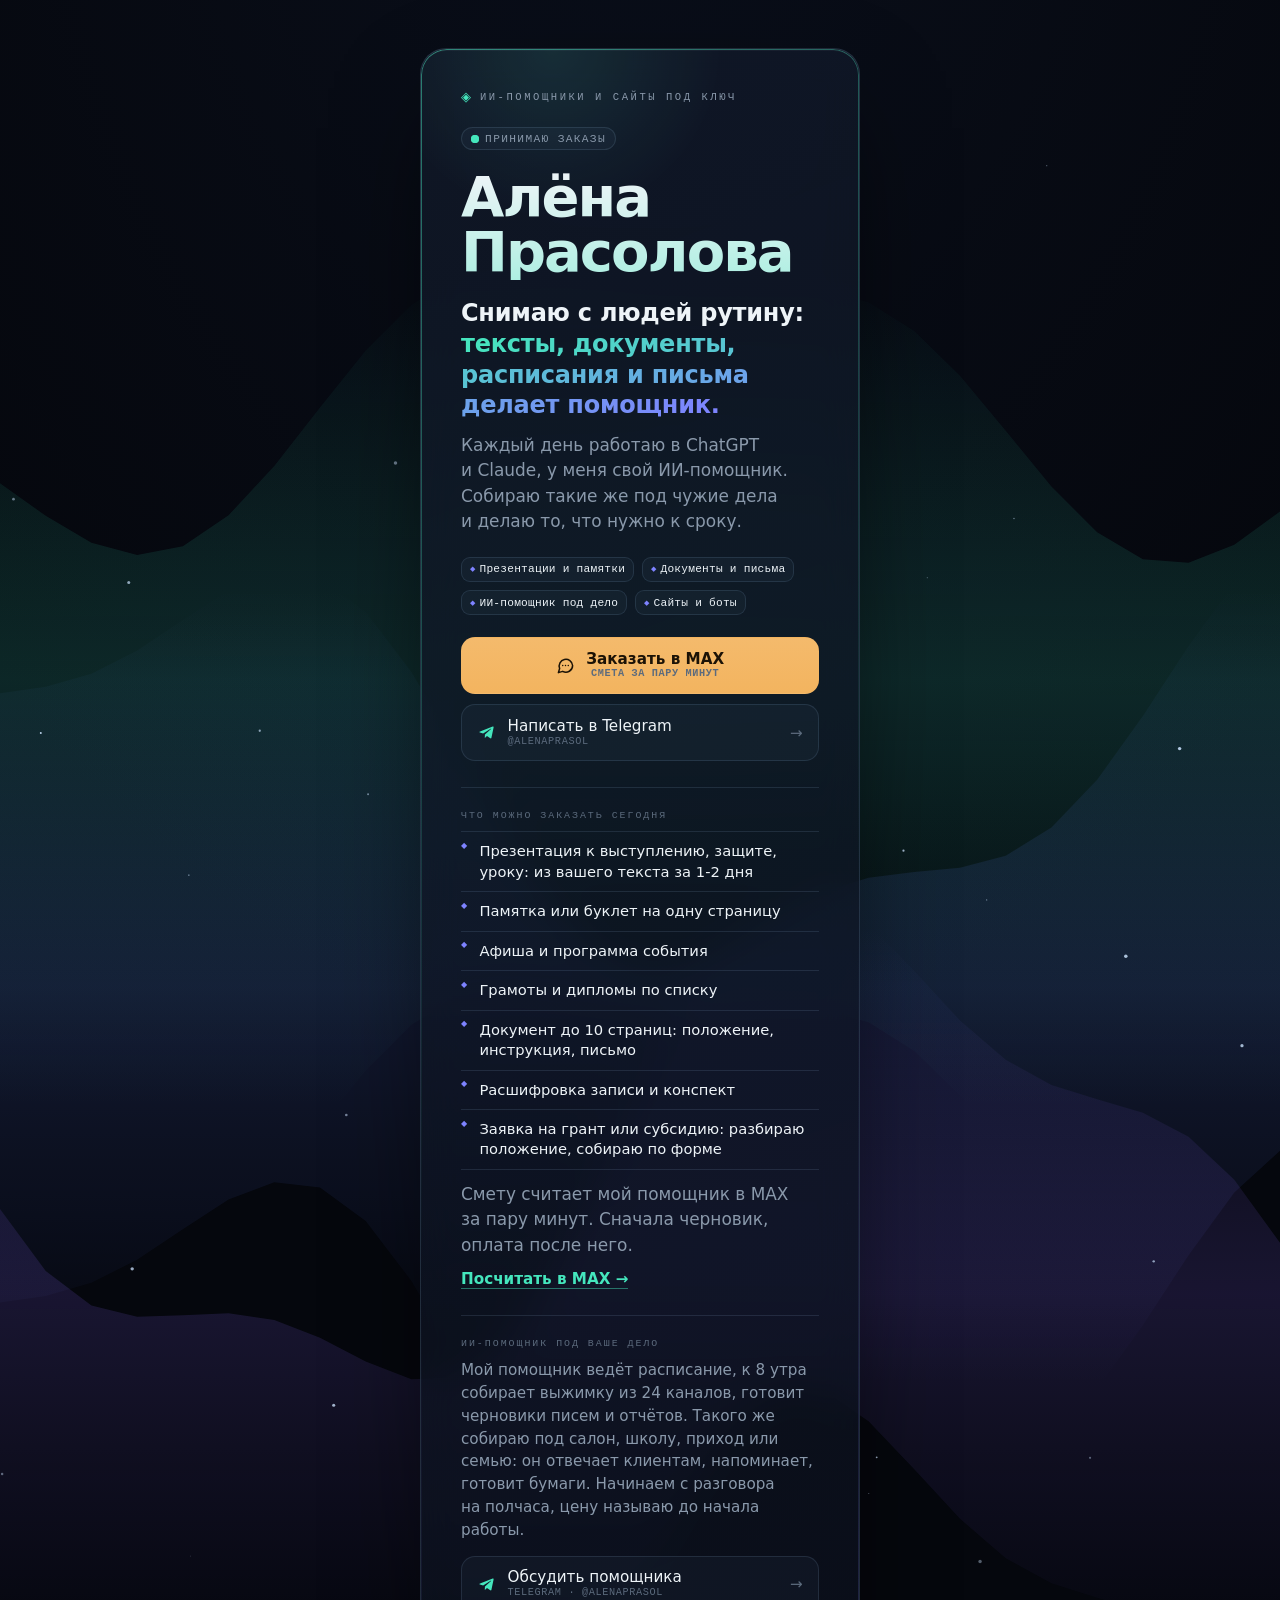
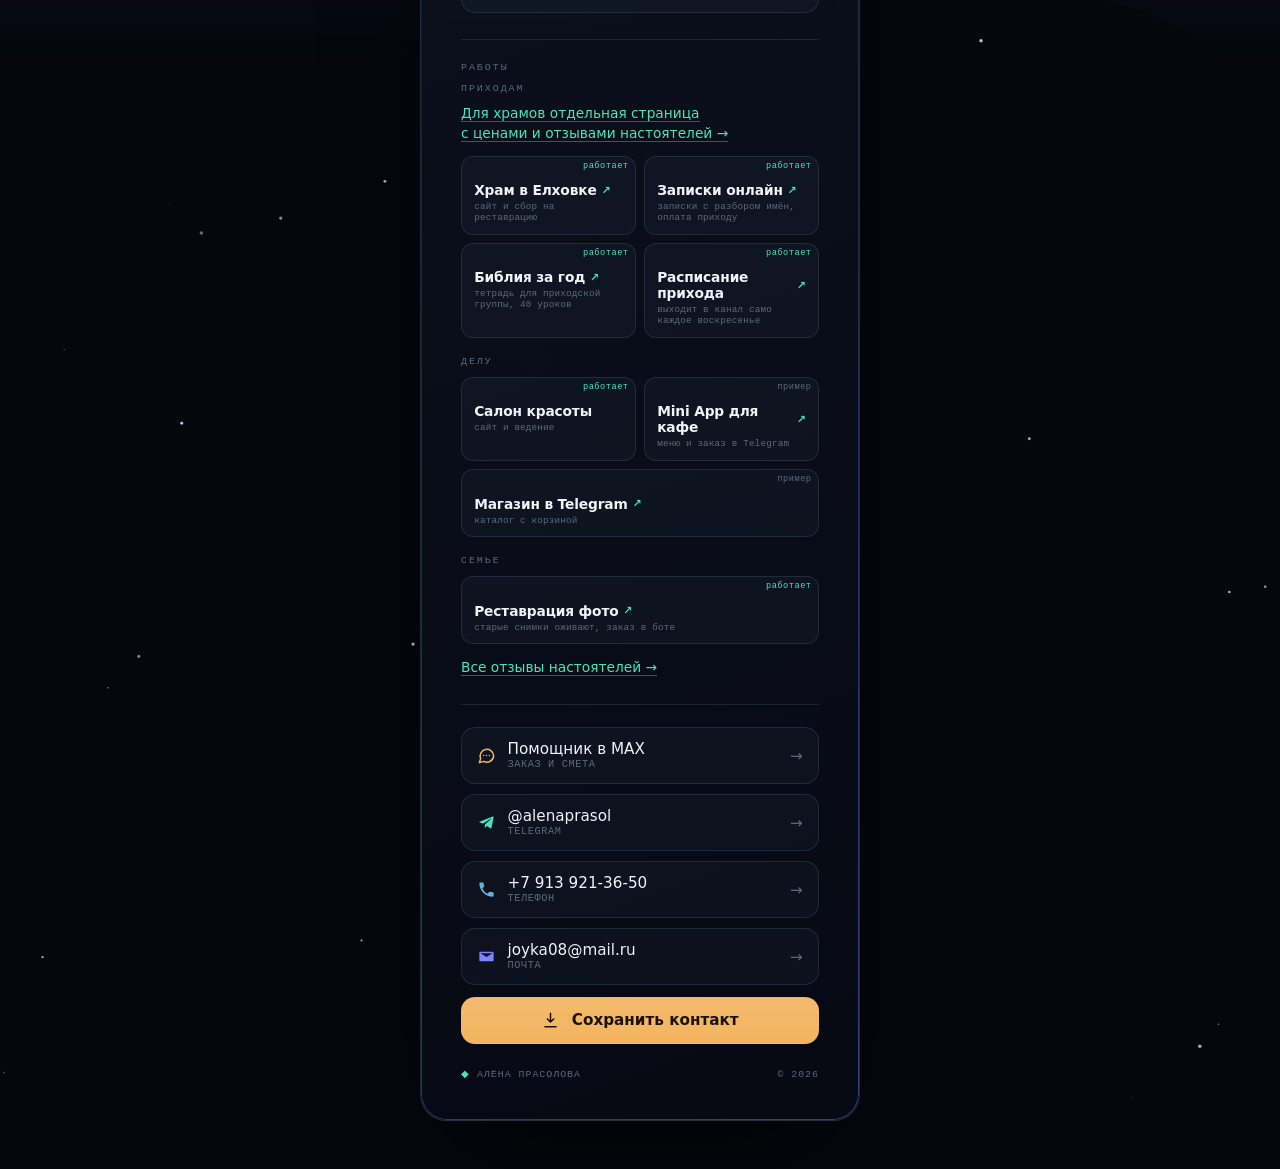
==== index.html @ 05ecd4a1 "Визитка: без «Китая», салон без имени, цитата настоятеля снята до его согласия" ====
<!doctype html>
<html lang="ru">
<head>
<meta charset="utf-8">
<meta name="viewport" content="width=device-width, initial-scale=1, viewport-fit=cover">
<title>Алёна Прасолова · ИИ-помощники и сайты под ключ</title>
<meta name="description" content="Презентации, памятки, документы и ИИ-помощники под ваше дело. Смета в MAX за пару минут, платите после черновика.">
<meta name="theme-color" content="#05070d">
<meta property="og:type" content="website">
<meta property="og:title" content="Алёна Прасолова">
<meta property="og:description" content="Презентации, памятки, документы и ИИ-помощники под ваше дело. Смета в MAX за пару минут, платите после черновика.">
<meta property="og:url" content="https://alena.svetopis.art">
<meta name="twitter:card" content="summary_large_image">
<link rel="icon" href="data:image/svg+xml,%3Csvg xmlns='http://www.w3.org/2000/svg' viewBox='0 0 32 32'%3E%3Crect width='32' height='32' rx='7' fill='%2305070d'/%3E%3Ccircle cx='16' cy='16' r='7' fill='%2345e6bd'/%3E%3C/svg%3E">
<style>
  *{margin:0;padding:0;box-sizing:border-box}
  html,body{min-height:100%}
  body{-webkit-font-smoothing:antialiased;text-rendering:optimizeLegibility;background:#05070d}
  img{max-width:100%}
</style>
</head>
<body>

<style>
  :root{
    --sans: system-ui, -apple-system, "Segoe UI", Roboto, "Helvetica Neue", Arial, sans-serif;
    --mono: ui-monospace, "SF Mono", "SFMono-Regular", Menlo, Consolas, "Liberation Mono", monospace;

    /* Polar night (dark) — the committed default world */
    --bg:      #05070d;
    --bg-2:    #0a0f1b;
    --text:    #eef4f8;
    --muted:   #8a99ab;
    --faint:   #5c6b7d;
    --line:    rgba(150,185,220,0.14);
    --panel:   rgba(146,180,220,0.045);
    --panel-2: rgba(146,180,220,0.08);
    --a1:      #45e6bd;   /* aurora mint-teal */
    --a2:      #7e83ff;   /* aurora violet */
    --ember:   #f3b45f;   /* single warm signal */
    --ember-ink:#1b1206;
    --card-bg: linear-gradient(160deg, rgba(18,26,42,0.78), rgba(8,12,22,0.72));
    --card-brd: rgba(150,190,225,0.16);
    --shadow:  0 40px 120px -40px rgba(0,0,0,0.85), 0 2px 0 rgba(255,255,255,0.04) inset;
    --dot:     var(--a1);
  }

  /* Светлая тема убрана — «полярная ночь» теперь единственный, зафиксированный вид. */

  /* Explicit toggle wins in both directions */
  :root[data-theme="dark"]{
    --bg:#05070d; --bg-2:#0a0f1b; --text:#eef4f8; --muted:#8a99ab; --faint:#5c6b7d;
    --line:rgba(150,185,220,0.14); --panel:rgba(146,180,220,0.045); --panel-2:rgba(146,180,220,0.08);
    --a1:#45e6bd; --a2:#7e83ff; --ember:#f3b45f; --ember-ink:#1b1206;
    --card-bg:linear-gradient(160deg, rgba(18,26,42,0.78), rgba(8,12,22,0.72));
    --card-brd:rgba(150,190,225,0.16);
    --shadow:0 40px 120px -40px rgba(0,0,0,0.85), 0 2px 0 rgba(255,255,255,0.04) inset;
  }
  /* data-theme="light" намеренно не задан — карточка остаётся тёмной, даже если у зрителя светлая тема. */

  *{ box-sizing:border-box; }

  .stage{
    position:relative;
    min-height:100dvh;
    display:grid;
    place-items:center;
    padding:clamp(18px,4vw,48px);
    background:
      radial-gradient(120% 80% at 50% -10%, var(--bg-2), var(--bg) 60%);
    color:var(--text);
    font-family:var(--sans);
    overflow:hidden;
    perspective:1200px;
  }
  /* vignette for depth */
  .stage::after{
    content:"";
    position:fixed; inset:0; pointer-events:none;
    background:radial-gradient(130% 100% at 50% 40%, transparent 55%, rgba(0,0,0,0.35));
    mix-blend-mode:multiply;
    z-index:2;
  }
  /* .stage::after — единственная тёмная виньетка (без светлого варианта). */

  #aurora{
    position:fixed; inset:0;
    width:100%; height:100%;
    z-index:0;
    display:block;
  }

  .card{
    position:relative;
    z-index:3;
    width:min(440px, 100%);
    padding:clamp(26px,4.4vw,40px);
    border-radius:26px;
    background:var(--card-bg);
    border:1px solid var(--card-brd);
    box-shadow:var(--shadow);
    backdrop-filter:blur(18px) saturate(1.15);
    -webkit-backdrop-filter:blur(18px) saturate(1.15);
    transform-style:preserve-3d;
    will-change:transform;
    overflow:hidden;
  }
  /* gradient hairline on top edge */
  .card::before{
    content:"";
    position:absolute; inset:0;
    border-radius:inherit;
    padding:1px;
    background:linear-gradient(140deg, color-mix(in srgb, var(--a1) 55%, transparent), transparent 40%, color-mix(in srgb, var(--a2) 50%, transparent));
    -webkit-mask:linear-gradient(#000 0 0) content-box, linear-gradient(#000 0 0);
    -webkit-mask-composite:xor; mask-composite:exclude;
    pointer-events:none;
    opacity:.9;
  }
  /* moving sheen tied to pointer */
  .sheen{
    position:absolute; inset:0; border-radius:inherit; pointer-events:none;
    background:radial-gradient(280px 280px at var(--mx,30%) var(--my,0%), color-mix(in srgb, var(--a1) 22%, transparent), transparent 60%);
    opacity:.5; mix-blend-mode:screen; transition:opacity .4s ease;
  }
  /* sheen всегда screen-blend (тёмная тема). */

  .content{ position:relative; z-index:1; transform:translateZ(40px); }

  .eyebrow{
    font-family:var(--mono);
    font-size:.66rem;
    letter-spacing:.24em;
    text-transform:uppercase;
    color:var(--muted);
    display:flex; align-items:center; gap:.6em;
    white-space:nowrap;
  }
  .eyebrow .glyph{ color:var(--a1); font-size:.8rem; }

  .status{
    margin-top:22px;
    display:inline-flex; align-items:center; gap:.55em;
    font-family:var(--mono); font-size:.7rem; letter-spacing:.12em; text-transform:uppercase;
    color:var(--muted);
    padding:.42em .8em;
    border:1px solid var(--line); border-radius:999px;
    background:var(--panel);
  }
  .pulse{ position:relative; width:8px; height:8px; border-radius:50%; background:var(--dot); }
  .pulse::after{
    content:""; position:absolute; inset:0; border-radius:50%; background:var(--dot);
    animation:ping 2.4s ease-out infinite;
  }
  @keyframes ping{ 0%{ transform:scale(1); opacity:.7 } 70%,100%{ transform:scale(3.4); opacity:0 } }

  .name{
    margin:20px 0 0;
    font-size:clamp(2.5rem, 9vw, 3.5rem);
    line-height:.98;
    font-weight:680;
    letter-spacing:-.035em;
    text-wrap:balance;
    background:linear-gradient(180deg, var(--text), color-mix(in srgb, var(--text) 62%, var(--a1)));
    -webkit-background-clip:text; background-clip:text; color:transparent;
  }
  .statement{
    margin:18px 0 0;
    max-width:30ch;
    font-size:clamp(1.18rem, 4.6vw, 1.5rem);
    line-height:1.28;
    font-weight:600;
    letter-spacing:-.01em;
    color:var(--text);
    text-wrap:balance;
  }
  .statement .hl{
    background:linear-gradient(115deg, var(--a1), var(--a2));
    -webkit-background-clip:text; background-clip:text; color:transparent;
  }

  .tagline{
    margin:12px 0 0;
    max-width:34ch;
    font-size:clamp(.96rem,3.2vw,1.06rem);
    line-height:1.5;
    color:var(--muted);
  }
  .tagline b{ color:var(--text); font-weight:600; }

  .works{ margin-top:24px; }
  .works-h{
    font-family:var(--mono); font-size:.62rem; letter-spacing:.2em; text-transform:uppercase;
    color:var(--faint); margin-bottom:10px;
  }
  .works-h2{ margin-top:18px; }
  .works-grid{ display:grid; grid-template-columns:minmax(0,1fr) minmax(0,1fr); gap:8px; }
  .wbtn{
    display:block; text-decoration:none; color:var(--text);
    padding:.66em .76em; border:1px solid var(--line); border-radius:12px;
    background:var(--panel);
    transition:transform .18s ease, background .2s ease, border-color .2s ease, box-shadow .25s ease;
  }
  .wbtn .wn{ display:flex; align-items:center; gap:.35em; font-weight:600; font-size:.86rem; letter-spacing:-.01em; }
  .wbtn .ext{ color:var(--a1); font-size:.8em; }
  .wbtn .wd{ display:block; margin-top:3px; font-family:var(--mono); font-size:.58rem; letter-spacing:.02em; color:var(--faint); }
  .wbtn.wide{ grid-column:1 / -1; }
  .wbtn:hover{ transform:translateY(-2px); background:var(--panel-2); border-color:color-mix(in srgb, var(--a2) 45%, transparent); box-shadow:0 12px 28px -18px color-mix(in srgb, var(--a2) 60%, transparent); }
  .wbtn:focus-visible{ outline:2px solid var(--a1); outline-offset:3px; }
  @media (max-width:360px){ .works-grid{ grid-template-columns:1fr; } }

  .chips{
    list-style:none; margin:22px 0 0; padding:0;
    display:flex; flex-wrap:wrap; gap:8px;
  }
  .chips li{
    font-family:var(--mono);
    font-size:.7rem; letter-spacing:.02em;
    color:var(--text);
    padding:.5em .7em;
    border:1px solid var(--line); border-radius:9px;
    background:var(--panel);
  }
  .chips li::before{ content:"◆ "; color:var(--a2); font-size:.62em; vertical-align:middle; }

  .rule{ height:1px; background:var(--line); margin:26px 0 22px; border:0; }

  .contacts{ display:grid; gap:10px; }
  .btn{
    display:flex; align-items:center; gap:.75em;
    text-decoration:none; color:var(--text);
    font-size:.95rem; font-weight:500;
    padding:.85em 1em;
    border-radius:14px;
    border:1px solid var(--line);
    background:var(--panel);
    transition:transform .18s ease, background .2s ease, border-color .2s ease, box-shadow .25s ease;
  }
  .btn svg{ width:19px; height:19px; flex:0 0 auto; }
  .btn .lab{ display:flex; flex-direction:column; line-height:1.15; }
  .btn .lab small{ font-family:var(--mono); font-size:.64rem; letter-spacing:.06em; color:var(--faint); text-transform:uppercase; }
  .btn .arw{ margin-left:auto; color:var(--faint); transition:transform .2s ease, color .2s ease; }
  .btn:hover{ transform:translateY(-2px); background:var(--panel-2); }
  .btn:hover .arw{ transform:translateX(3px); color:var(--text); }
  .btn:focus-visible{ outline:2px solid var(--a1); outline-offset:3px; }

  .btn-tg:hover{ border-color:color-mix(in srgb, var(--a1) 60%, transparent); box-shadow:0 12px 30px -16px color-mix(in srgb, var(--a1) 70%, transparent); }
  .btn-tg svg{ color:var(--a1); }
  .btn-mail:hover{ border-color:color-mix(in srgb, var(--a2) 60%, transparent); box-shadow:0 12px 30px -16px color-mix(in srgb, var(--a2) 70%, transparent); }
  .btn-mail svg{ color:var(--a2); }
  .btn-tel:hover{ border-color:color-mix(in srgb, var(--a2) 55%, transparent); box-shadow:0 12px 30px -16px color-mix(in srgb, var(--a2) 65%, transparent); }
  .btn-tel svg{ color:color-mix(in srgb, var(--a1) 45%, var(--a2)); }
  .btn-save{
    background:linear-gradient(180deg, color-mix(in srgb, var(--ember) 92%, white), var(--ember));
    color:var(--ember-ink);
    border-color:transparent;
    font-weight:650;
    justify-content:center;
    margin-top:2px;
  }
  .btn-save small{ color:color-mix(in srgb, var(--ember-ink) 70%, transparent); }
  .btn-save svg{ color:var(--ember-ink); }
  .btn-save:hover{ transform:translateY(-2px); box-shadow:0 16px 34px -14px color-mix(in srgb, var(--ember) 80%, transparent); }


  /* first-screen actions */
  .hero-cta{ display:grid; gap:10px; margin-top:22px; }
  .hero-cta .btn-save{ margin-top:0; }

  /* order list */
  .order{ list-style:none; margin:0; padding:0; display:grid; }
  .order li{
    position:relative; padding:.62em 0 .62em 1.25em;
    font-size:.92rem; line-height:1.38; color:var(--text);
    border-bottom:1px solid var(--line);
  }
  .order li:first-child{ border-top:1px solid var(--line); }
  .order li::before{ content:"◆"; position:absolute; left:0; top:.95em; color:var(--a2); font-size:.55em; }
  .more{
    display:inline-block; margin-top:12px;
    color:var(--a1); text-decoration:none; font-weight:600; font-size:.95rem;
    border-bottom:1px solid color-mix(in srgb, var(--a1) 45%, transparent);
  }
  .more:hover{ border-bottom-color:var(--a1); }
  .more:focus-visible{ outline:2px solid var(--a1); outline-offset:3px; }
  .block-text{ margin:0; font-size:.95rem; line-height:1.5; color:var(--muted); }
  .block-cta{ margin-top:14px; }

  /* work tile marks */
  .wbtn{ position:relative; }
  .works .wbtn{ padding-top:1.6em; }
  .wbtn .tag{
    position:absolute; top:.6em; right:.75em; line-height:1;
    font-family:var(--mono); font-size:.54rem; letter-spacing:.06em; font-weight:400;
  }
  .tag-live{ color:var(--a1); }
  .tag-demo{ color:var(--faint); }
  .works-note{ margin:0 0 12px; font-size:.86rem; line-height:1.45; }
  .works-note a{ color:var(--a1); text-decoration:none; border-bottom:1px solid color-mix(in srgb, var(--a1) 40%, transparent); }

  /* quote */
  .quote{ margin:0; padding:2px 0 2px 14px; border-left:2px solid color-mix(in srgb, var(--a1) 60%, transparent); }
  .quote p{ margin:0; font-size:1rem; line-height:1.45; color:var(--text); }
  .quote cite{ display:block; margin-top:8px; font-style:normal; font-family:var(--mono); font-size:.62rem; letter-spacing:.04em; line-height:1.5; color:var(--faint); }

  .btn-max:hover{ border-color:color-mix(in srgb, var(--ember) 60%, transparent); box-shadow:0 12px 30px -16px color-mix(in srgb, var(--ember) 70%, transparent); }
  .btn-max svg{ color:var(--ember); }

  .tg-tag{ font-family:var(--mono); font-size:.64rem; letter-spacing:.06em; color:var(--faint); text-transform:uppercase; }

  .foot{
    margin-top:24px;
    display:flex; align-items:center; justify-content:space-between; gap:12px;
    font-family:var(--mono); font-size:.62rem; letter-spacing:.1em; text-transform:uppercase;
    color:var(--faint);
  }
  .foot .dia{ color:var(--a1); }

  /* entrance */
  .rise{ opacity:0; transform:translateY(14px); animation:rise .8s cubic-bezier(.2,.7,.2,1) forwards; }
  .rise.d1{ animation-delay:.05s } .rise.d2{ animation-delay:.14s } .rise.d3{ animation-delay:.23s }
  .rise.d4{ animation-delay:.32s } .rise.d5{ animation-delay:.41s } .rise.d6{ animation-delay:.5s }
  @keyframes rise{ to{ opacity:1; transform:none } }

  @media (prefers-reduced-motion: reduce){
    .rise{ animation:none; opacity:1; transform:none; }
    .pulse::after{ animation:none; }
    .card{ transform:none !important; }
  }
</style>

<div class="stage" id="stage">
  <canvas id="aurora" aria-hidden="true"></canvas>

  <main class="card" id="card" aria-label="Визитка Алёны Прасоловой">
    <div class="sheen" id="sheen"></div>
    <div class="content">

      <div class="eyebrow rise d1">
        <span class="glyph">◈</span>
        <span>ИИ-помощники и сайты под ключ</span>
      </div>

      <span class="status rise d1"><span class="pulse"></span>Принимаю заказы</span>

      <h1 class="name rise d2">Алёна<br>Прасолова</h1>

      <p class="statement rise d3">Снимаю с&nbsp;людей рутину: <span class="hl">тексты, документы, расписания и&nbsp;письма делает помощник.</span></p>

      <p class="tagline rise d3">Каждый день работаю в&nbsp;ChatGPT и&nbsp;Claude, у&nbsp;меня свой ИИ-помощник. Собираю такие же под чужие дела и&nbsp;делаю то, что нужно к&nbsp;сроку.</p>

      <ul class="chips rise d4">
        <li>Презентации и&nbsp;памятки</li>
        <li>Документы и&nbsp;письма</li>
        <li>ИИ-помощник под дело</li>
        <li>Сайты и&nbsp;боты</li>
      </ul>

      <div class="hero-cta rise d4">
        <a class="btn btn-save" id="order" href="https://max.ru/se14170446_1_bot?start=vizitka" target="_blank" rel="noopener">
          <svg viewBox="0 0 24 24" fill="none" stroke="currentColor" stroke-width="1.9" stroke-linecap="round" stroke-linejoin="round" aria-hidden="true"><path d="M21 12a8.5 8.5 0 0 1-12.6 7.4L3 21l1.6-5.2A8.5 8.5 0 1 1 21 12z"/><path d="M8.5 12h.01M12 12h.01M15.5 12h.01"/></svg>
          <span class="lab" style="align-items:center"><span>Заказать в&nbsp;MAX</span><small>смета за пару минут</small></span>
        </a>
        <a class="btn btn-tg" href="https://t.me/alenaprasol" target="_blank" rel="noopener">
          <svg viewBox="0 0 24 24" fill="currentColor" aria-hidden="true"><path d="M9.78 18.65l.28-4.23 7.68-6.92c.34-.31-.07-.46-.52-.19L7.74 13.3 3.64 12c-.88-.25-.9-.86.2-1.3l15.97-6.16c.73-.33 1.43.18 1.15 1.3l-2.72 12.81c-.19.91-.74 1.13-1.5.71L12.6 16.3l-1.99 1.93c-.23.23-.42.42-.83.42z"/></svg>
          <span class="lab"><span>Написать в&nbsp;Telegram</span><small>@alenaprasol</small></span>
          <span class="arw">→</span>
        </a>
      </div>

      <hr class="rule rise d5">

      <section class="rise d5" aria-label="Что можно заказать сегодня">
        <div class="works-h">Что можно заказать сегодня</div>
        <ul class="order">
          <li>Презентация к&nbsp;выступлению, защите, уроку: из вашего текста за&nbsp;1-2 дня</li>
          <li>Памятка или буклет на&nbsp;одну страницу</li>
          <li>Афиша и&nbsp;программа события</li>
          <li>Грамоты и&nbsp;дипломы по&nbsp;списку</li>
          <li>Документ до&nbsp;10 страниц: положение, инструкция, письмо</li>
          <li>Расшифровка записи и&nbsp;конспект</li>
          <li>Заявка на&nbsp;грант или субсидию: разбираю положение, собираю по&nbsp;форме</li>
        </ul>
        <p class="tagline">Смету считает мой помощник в&nbsp;MAX за&nbsp;пару минут. Сначала черновик, оплата после него.</p>
        <a class="more" href="https://max.ru/se14170446_1_bot?start=vizitka" target="_blank" rel="noopener">Посчитать в&nbsp;MAX →</a>
      </section>

      <hr class="rule rise d5">

      <section class="rise d5" aria-label="ИИ-помощник под ваше дело">
        <div class="works-h">ИИ-помощник под ваше дело</div>
        <p class="block-text">Мой помощник ведёт расписание, к&nbsp;8 утра собирает выжимку из&nbsp;24 каналов, готовит черновики писем и&nbsp;отчётов. Такого же собираю под салон, школу, приход или семью: он отвечает клиентам, напоминает, готовит бумаги. Начинаем с&nbsp;разговора на&nbsp;полчаса, цену называю до&nbsp;начала работы.</p>
        <a class="btn btn-tg block-cta" href="https://t.me/alenaprasol" target="_blank" rel="noopener">
          <svg viewBox="0 0 24 24" fill="currentColor" aria-hidden="true"><path d="M9.78 18.65l.28-4.23 7.68-6.92c.34-.31-.07-.46-.52-.19L7.74 13.3 3.64 12c-.88-.25-.9-.86.2-1.3l15.97-6.16c.73-.33 1.43.18 1.15 1.3l-2.72 12.81c-.19.91-.74 1.13-1.5.71L12.6 16.3l-1.99 1.93c-.23.23-.42.42-.83.42z"/></svg>
          <span class="lab"><span>Обсудить помощника</span><small>telegram · @alenaprasol</small></span>
          <span class="arw">→</span>
        </a>
      </section>

      <hr class="rule rise d5">

      <section class="works rise d5" aria-label="Работы" style="margin-top:0">
        <div class="works-h">Работы</div>

        <div class="works-h works-h2" style="margin-top:6px">Приходам</div>
        <p class="tagline works-note"><a href="https://svod.svetopis.art/vizitka/" target="_blank" rel="noopener">Для храмов отдельная страница с&nbsp;ценами и&nbsp;отзывами настоятелей →</a></p>
        <div class="works-grid">
          <a class="wbtn" href="https://hram-elhovka.ru" target="_blank" rel="noopener">
            <span class="tag tag-live">работает</span>
            <span class="wn">Храм в Елховке <span class="ext">↗</span></span>
            <span class="wd">сайт и сбор на реставрацию</span>
          </a>
          <a class="wbtn" id="digital-parish" href="https://khram-aikhal.github.io" target="_blank" rel="noopener">
            <span class="tag tag-live">работает</span>
            <span class="wn">Записки онлайн <span class="ext">↗</span></span>
            <span class="wd">записки с разбором имён, оплата приходу</span>
          </a>
          <a class="wbtn" href="https://hram-elhovka.ru/tetrad/" target="_blank" rel="noopener">
            <span class="tag tag-live">работает</span>
            <span class="wn">Библия за год <span class="ext">↗</span></span>
            <span class="wd">тетрадь для приходской группы, 40 уроков</span>
          </a>
          <a class="wbtn" href="https://alenaprasol.github.io/degunino-raspisanie/nedelya/" target="_blank" rel="noopener">
            <span class="tag tag-live">работает</span>
            <span class="wn">Расписание прихода <span class="ext">↗</span></span>
            <span class="wd">выходит в канал само каждое воскресенье</span>
          </a>
        </div>

        <div class="works-h works-h2">Делу</div>
        <div class="works-grid">
          <div class="wbtn">
            <span class="tag tag-live">работает</span>
            <span class="wn">Салон красоты</span>
            <span class="wd">сайт и ведение</span>
          </div>
          <a class="wbtn" href="https://svetopis.art/demo/miniapp-zavedenie/" target="_blank" rel="noopener">
            <span class="tag tag-demo">пример</span>
            <span class="wn">Mini App для кафе <span class="ext">↗</span></span>
            <span class="wd">меню и заказ в Telegram</span>
          </a>
          <a class="wbtn wide" href="https://svetopis.art/demo/telegram-magazin/" target="_blank" rel="noopener">
            <span class="tag tag-demo">пример</span>
            <span class="wn">Магазин в Telegram <span class="ext">↗</span></span>
            <span class="wd">каталог с корзиной</span>
          </a>
        </div>

        <div class="works-h works-h2">Семье</div>
        <div class="works-grid">
          <a class="wbtn wide" href="https://svetopis.art/demo/foto-restavraciya/" target="_blank" rel="noopener">
            <span class="tag tag-live">работает</span>
            <span class="wn">Реставрация фото <span class="ext">↗</span></span>
            <span class="wd">старые снимки оживают, заказ в боте</span>
          </a>
        </div>
        <p class="tagline works-note" style="margin-top:14px"><a href="https://svod.svetopis.art/#otzyvy" target="_blank" rel="noopener">Все отзывы настоятелей →</a></p>
      </section>

      <hr class="rule rise d6">

      <div class="contacts rise d6">
        <a class="btn btn-max" href="https://max.ru/se14170446_1_bot?start=vizitka" target="_blank" rel="noopener">
          <svg viewBox="0 0 24 24" fill="none" stroke="currentColor" stroke-width="1.9" stroke-linecap="round" stroke-linejoin="round" aria-hidden="true"><path d="M21 12a8.5 8.5 0 0 1-12.6 7.4L3 21l1.6-5.2A8.5 8.5 0 1 1 21 12z"/><path d="M8.5 12h.01M12 12h.01M15.5 12h.01"/></svg>
          <span class="lab"><span>Помощник в&nbsp;MAX</span><small>заказ и смета</small></span>
          <span class="arw">→</span>
        </a>

        <a class="btn btn-tg" id="tg" href="https://t.me/alenaprasol" target="_blank" rel="noopener">
          <svg viewBox="0 0 24 24" fill="currentColor" aria-hidden="true"><path d="M9.78 18.65l.28-4.23 7.68-6.92c.34-.31-.07-.46-.52-.19L7.74 13.3 3.64 12c-.88-.25-.9-.86.2-1.3l15.97-6.16c.73-.33 1.43.18 1.15 1.3l-2.72 12.81c-.19.91-.74 1.13-1.5.71L12.6 16.3l-1.99 1.93c-.23.23-.42.42-.83.42z"/></svg>
          <span class="lab"><span>@alenaprasol</span><small>telegram</small></span>
          <span class="arw">→</span>
        </a>

        <a class="btn btn-tel" href="tel:+79139213650">
          <svg viewBox="0 0 24 24" fill="currentColor" aria-hidden="true"><path d="M6.6 10.8a15 15 0 0 0 6.6 6.6l2.2-2.2a1 1 0 0 1 1-.24 11.4 11.4 0 0 0 3.6.58 1 1 0 0 1 1 1V20a1 1 0 0 1-1 1A17 17 0 0 1 3 4a1 1 0 0 1 1-1h3.5a1 1 0 0 1 1 1 11.4 11.4 0 0 0 .58 3.6 1 1 0 0 1-.24 1z"/></svg>
          <span class="lab"><span>+7 913 921-36-50</span><small>телефон</small></span>
          <span class="arw">→</span>
        </a>

        <a class="btn btn-mail" href="mailto:joyka08@mail.ru">
          <svg viewBox="0 0 24 24" fill="currentColor" aria-hidden="true"><path d="M4 6h16a1 1 0 0 1 1 1v10a1 1 0 0 1-1 1H4a1 1 0 0 1-1-1V7a1 1 0 0 1 1-1zm.4 2 7.6 4.75L19.6 8H4.4z"/></svg>
          <span class="lab"><span>joyka08@mail.ru</span><small>почта</small></span>
          <span class="arw">→</span>
        </a>

        <a class="btn btn-save" id="save" download="Alena_Prasolova.vcf" href="#">
          <svg viewBox="0 0 24 24" fill="none" stroke="currentColor" stroke-width="1.9" stroke-linecap="round" stroke-linejoin="round" aria-hidden="true"><path d="M12 3v11m0 0-4-4m4 4 4-4M5 20h14"/></svg>
          <span class="lab" style="align-items:center"><span>Сохранить контакт</span></span>
        </a>
      </div>

      <div class="foot rise d6">
        <span><span class="dia">◆</span>&nbsp;Алёна Прасолова</span>
        <span>© 2026</span>
      </div>

    </div>
  </main>
</div>

<script>
(function(){
  "use strict";
  var reduce = window.matchMedia("(prefers-reduced-motion: reduce)").matches;

  /* ---------- vCard ---------- */
  var vcf = [
    "BEGIN:VCARD","VERSION:3.0",
    "N:Прасолова;Алёна;;;","FN:Алёна Прасолова",
    "TEL;TYPE=CELL:+79139213650",
    "EMAIL;TYPE=INTERNET:joyka08@mail.ru",
    "NOTE:ИИ-помощники и сайты под ключ. Заказ: max.ru/se14170446_1_bot",
    "URL:https://alena.svetopis.art",
    "END:VCARD"
  ].join("\n");
  var save = document.getElementById("save");
  save.setAttribute("href","data:text/vcard;charset=utf-8," + encodeURIComponent(vcf));

  /* ---------- theme ---------- */
  function theme(){ return "dark"; }  /* single-theme: всегда полярная ночь */
  function palette(){
    return theme() === "light"
      ? { blend:"multiply", alpha:0.22, bands:["#2fc6a4","#6a82ef","#9a84f2"], star:"rgba(35,70,105,0.55)" }
      : { blend:"lighter",  alpha:0.15, bands:["#39e3bc","#5f7dff","#8a67ff"], star:"rgba(205,228,255,0.9)" };
  }
  var PAL = palette();

  /* ---------- canvas aurora ---------- */
  var cv = document.getElementById("aurora");
  var ctx = cv.getContext("2d");
  var W = 0, H = 0, DPR = 1;
  function resize(){
    DPR = Math.min(window.devicePixelRatio || 1, 2);
    W = cv.clientWidth; H = cv.clientHeight;
    cv.width = Math.max(1, W * DPR); cv.height = Math.max(1, H * DPR);
    ctx.setTransform(DPR, 0, 0, DPR, 0, 0);
  }
  resize();
  window.addEventListener("resize", resize);

  /* drifting stardust */
  var stars = [];
  var N = 60;
  for(var i=0;i<N;i++){
    stars.push({
      x: Math.random(), y: Math.random(),
      r: Math.random()*1.5 + 0.3,
      s: Math.random()*0.02 + 0.004,
      tw: Math.random()*Math.PI*2,
      dp: Math.random()*0.6 + 0.2
    });
  }

  var px = 0, py = 0, tx = 0, ty = 0;   // pointer parallax (smoothed)

  function ribbon(idx, t){
    var baseY = H * (0.14 + idx*0.14);
    var amp   = H * 0.05 * (1 + idx*0.35);
    var thick = H * (0.26 - idx*0.04);
    var col   = PAL.bands[idx % PAL.bands.length];
    var pts = [];
    var steps = 28;
    for(var s=0;s<=steps;s++){
      var x = W * s/steps;
      var y = baseY
            + Math.sin(x*0.0055 + t*0.00028*(1+idx*0.35) + idx*2.1) * amp
            + Math.sin(x*0.013  - t*0.00019 + idx) * amp*0.32
            + py * H * 0.05 * (idx+1)*0.4;
      pts.push([x,y]);
    }
    ctx.beginPath();
    ctx.moveTo(pts[0][0], pts[0][1]);
    for(var a=1;a<pts.length;a++) ctx.lineTo(pts[a][0], pts[a][1]);
    for(var b=pts.length-1;b>=0;b--) ctx.lineTo(pts[b][0], pts[b][1] + thick);
    ctx.closePath();
    var g = ctx.createLinearGradient(0, baseY - amp, 0, baseY + thick);
    g.addColorStop(0, hexA(col, 0));
    g.addColorStop(0.5, hexA(col, PAL.alpha));
    g.addColorStop(1, hexA(col, 0));
    ctx.fillStyle = g;
    ctx.fill();
  }
  function hexA(hex, a){
    var n = parseInt(hex.slice(1),16);
    return "rgba(" + (n>>16&255) + "," + (n>>8&255) + "," + (n&255) + "," + a + ")";
  }

  function drawStars(t){
    ctx.globalCompositeOperation = "source-over";
    for(var i=0;i<stars.length;i++){
      var st = stars[i];
      st.y -= st.s/100;
      if(st.y < -0.02) st.y = 1.02;
      var tw = 0.4 + 0.6*Math.abs(Math.sin(st.tw + t*0.0012));
      var x = st.x*W + px*40*st.dp;
      var y = st.y*H + py*40*st.dp;
      ctx.beginPath();
      ctx.arc(x, y, st.r, 0, Math.PI*2);
      ctx.fillStyle = PAL.star.replace(/[\d.]+\)$/g, (tw*0.9).toFixed(2)+")");
      ctx.fill();
    }
  }

  function frame(t){
    // smooth pointer
    px += (tx - px) * 0.06;
    py += (ty - py) * 0.06;
    ctx.clearRect(0,0,W,H);
    ctx.globalCompositeOperation = PAL.blend;
    ribbon(0, t); ribbon(1, t); ribbon(2, t);
    drawStars(t);
    raf = requestAnimationFrame(frame);
  }
  var raf = null;
  if(reduce){
    // one static, gentle frame
    ctx.globalCompositeOperation = PAL.blend;
    ribbon(0, 1200); ribbon(1, 4200); ribbon(2, 8200);
    drawStars(0);
  } else {
    raf = requestAnimationFrame(frame);
  }

  /* react to theme changes */
  function onTheme(){
    PAL = palette();
    if(reduce){
      ctx.clearRect(0,0,W,H);
      ctx.globalCompositeOperation = PAL.blend;
      ribbon(0,1200); ribbon(1,4200); ribbon(2,8200); drawStars(0);
    }
  }
  new MutationObserver(onTheme).observe(document.documentElement, {attributes:true, attributeFilter:["data-theme"]});
  window.matchMedia("(prefers-color-scheme: dark)").addEventListener("change", onTheme);

  /* ---------- card tilt + sheen ---------- */
  var card = document.getElementById("card");
  var sheen = document.getElementById("sheen");
  var stage = document.getElementById("stage");
  var ctilt = {x:0,y:0}, ttilt = {x:0,y:0};
  var isFine = window.matchMedia("(pointer:fine)").matches;

  function pointer(e){
    var r = stage.getBoundingClientRect();
    var nx = (e.clientX - r.left) / r.width  - 0.5;   // -0.5..0.5
    var ny = (e.clientY - r.top)  / r.height - 0.5;
    tx = nx*2; ty = ny*2;                              // parallax for canvas
    if(isFine && !reduce){
      ttilt.y = nx * 12;    // rotateY
      ttilt.x = -ny * 12;   // rotateX
      var cr = card.getBoundingClientRect();
      sheen.style.setProperty("--mx", ((e.clientX - cr.left)/cr.width*100) + "%");
      sheen.style.setProperty("--my", ((e.clientY - cr.top)/cr.height*100) + "%");
    }
  }
  window.addEventListener("pointermove", pointer, {passive:true});
  window.addEventListener("pointerleave", function(){ ttilt.x=0; ttilt.y=0; tx=0; ty=0; });

  if(isFine && !reduce){
    (function tiltLoop(){
      ctilt.x += (ttilt.x - ctilt.x) * 0.08;
      ctilt.y += (ttilt.y - ctilt.y) * 0.08;
      card.style.transform = "rotateX(" + ctilt.x.toFixed(2) + "deg) rotateY(" + ctilt.y.toFixed(2) + "deg)";
      requestAnimationFrame(tiltLoop);
    })();
  }
})();
</script>

</body>
</html>
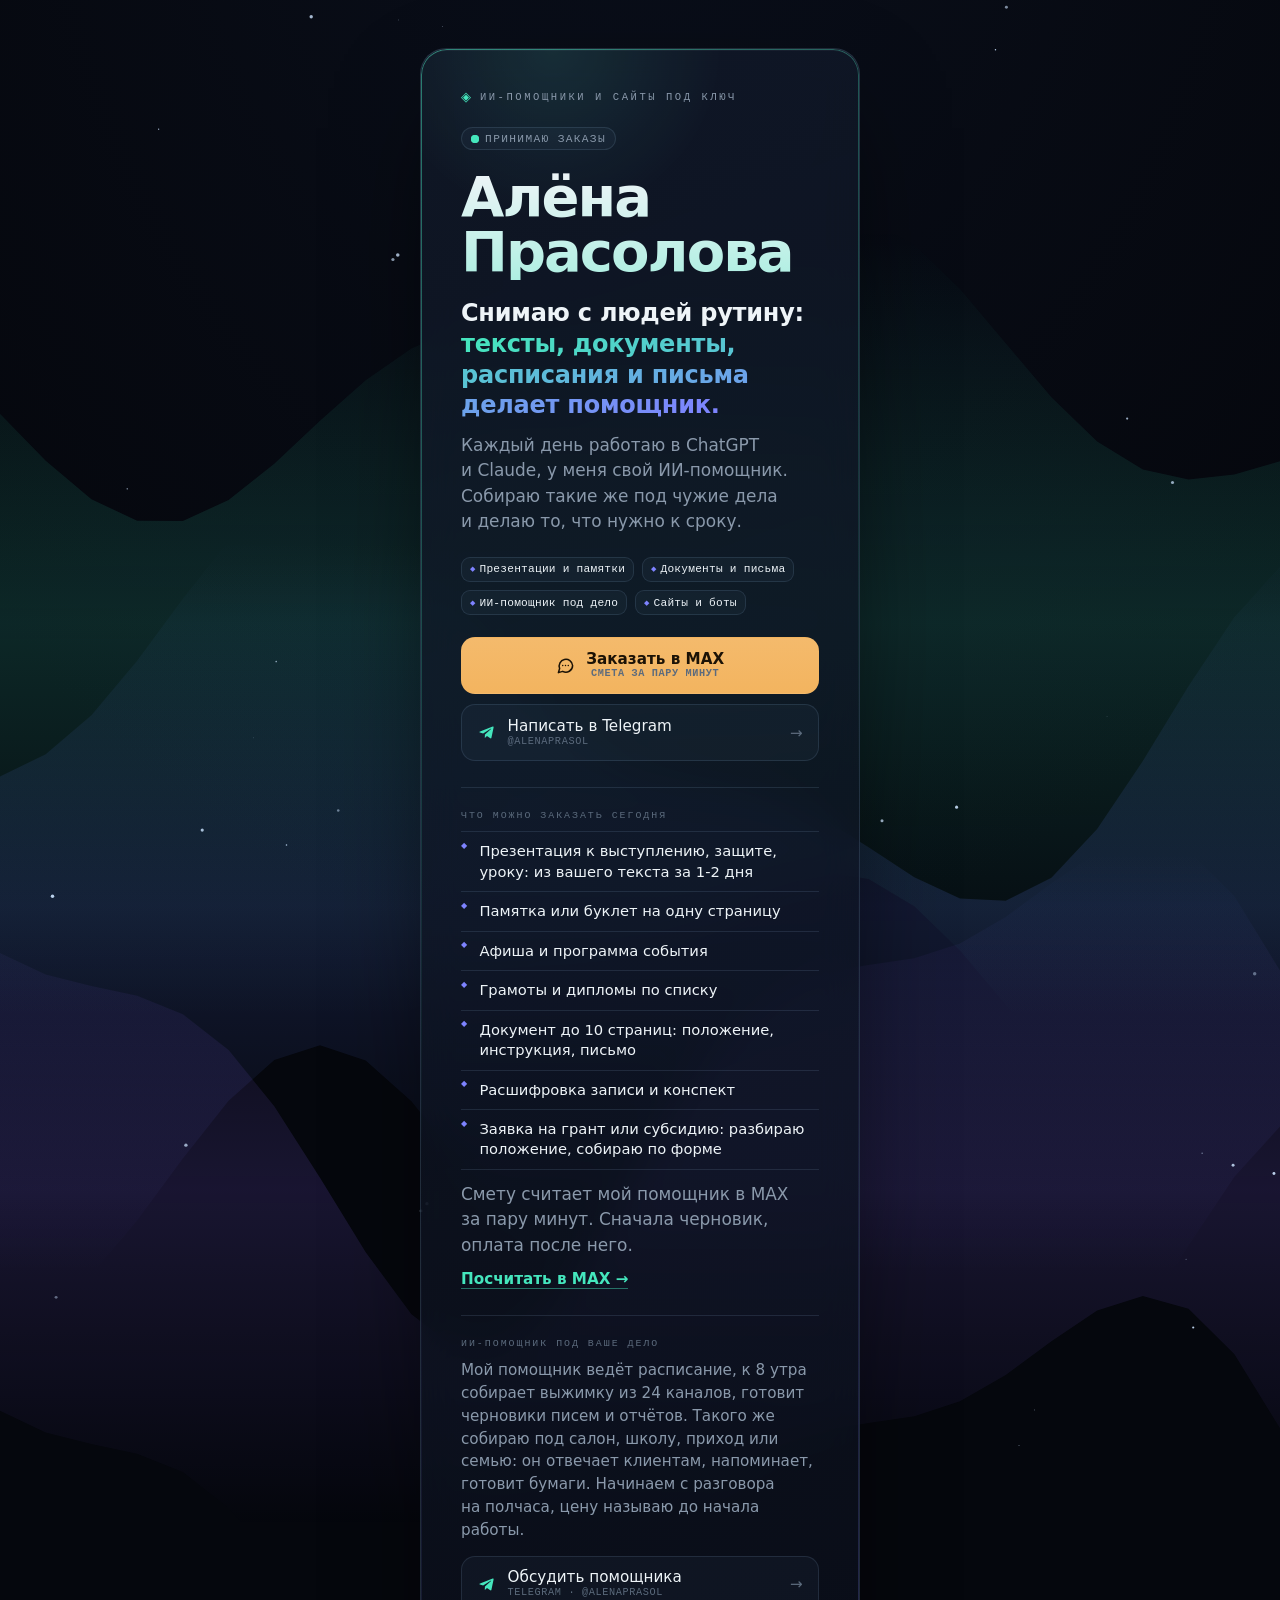
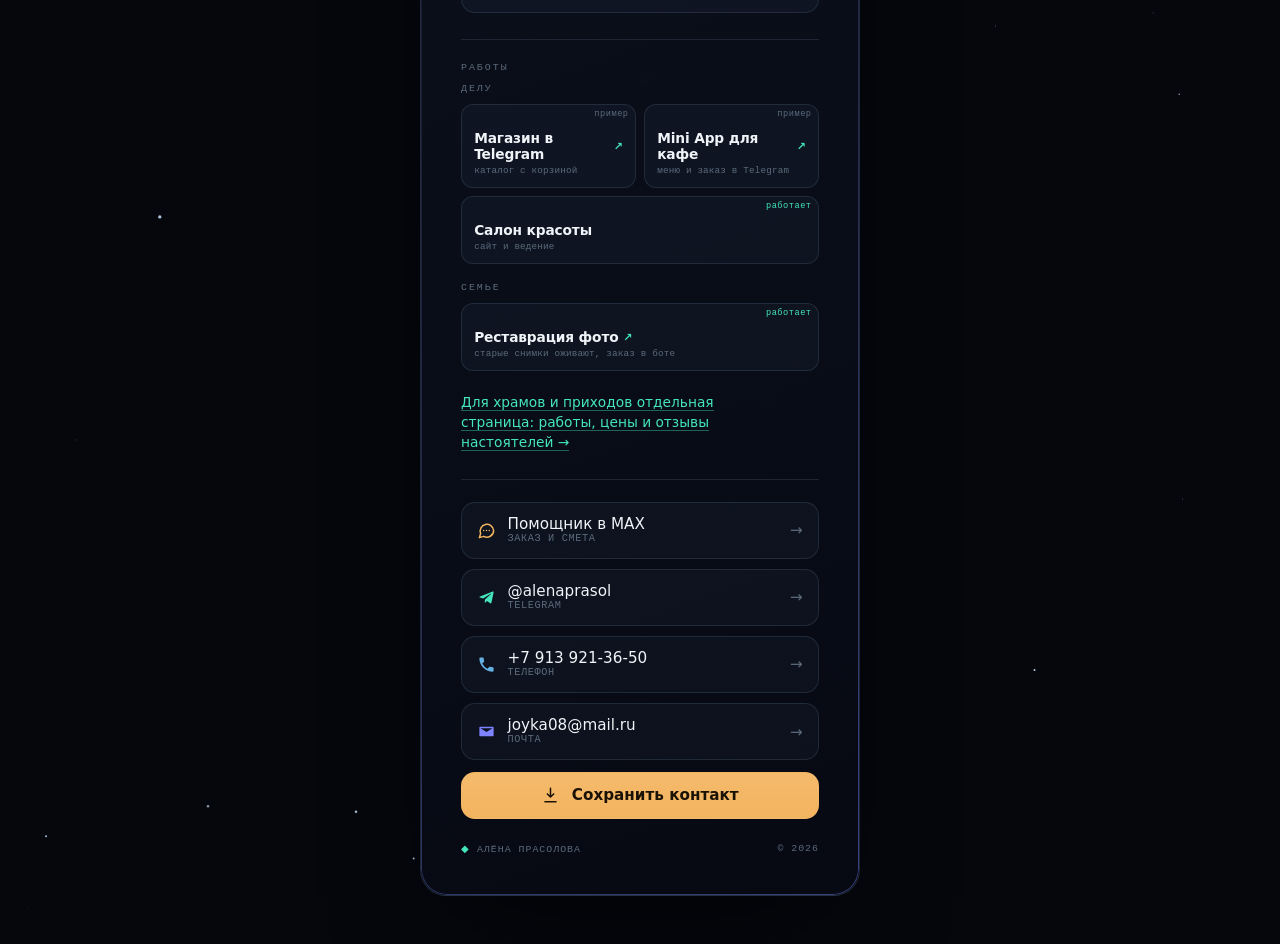
==== commit b056aaad: "Визитка: сначала мирские работы, приходские на странице «Свода», одна ссылка внизу" ====
--- a/index.html
+++ b/index.html
@@ -402,48 +402,23 @@
       <section class="works rise d5" aria-label="Работы" style="margin-top:0">
         <div class="works-h">Работы</div>
 
-        <div class="works-h works-h2" style="margin-top:6px">Приходам</div>
-        <p class="tagline works-note"><a href="https://svod.svetopis.art/vizitka/" target="_blank" rel="noopener">Для храмов отдельная страница с&nbsp;ценами и&nbsp;отзывами настоятелей →</a></p>
+        <div class="works-h works-h2" style="margin-top:6px">Делу</div>
         <div class="works-grid">
-          <a class="wbtn" href="https://hram-elhovka.ru" target="_blank" rel="noopener">
-            <span class="tag tag-live">работает</span>
-            <span class="wn">Храм в Елховке <span class="ext">↗</span></span>
-            <span class="wd">сайт и сбор на реставрацию</span>
+          <a class="wbtn" href="https://svetopis.art/demo/telegram-magazin/" target="_blank" rel="noopener">
+            <span class="tag tag-demo">пример</span>
+            <span class="wn">Магазин в Telegram <span class="ext">↗</span></span>
+            <span class="wd">каталог с корзиной</span>
           </a>
-          <a class="wbtn" id="digital-parish" href="https://khram-aikhal.github.io" target="_blank" rel="noopener">
-            <span class="tag tag-live">работает</span>
-            <span class="wn">Записки онлайн <span class="ext">↗</span></span>
-            <span class="wd">записки с разбором имён, оплата приходу</span>
-          </a>
-          <a class="wbtn" href="https://hram-elhovka.ru/tetrad/" target="_blank" rel="noopener">
-            <span class="tag tag-live">работает</span>
-            <span class="wn">Библия за год <span class="ext">↗</span></span>
-            <span class="wd">тетрадь для приходской группы, 40 уроков</span>
-          </a>
-          <a class="wbtn" href="https://alenaprasol.github.io/degunino-raspisanie/nedelya/" target="_blank" rel="noopener">
-            <span class="tag tag-live">работает</span>
-            <span class="wn">Расписание прихода <span class="ext">↗</span></span>
-            <span class="wd">выходит в канал само каждое воскресенье</span>
-          </a>
-        </div>
-
-        <div class="works-h works-h2">Делу</div>
-        <div class="works-grid">
-          <div class="wbtn">
-            <span class="tag tag-live">работает</span>
-            <span class="wn">Салон красоты</span>
-            <span class="wd">сайт и ведение</span>
-          </div>
           <a class="wbtn" href="https://svetopis.art/demo/miniapp-zavedenie/" target="_blank" rel="noopener">
             <span class="tag tag-demo">пример</span>
             <span class="wn">Mini App для кафе <span class="ext">↗</span></span>
             <span class="wd">меню и заказ в Telegram</span>
           </a>
-          <a class="wbtn wide" href="https://svetopis.art/demo/telegram-magazin/" target="_blank" rel="noopener">
-            <span class="tag tag-demo">пример</span>
-            <span class="wn">Магазин в Telegram <span class="ext">↗</span></span>
-            <span class="wd">каталог с корзиной</span>
-          </a>
+          <div class="wbtn wide">
+            <span class="tag tag-live">работает</span>
+            <span class="wn">Салон красоты</span>
+            <span class="wd">сайт и ведение</span>
+          </div>
         </div>
 
         <div class="works-h works-h2">Семье</div>
@@ -454,7 +429,8 @@
             <span class="wd">старые снимки оживают, заказ в боте</span>
           </a>
         </div>
-        <p class="tagline works-note" style="margin-top:14px"><a href="https://svod.svetopis.art/#otzyvy" target="_blank" rel="noopener">Все отзывы настоятелей →</a></p>
+
+        <p class="tagline works-note" style="margin-top:22px"><a href="https://svod.svetopis.art/vizitka/" target="_blank" rel="noopener">Для храмов и&nbsp;приходов отдельная страница: работы, цены и&nbsp;отзывы настоятелей →</a></p>
       </section>
 
       <hr class="rule rise d6">
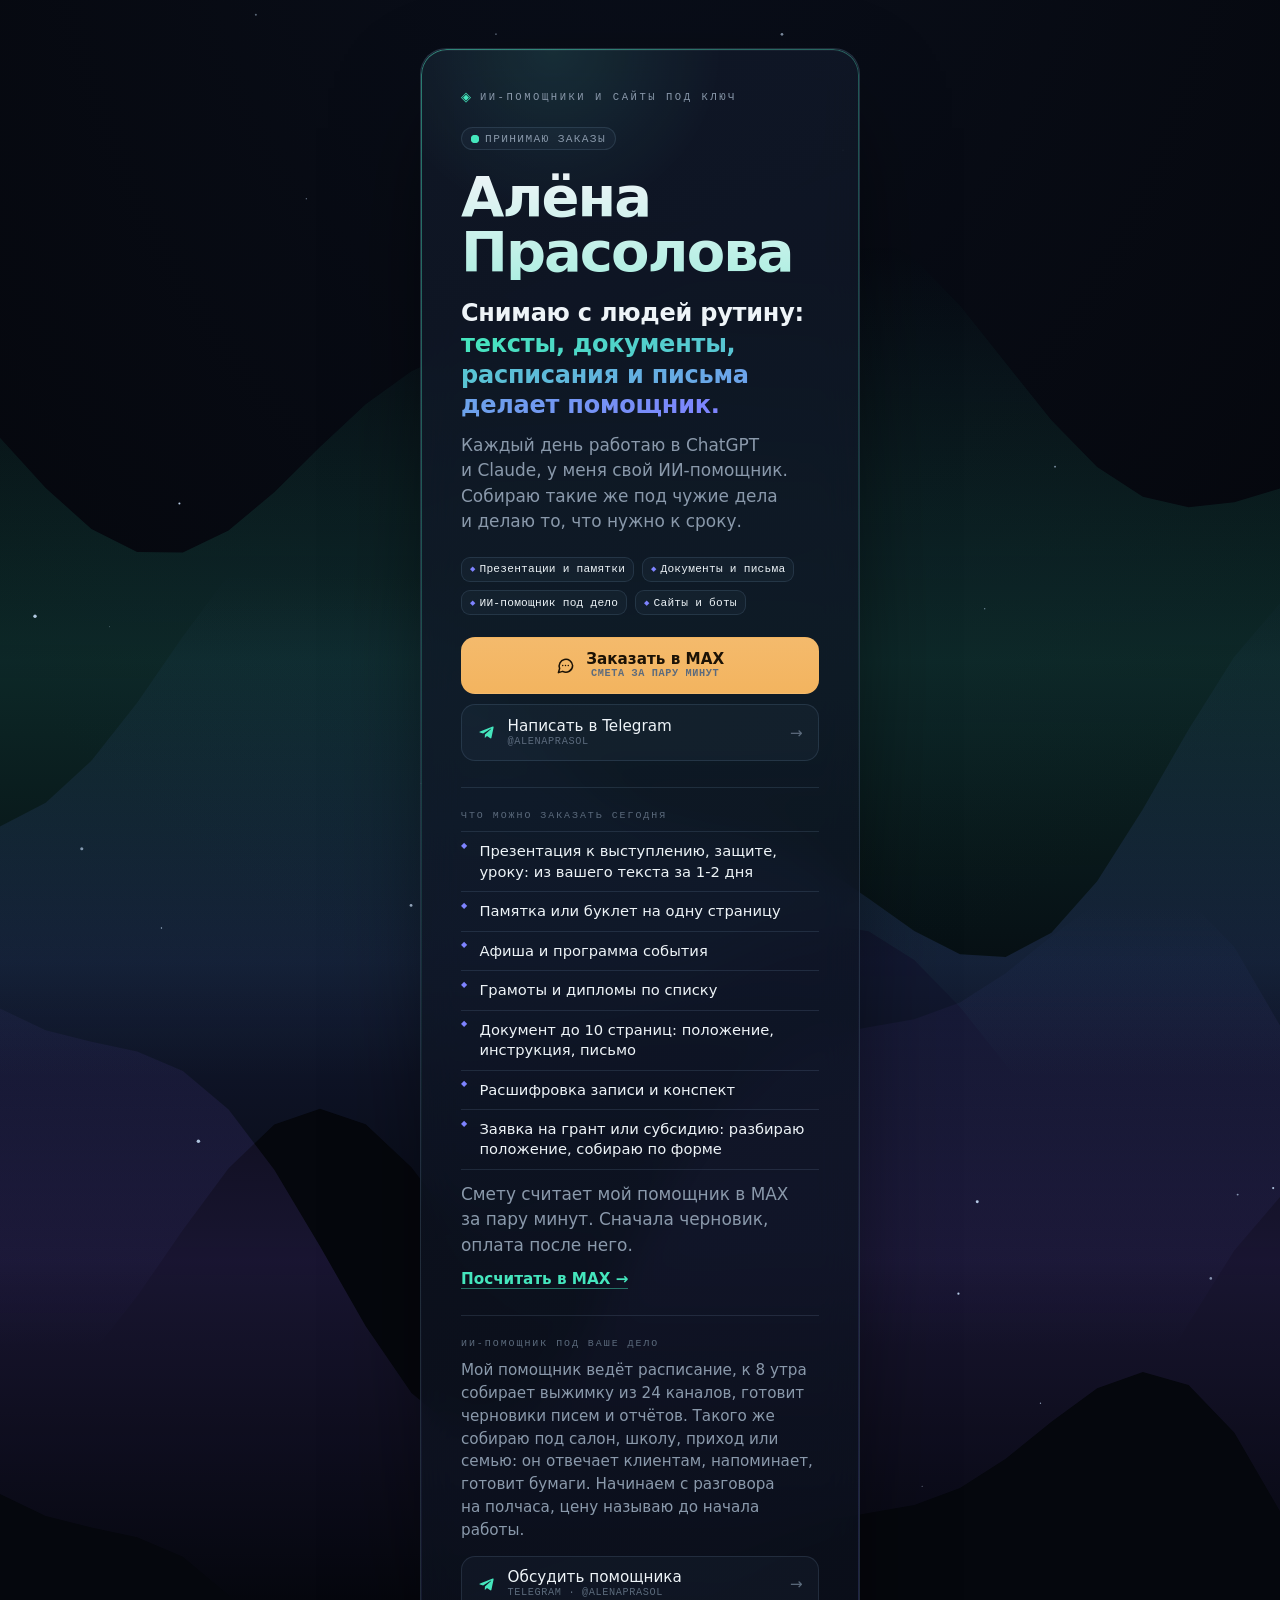
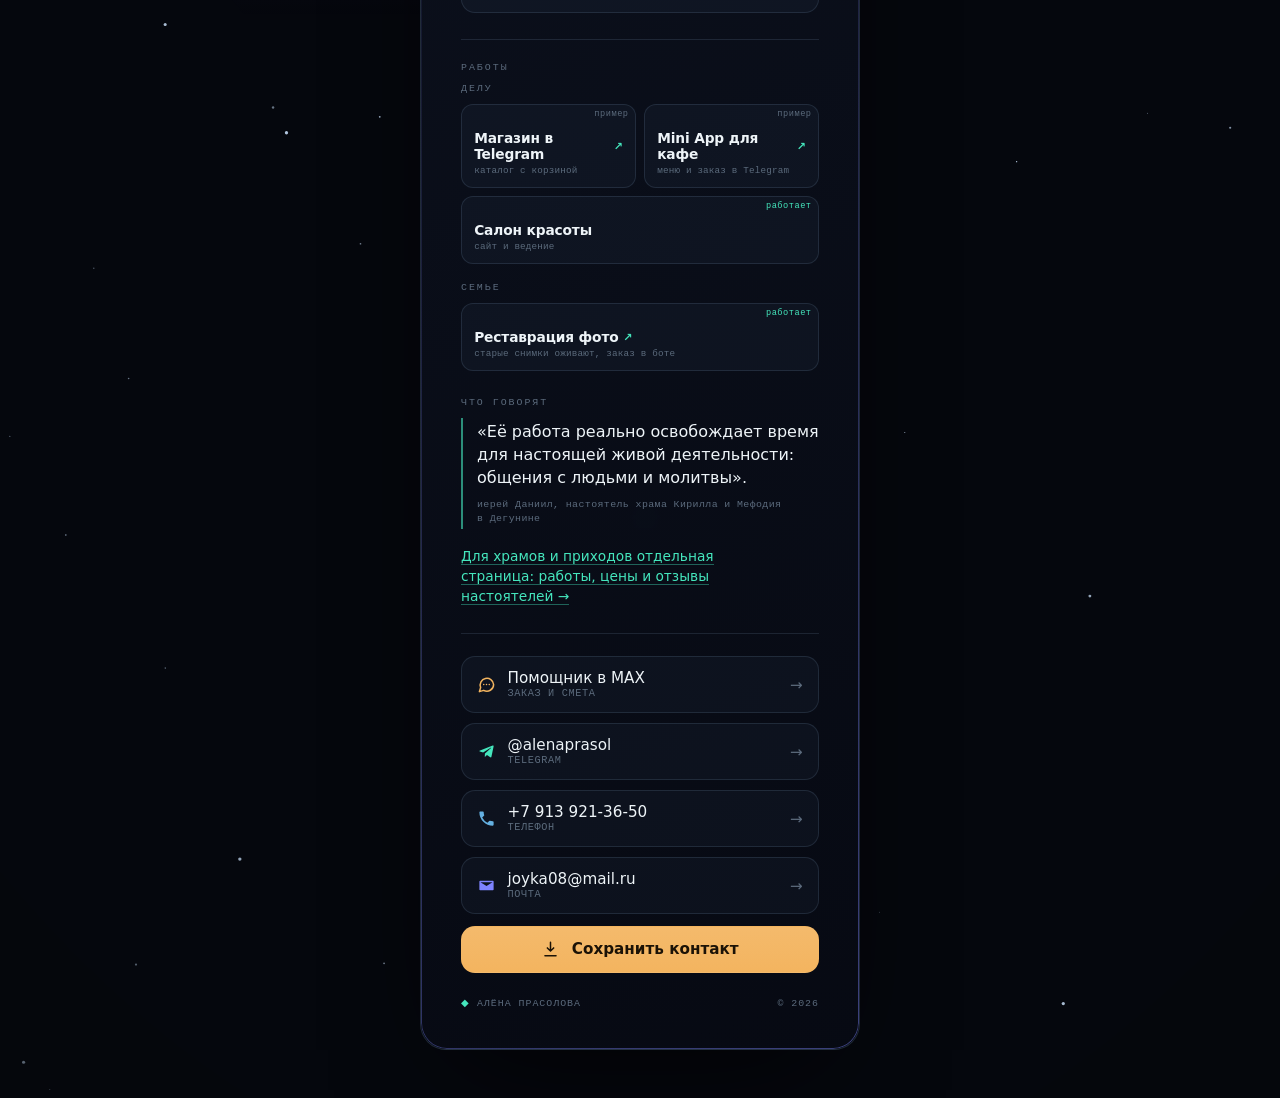
==== commit fc759997: "Визитка: цитата о. Даниила возвращена (его согласие 17.10) Co-Authored-By: Claude Fable 5.1 <noreply" ====
--- a/index.html
+++ b/index.html
@@ -430,7 +430,13 @@
           </a>
         </div>
 
-        <p class="tagline works-note" style="margin-top:22px"><a href="https://svod.svetopis.art/vizitka/" target="_blank" rel="noopener">Для храмов и&nbsp;приходов отдельная страница: работы, цены и&nbsp;отзывы настоятелей →</a></p>
+        <div class="works-h works-h2" style="margin-top:26px">Что говорят</div>
+        <blockquote class="quote">
+          <p>«Её работа реально освобождает время для настоящей живой деятельности: общения с&nbsp;людьми и&nbsp;молитвы».</p>
+          <cite>иерей Даниил, настоятель храма Кирилла и&nbsp;Мефодия в&nbsp;Дегунине</cite>
+        </blockquote>
+
+        <p class="tagline works-note" style="margin-top:18px"><a href="https://svod.svetopis.art/vizitka/" target="_blank" rel="noopener">Для храмов и&nbsp;приходов отдельная страница: работы, цены и&nbsp;отзывы настоятелей →</a></p>
       </section>
 
       <hr class="rule rise d6">
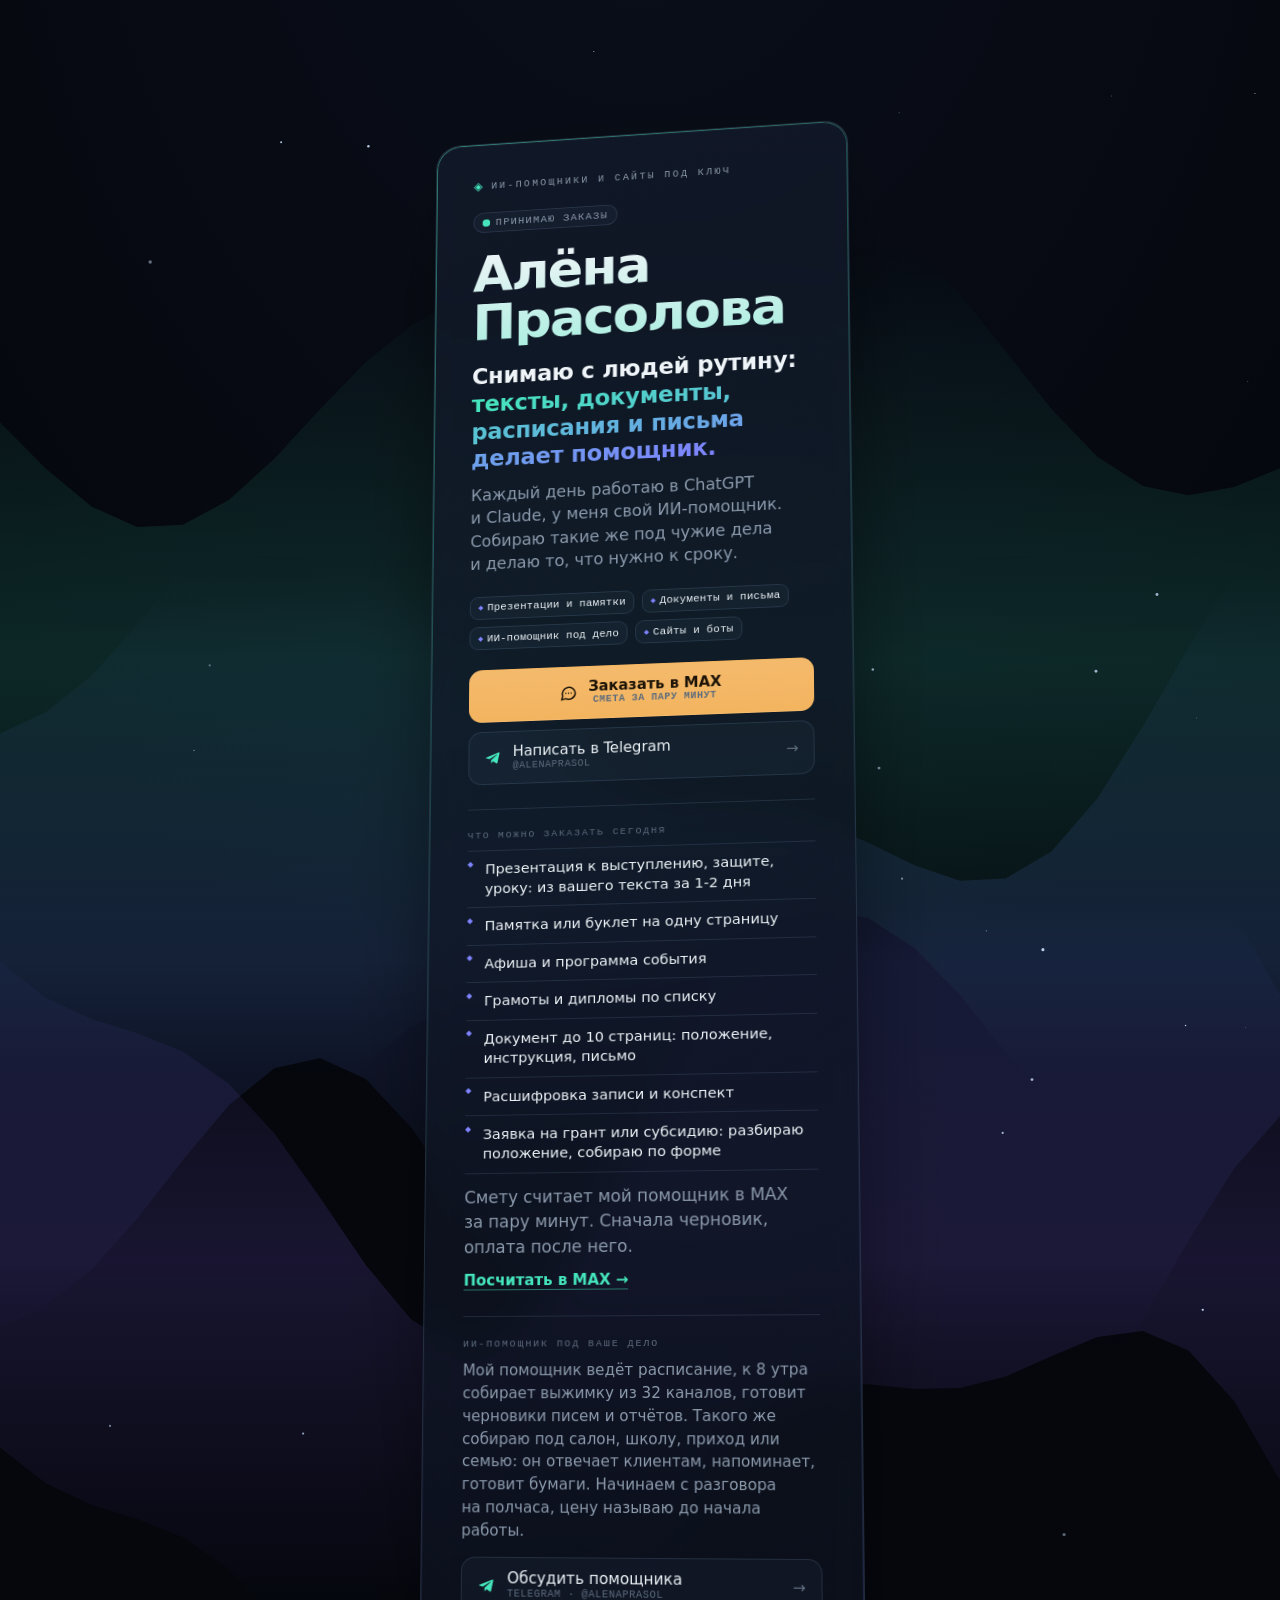
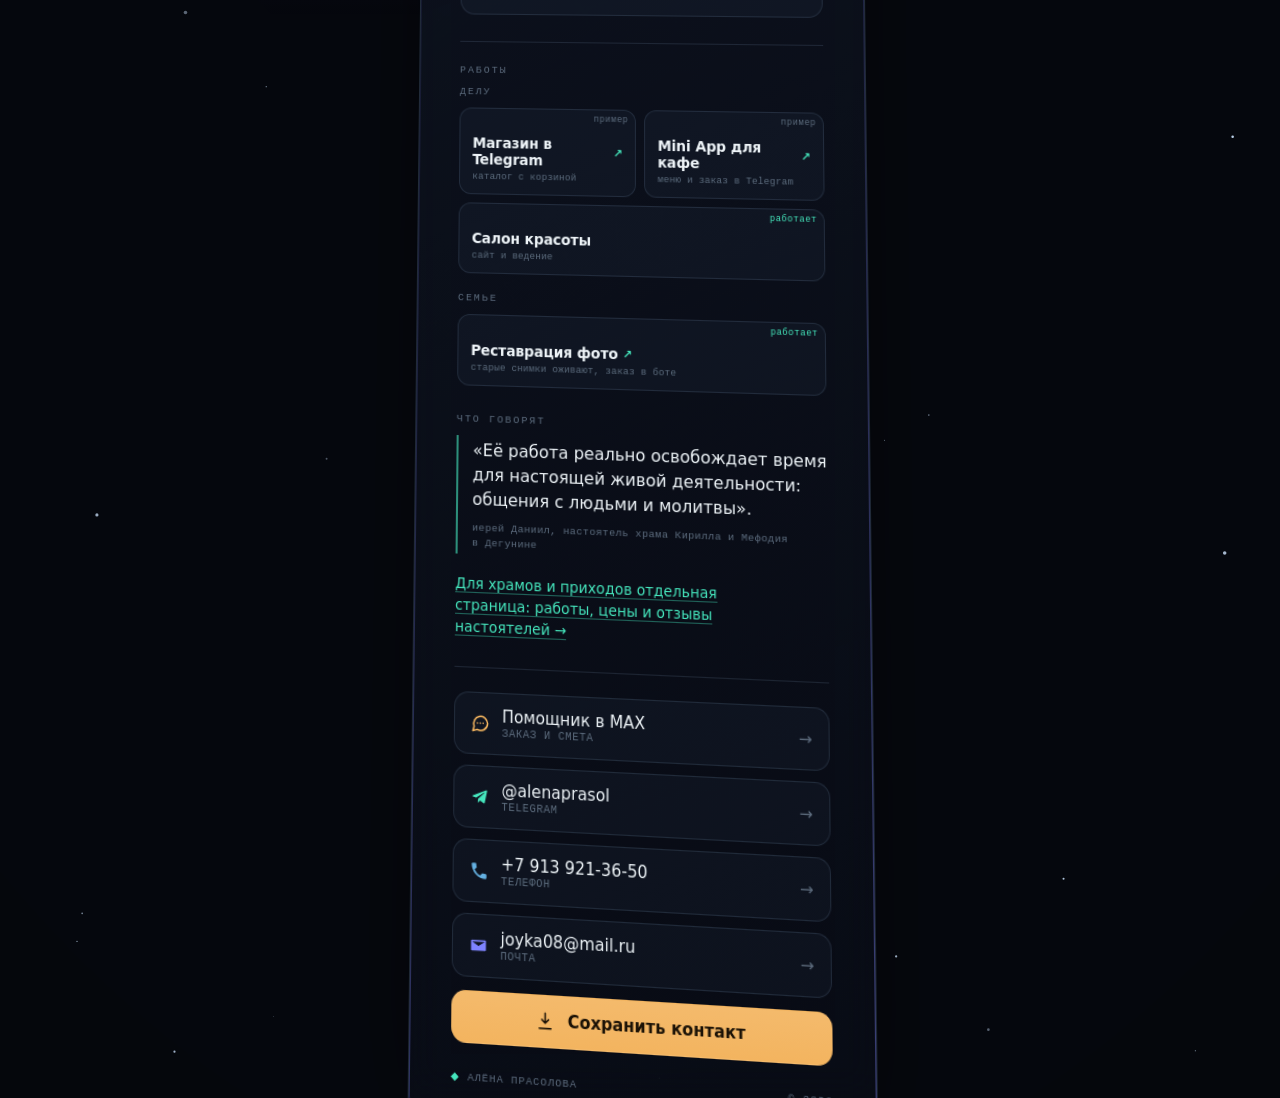
==== commit ae2e0300: "Визитка: правка из projects/vizitka" ====
--- a/index.html
+++ b/index.html
@@ -389,7 +389,7 @@
 
       <section class="rise d5" aria-label="ИИ-помощник под ваше дело">
         <div class="works-h">ИИ-помощник под ваше дело</div>
-        <p class="block-text">Мой помощник ведёт расписание, к&nbsp;8 утра собирает выжимку из&nbsp;24 каналов, готовит черновики писем и&nbsp;отчётов. Такого же собираю под салон, школу, приход или семью: он отвечает клиентам, напоминает, готовит бумаги. Начинаем с&nbsp;разговора на&nbsp;полчаса, цену называю до&nbsp;начала работы.</p>
+        <p class="block-text">Мой помощник ведёт расписание, к&nbsp;8 утра собирает выжимку из&nbsp;32 каналов, готовит черновики писем и&nbsp;отчётов. Такого же собираю под салон, школу, приход или семью: он отвечает клиентам, напоминает, готовит бумаги. Начинаем с&nbsp;разговора на&nbsp;полчаса, цену называю до&nbsp;начала работы.</p>
         <a class="btn btn-tg block-cta" href="https://t.me/alenaprasol" target="_blank" rel="noopener">
           <svg viewBox="0 0 24 24" fill="currentColor" aria-hidden="true"><path d="M9.78 18.65l.28-4.23 7.68-6.92c.34-.31-.07-.46-.52-.19L7.74 13.3 3.64 12c-.88-.25-.9-.86.2-1.3l15.97-6.16c.73-.33 1.43.18 1.15 1.3l-2.72 12.81c-.19.91-.74 1.13-1.5.71L12.6 16.3l-1.99 1.93c-.23.23-.42.42-.83.42z"/></svg>
           <span class="lab"><span>Обсудить помощника</span><small>telegram · @alenaprasol</small></span>
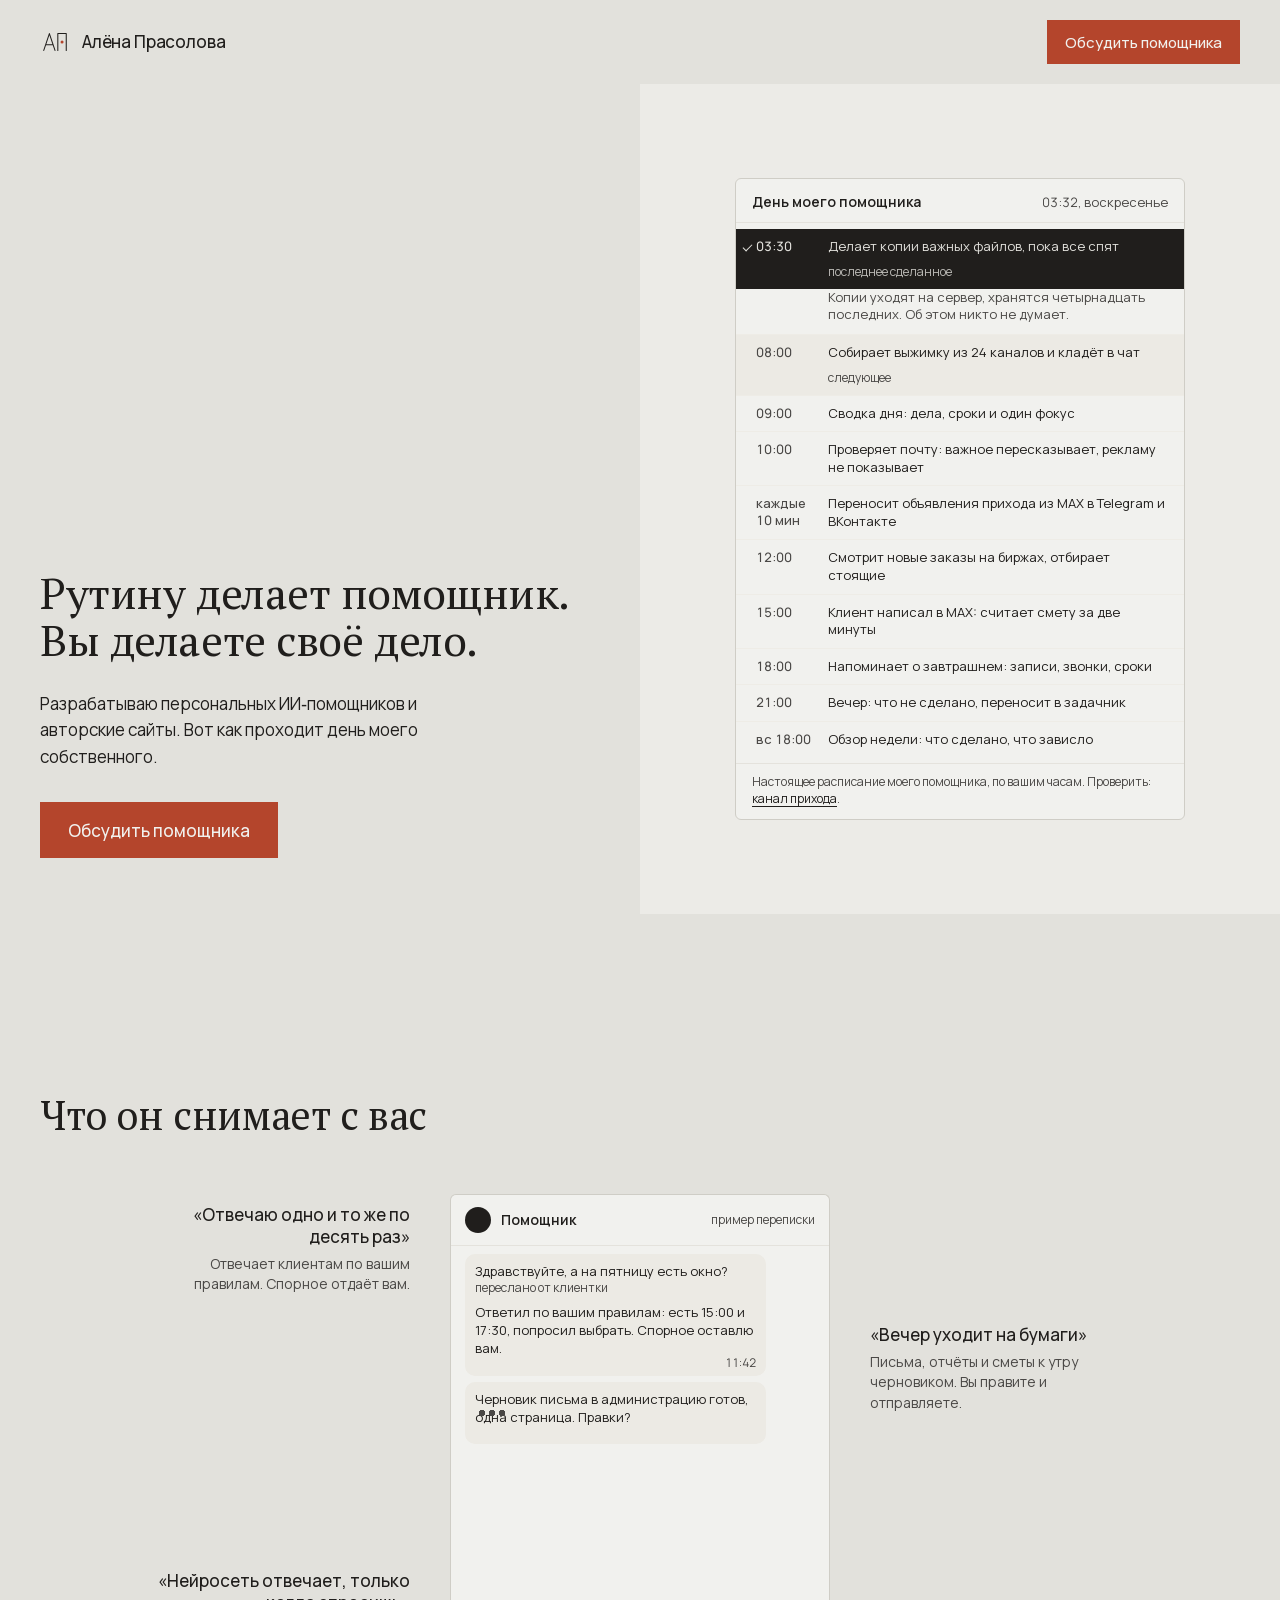
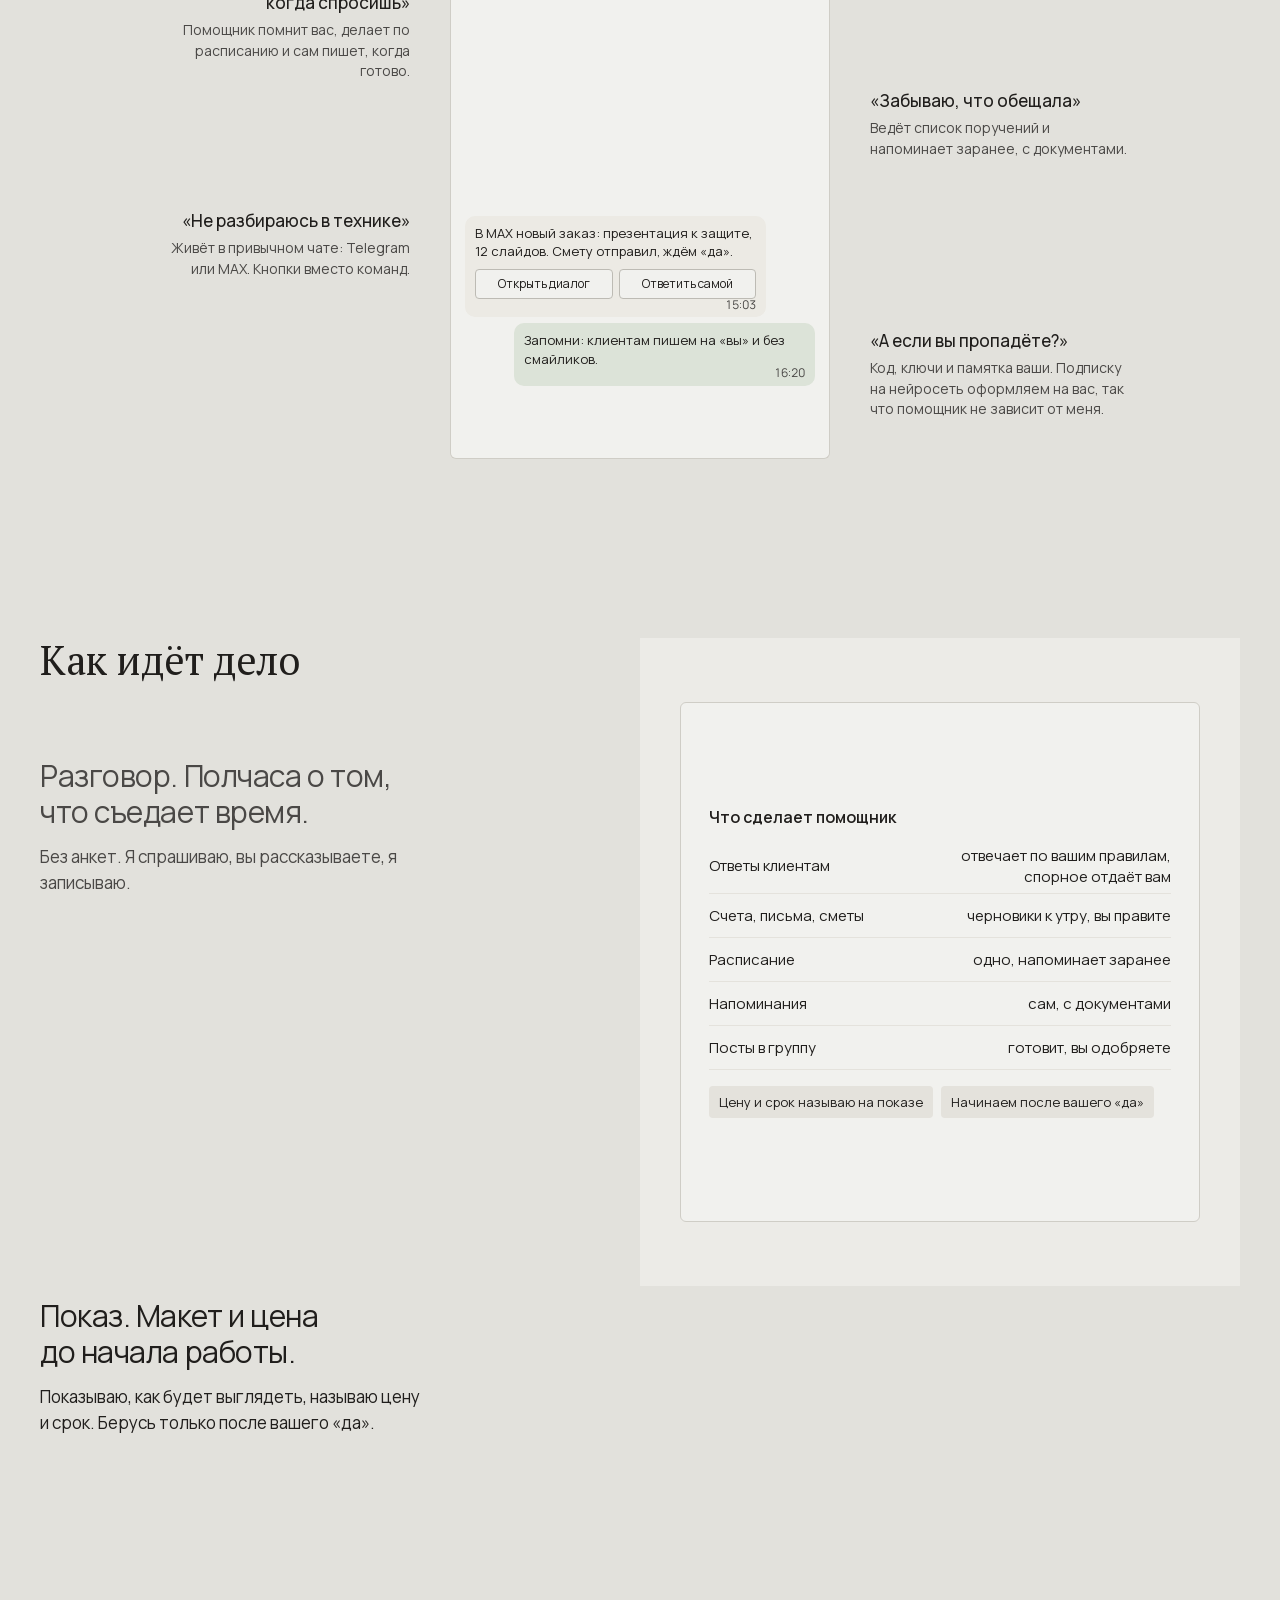
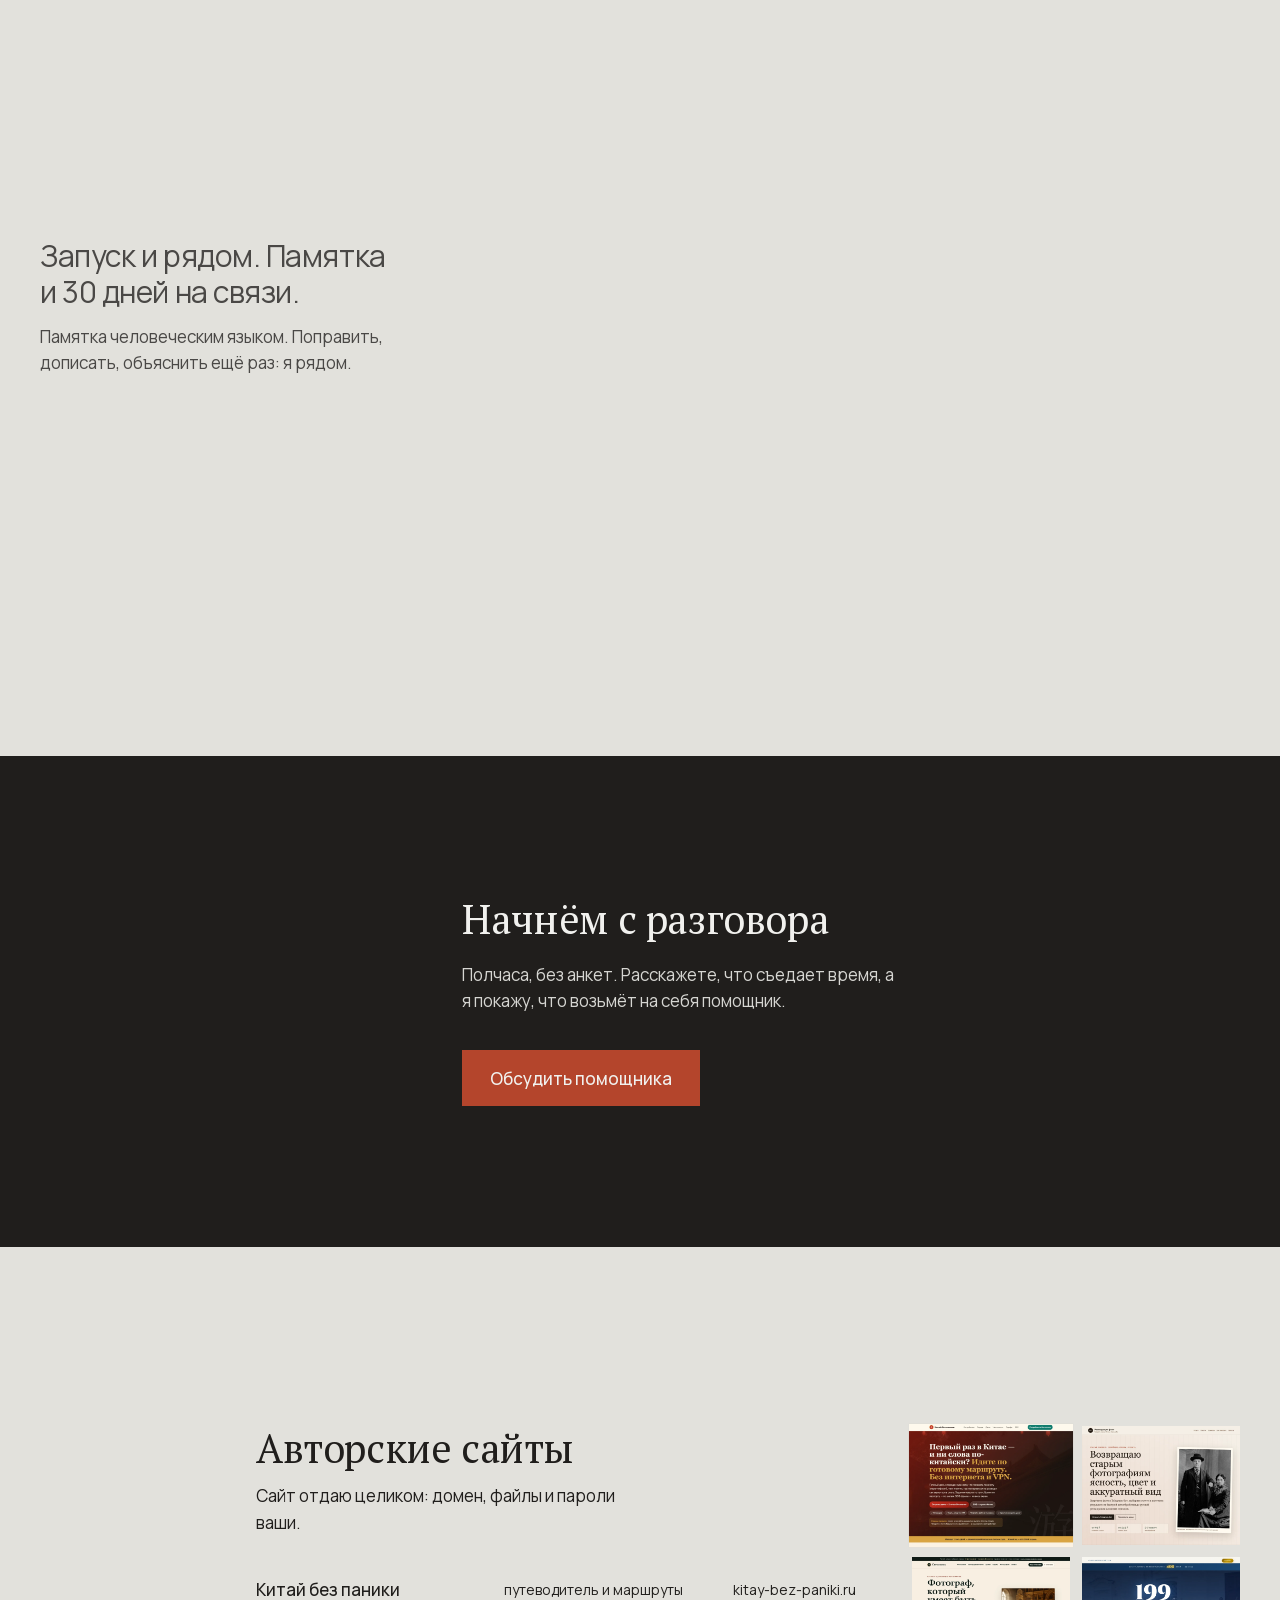
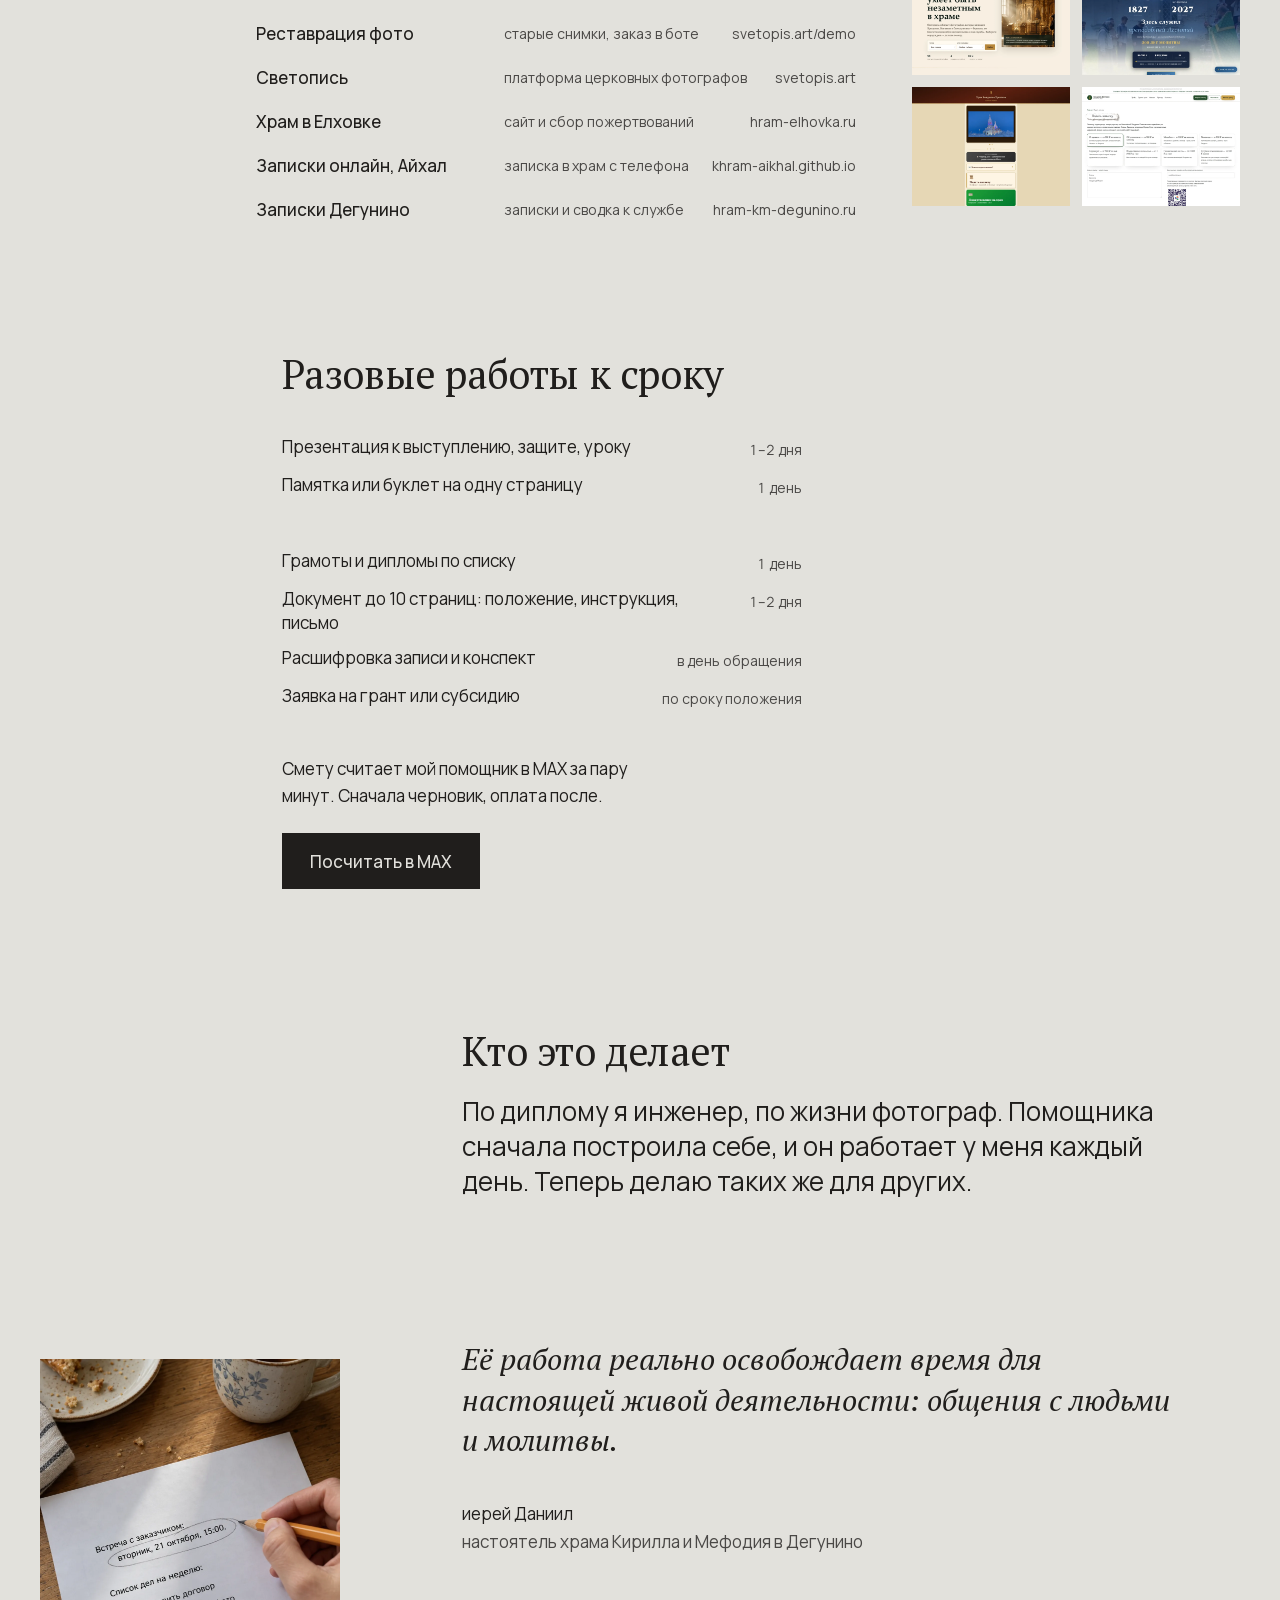
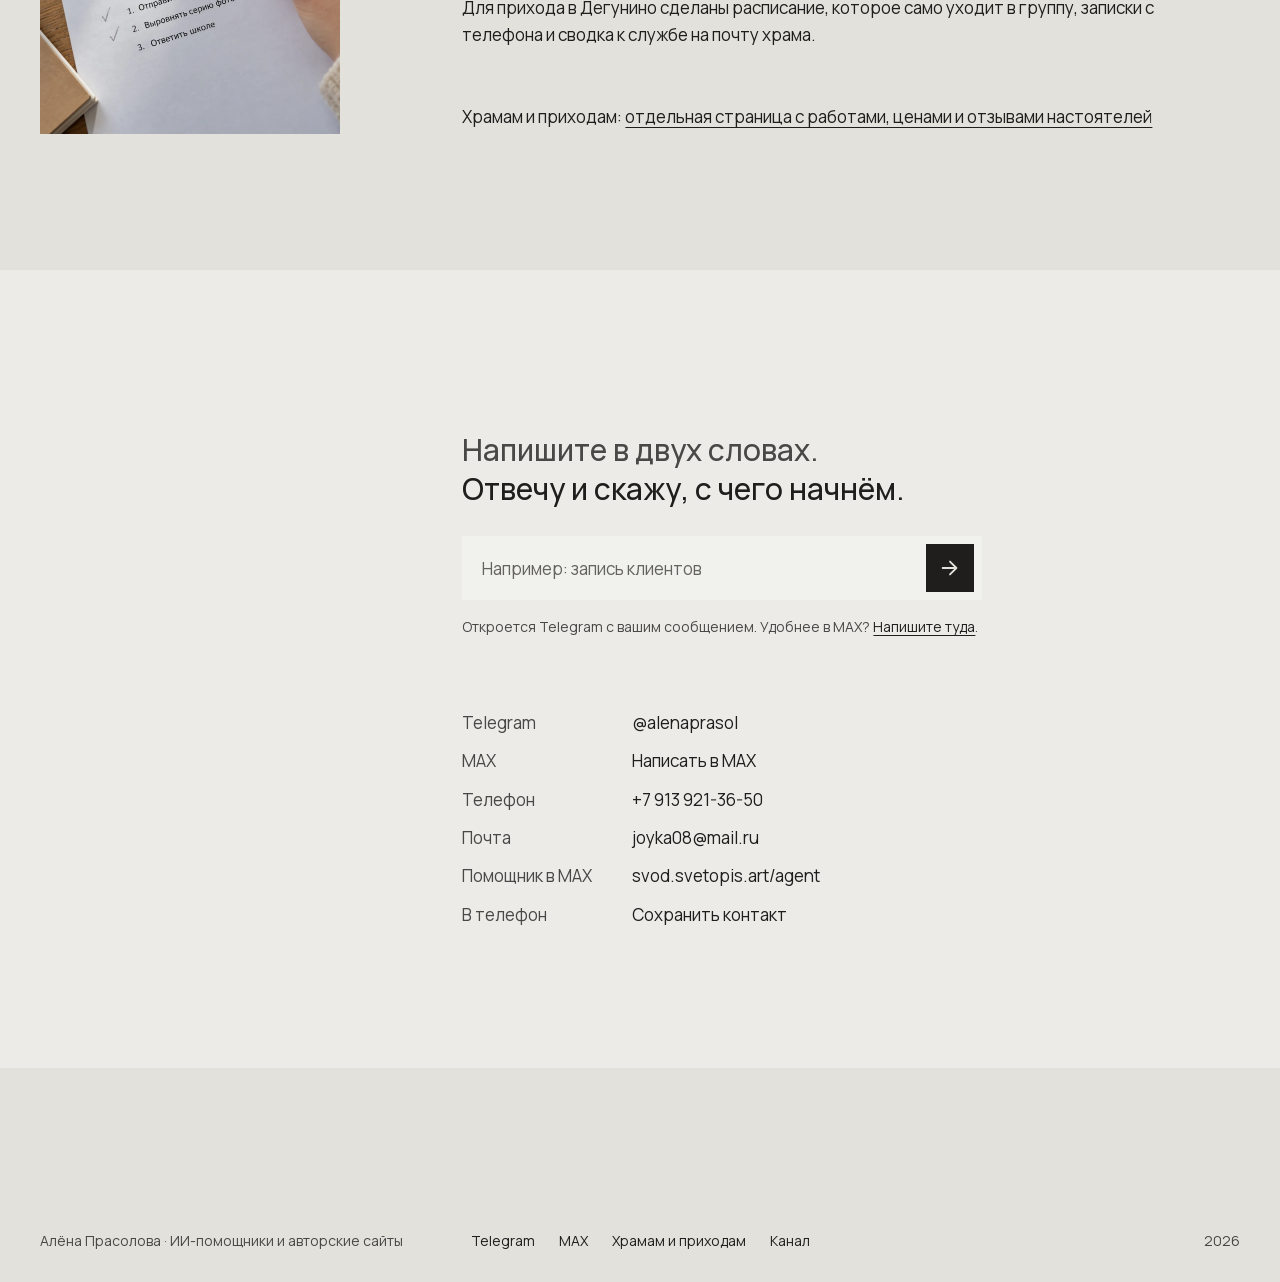
==== commit f81079b1: "Новая визитка: помощник работает на глазах (29.10.2026) Co-Authored-By: Claude Fable 5.1 <noreply@an" ====
--- a/index.html
+++ b/index.html
@@ -1,654 +1,281 @@
 <!doctype html>
-<html lang="ru">
+<html lang="ru" class="no-js">
 <head>
 <meta charset="utf-8">
-<meta name="viewport" content="width=device-width, initial-scale=1, viewport-fit=cover">
-<title>Алёна Прасолова · ИИ-помощники и сайты под ключ</title>
-<meta name="description" content="Презентации, памятки, документы и ИИ-помощники под ваше дело. Смета в MAX за пару минут, платите после черновика.">
-<meta name="theme-color" content="#05070d">
-<meta property="og:type" content="website">
-<meta property="og:title" content="Алёна Прасолова">
-<meta property="og:description" content="Презентации, памятки, документы и ИИ-помощники под ваше дело. Смета в MAX за пару минут, платите после черновика.">
-<meta property="og:url" content="https://alena.svetopis.art">
-<meta name="twitter:card" content="summary_large_image">
-<link rel="icon" href="data:image/svg+xml,%3Csvg xmlns='http://www.w3.org/2000/svg' viewBox='0 0 32 32'%3E%3Crect width='32' height='32' rx='7' fill='%2305070d'/%3E%3Ccircle cx='16' cy='16' r='7' fill='%2345e6bd'/%3E%3C/svg%3E">
-<style>
-  *{margin:0;padding:0;box-sizing:border-box}
-  html,body{min-height:100%}
-  body{-webkit-font-smoothing:antialiased;text-rendering:optimizeLegibility;background:#05070d}
-  img{max-width:100%}
-</style>
+<meta name="viewport" content="width=device-width, initial-scale=1">
+<title>Алёна Прасолова · ИИ-помощники и авторские сайты</title>
+<meta name="description" content="Разрабатываю персональных ИИ-помощников и авторские сайты под задачи человека или дела. Цену называю до начала работы.">
+<meta property="og:title" content="Алёна Прасолова · ИИ-помощники и авторские сайты">
+<meta property="og:description" content="Рутину делает помощник. Вы делаете своё дело. Персональные ИИ-помощники и авторские сайты, цена до начала работы.">
+<meta property="og:image" content="https://alena.svetopis.art/assets/og.png">
+<meta property="og:url" content="https://alena.svetopis.art/">
+<meta name="theme-color" content="#E2E1DC">
+<link rel="icon" href="assets/znak.svg" type="image/svg+xml">
+<link rel="preload" href="fonts/manrope-cyrillic.woff2" as="font" type="font/woff2" crossorigin>
+<link rel="preload" href="fonts/PTSerif-400-cyr.woff2" as="font" type="font/woff2" crossorigin>
+<link rel="stylesheet" href="style.css">
+<script>document.documentElement.classList.replace('no-js','js');window.__jsTimer=setTimeout(function(){document.documentElement.classList.replace('js','no-js')},3000)</script>
 </head>
 <body>
 
-<style>
-  :root{
-    --sans: system-ui, -apple-system, "Segoe UI", Roboto, "Helvetica Neue", Arial, sans-serif;
-    --mono: ui-monospace, "SF Mono", "SFMono-Regular", Menlo, Consolas, "Liberation Mono", monospace;
-
-    /* Polar night (dark) — the committed default world */
-    --bg:      #05070d;
-    --bg-2:    #0a0f1b;
-    --text:    #eef4f8;
-    --muted:   #8a99ab;
-    --faint:   #5c6b7d;
-    --line:    rgba(150,185,220,0.14);
-    --panel:   rgba(146,180,220,0.045);
-    --panel-2: rgba(146,180,220,0.08);
-    --a1:      #45e6bd;   /* aurora mint-teal */
-    --a2:      #7e83ff;   /* aurora violet */
-    --ember:   #f3b45f;   /* single warm signal */
-    --ember-ink:#1b1206;
-    --card-bg: linear-gradient(160deg, rgba(18,26,42,0.78), rgba(8,12,22,0.72));
-    --card-brd: rgba(150,190,225,0.16);
-    --shadow:  0 40px 120px -40px rgba(0,0,0,0.85), 0 2px 0 rgba(255,255,255,0.04) inset;
-    --dot:     var(--a1);
-  }
-
-  /* Светлая тема убрана — «полярная ночь» теперь единственный, зафиксированный вид. */
-
-  /* Explicit toggle wins in both directions */
-  :root[data-theme="dark"]{
-    --bg:#05070d; --bg-2:#0a0f1b; --text:#eef4f8; --muted:#8a99ab; --faint:#5c6b7d;
-    --line:rgba(150,185,220,0.14); --panel:rgba(146,180,220,0.045); --panel-2:rgba(146,180,220,0.08);
-    --a1:#45e6bd; --a2:#7e83ff; --ember:#f3b45f; --ember-ink:#1b1206;
-    --card-bg:linear-gradient(160deg, rgba(18,26,42,0.78), rgba(8,12,22,0.72));
-    --card-brd:rgba(150,190,225,0.16);
-    --shadow:0 40px 120px -40px rgba(0,0,0,0.85), 0 2px 0 rgba(255,255,255,0.04) inset;
-  }
-  /* data-theme="light" намеренно не задан — карточка остаётся тёмной, даже если у зрителя светлая тема. */
-
-  *{ box-sizing:border-box; }
-
-  .stage{
-    position:relative;
-    min-height:100dvh;
-    display:grid;
-    place-items:center;
-    padding:clamp(18px,4vw,48px);
-    background:
-      radial-gradient(120% 80% at 50% -10%, var(--bg-2), var(--bg) 60%);
-    color:var(--text);
-    font-family:var(--sans);
-    overflow:hidden;
-    perspective:1200px;
-  }
-  /* vignette for depth */
-  .stage::after{
-    content:"";
-    position:fixed; inset:0; pointer-events:none;
-    background:radial-gradient(130% 100% at 50% 40%, transparent 55%, rgba(0,0,0,0.35));
-    mix-blend-mode:multiply;
-    z-index:2;
-  }
-  /* .stage::after — единственная тёмная виньетка (без светлого варианта). */
-
-  #aurora{
-    position:fixed; inset:0;
-    width:100%; height:100%;
-    z-index:0;
-    display:block;
-  }
-
-  .card{
-    position:relative;
-    z-index:3;
-    width:min(440px, 100%);
-    padding:clamp(26px,4.4vw,40px);
-    border-radius:26px;
-    background:var(--card-bg);
-    border:1px solid var(--card-brd);
-    box-shadow:var(--shadow);
-    backdrop-filter:blur(18px) saturate(1.15);
-    -webkit-backdrop-filter:blur(18px) saturate(1.15);
-    transform-style:preserve-3d;
-    will-change:transform;
-    overflow:hidden;
-  }
-  /* gradient hairline on top edge */
-  .card::before{
-    content:"";
-    position:absolute; inset:0;
-    border-radius:inherit;
-    padding:1px;
-    background:linear-gradient(140deg, color-mix(in srgb, var(--a1) 55%, transparent), transparent 40%, color-mix(in srgb, var(--a2) 50%, transparent));
-    -webkit-mask:linear-gradient(#000 0 0) content-box, linear-gradient(#000 0 0);
-    -webkit-mask-composite:xor; mask-composite:exclude;
-    pointer-events:none;
-    opacity:.9;
-  }
-  /* moving sheen tied to pointer */
-  .sheen{
-    position:absolute; inset:0; border-radius:inherit; pointer-events:none;
-    background:radial-gradient(280px 280px at var(--mx,30%) var(--my,0%), color-mix(in srgb, var(--a1) 22%, transparent), transparent 60%);
-    opacity:.5; mix-blend-mode:screen; transition:opacity .4s ease;
-  }
-  /* sheen всегда screen-blend (тёмная тема). */
-
-  .content{ position:relative; z-index:1; transform:translateZ(40px); }
-
-  .eyebrow{
-    font-family:var(--mono);
-    font-size:.66rem;
-    letter-spacing:.24em;
-    text-transform:uppercase;
-    color:var(--muted);
-    display:flex; align-items:center; gap:.6em;
-    white-space:nowrap;
-  }
-  .eyebrow .glyph{ color:var(--a1); font-size:.8rem; }
-
-  .status{
-    margin-top:22px;
-    display:inline-flex; align-items:center; gap:.55em;
-    font-family:var(--mono); font-size:.7rem; letter-spacing:.12em; text-transform:uppercase;
-    color:var(--muted);
-    padding:.42em .8em;
-    border:1px solid var(--line); border-radius:999px;
-    background:var(--panel);
-  }
-  .pulse{ position:relative; width:8px; height:8px; border-radius:50%; background:var(--dot); }
-  .pulse::after{
-    content:""; position:absolute; inset:0; border-radius:50%; background:var(--dot);
-    animation:ping 2.4s ease-out infinite;
-  }
-  @keyframes ping{ 0%{ transform:scale(1); opacity:.7 } 70%,100%{ transform:scale(3.4); opacity:0 } }
-
-  .name{
-    margin:20px 0 0;
-    font-size:clamp(2.5rem, 9vw, 3.5rem);
-    line-height:.98;
-    font-weight:680;
-    letter-spacing:-.035em;
-    text-wrap:balance;
-    background:linear-gradient(180deg, var(--text), color-mix(in srgb, var(--text) 62%, var(--a1)));
-    -webkit-background-clip:text; background-clip:text; color:transparent;
-  }
-  .statement{
-    margin:18px 0 0;
-    max-width:30ch;
-    font-size:clamp(1.18rem, 4.6vw, 1.5rem);
-    line-height:1.28;
-    font-weight:600;
-    letter-spacing:-.01em;
-    color:var(--text);
-    text-wrap:balance;
-  }
-  .statement .hl{
-    background:linear-gradient(115deg, var(--a1), var(--a2));
-    -webkit-background-clip:text; background-clip:text; color:transparent;
-  }
-
-  .tagline{
-    margin:12px 0 0;
-    max-width:34ch;
-    font-size:clamp(.96rem,3.2vw,1.06rem);
-    line-height:1.5;
-    color:var(--muted);
-  }
-  .tagline b{ color:var(--text); font-weight:600; }
-
-  .works{ margin-top:24px; }
-  .works-h{
-    font-family:var(--mono); font-size:.62rem; letter-spacing:.2em; text-transform:uppercase;
-    color:var(--faint); margin-bottom:10px;
-  }
-  .works-h2{ margin-top:18px; }
-  .works-grid{ display:grid; grid-template-columns:minmax(0,1fr) minmax(0,1fr); gap:8px; }
-  .wbtn{
-    display:block; text-decoration:none; color:var(--text);
-    padding:.66em .76em; border:1px solid var(--line); border-radius:12px;
-    background:var(--panel);
-    transition:transform .18s ease, background .2s ease, border-color .2s ease, box-shadow .25s ease;
-  }
-  .wbtn .wn{ display:flex; align-items:center; gap:.35em; font-weight:600; font-size:.86rem; letter-spacing:-.01em; }
-  .wbtn .ext{ color:var(--a1); font-size:.8em; }
-  .wbtn .wd{ display:block; margin-top:3px; font-family:var(--mono); font-size:.58rem; letter-spacing:.02em; color:var(--faint); }
-  .wbtn.wide{ grid-column:1 / -1; }
-  .wbtn:hover{ transform:translateY(-2px); background:var(--panel-2); border-color:color-mix(in srgb, var(--a2) 45%, transparent); box-shadow:0 12px 28px -18px color-mix(in srgb, var(--a2) 60%, transparent); }
-  .wbtn:focus-visible{ outline:2px solid var(--a1); outline-offset:3px; }
-  @media (max-width:360px){ .works-grid{ grid-template-columns:1fr; } }
-
-  .chips{
-    list-style:none; margin:22px 0 0; padding:0;
-    display:flex; flex-wrap:wrap; gap:8px;
-  }
-  .chips li{
-    font-family:var(--mono);
-    font-size:.7rem; letter-spacing:.02em;
-    color:var(--text);
-    padding:.5em .7em;
-    border:1px solid var(--line); border-radius:9px;
-    background:var(--panel);
-  }
-  .chips li::before{ content:"◆ "; color:var(--a2); font-size:.62em; vertical-align:middle; }
-
-  .rule{ height:1px; background:var(--line); margin:26px 0 22px; border:0; }
-
-  .contacts{ display:grid; gap:10px; }
-  .btn{
-    display:flex; align-items:center; gap:.75em;
-    text-decoration:none; color:var(--text);
-    font-size:.95rem; font-weight:500;
-    padding:.85em 1em;
-    border-radius:14px;
-    border:1px solid var(--line);
-    background:var(--panel);
-    transition:transform .18s ease, background .2s ease, border-color .2s ease, box-shadow .25s ease;
-  }
-  .btn svg{ width:19px; height:19px; flex:0 0 auto; }
-  .btn .lab{ display:flex; flex-direction:column; line-height:1.15; }
-  .btn .lab small{ font-family:var(--mono); font-size:.64rem; letter-spacing:.06em; color:var(--faint); text-transform:uppercase; }
-  .btn .arw{ margin-left:auto; color:var(--faint); transition:transform .2s ease, color .2s ease; }
-  .btn:hover{ transform:translateY(-2px); background:var(--panel-2); }
-  .btn:hover .arw{ transform:translateX(3px); color:var(--text); }
-  .btn:focus-visible{ outline:2px solid var(--a1); outline-offset:3px; }
-
-  .btn-tg:hover{ border-color:color-mix(in srgb, var(--a1) 60%, transparent); box-shadow:0 12px 30px -16px color-mix(in srgb, var(--a1) 70%, transparent); }
-  .btn-tg svg{ color:var(--a1); }
-  .btn-mail:hover{ border-color:color-mix(in srgb, var(--a2) 60%, transparent); box-shadow:0 12px 30px -16px color-mix(in srgb, var(--a2) 70%, transparent); }
-  .btn-mail svg{ color:var(--a2); }
-  .btn-tel:hover{ border-color:color-mix(in srgb, var(--a2) 55%, transparent); box-shadow:0 12px 30px -16px color-mix(in srgb, var(--a2) 65%, transparent); }
-  .btn-tel svg{ color:color-mix(in srgb, var(--a1) 45%, var(--a2)); }
-  .btn-save{
-    background:linear-gradient(180deg, color-mix(in srgb, var(--ember) 92%, white), var(--ember));
-    color:var(--ember-ink);
-    border-color:transparent;
-    font-weight:650;
-    justify-content:center;
-    margin-top:2px;
-  }
-  .btn-save small{ color:color-mix(in srgb, var(--ember-ink) 70%, transparent); }
-  .btn-save svg{ color:var(--ember-ink); }
-  .btn-save:hover{ transform:translateY(-2px); box-shadow:0 16px 34px -14px color-mix(in srgb, var(--ember) 80%, transparent); }
-
-
-  /* first-screen actions */
-  .hero-cta{ display:grid; gap:10px; margin-top:22px; }
-  .hero-cta .btn-save{ margin-top:0; }
-
-  /* order list */
-  .order{ list-style:none; margin:0; padding:0; display:grid; }
-  .order li{
-    position:relative; padding:.62em 0 .62em 1.25em;
-    font-size:.92rem; line-height:1.38; color:var(--text);
-    border-bottom:1px solid var(--line);
-  }
-  .order li:first-child{ border-top:1px solid var(--line); }
-  .order li::before{ content:"◆"; position:absolute; left:0; top:.95em; color:var(--a2); font-size:.55em; }
-  .more{
-    display:inline-block; margin-top:12px;
-    color:var(--a1); text-decoration:none; font-weight:600; font-size:.95rem;
-    border-bottom:1px solid color-mix(in srgb, var(--a1) 45%, transparent);
-  }
-  .more:hover{ border-bottom-color:var(--a1); }
-  .more:focus-visible{ outline:2px solid var(--a1); outline-offset:3px; }
-  .block-text{ margin:0; font-size:.95rem; line-height:1.5; color:var(--muted); }
-  .block-cta{ margin-top:14px; }
-
-  /* work tile marks */
-  .wbtn{ position:relative; }
-  .works .wbtn{ padding-top:1.6em; }
-  .wbtn .tag{
-    position:absolute; top:.6em; right:.75em; line-height:1;
-    font-family:var(--mono); font-size:.54rem; letter-spacing:.06em; font-weight:400;
-  }
-  .tag-live{ color:var(--a1); }
-  .tag-demo{ color:var(--faint); }
-  .works-note{ margin:0 0 12px; font-size:.86rem; line-height:1.45; }
-  .works-note a{ color:var(--a1); text-decoration:none; border-bottom:1px solid color-mix(in srgb, var(--a1) 40%, transparent); }
-
-  /* quote */
-  .quote{ margin:0; padding:2px 0 2px 14px; border-left:2px solid color-mix(in srgb, var(--a1) 60%, transparent); }
-  .quote p{ margin:0; font-size:1rem; line-height:1.45; color:var(--text); }
-  .quote cite{ display:block; margin-top:8px; font-style:normal; font-family:var(--mono); font-size:.62rem; letter-spacing:.04em; line-height:1.5; color:var(--faint); }
-
-  .btn-max:hover{ border-color:color-mix(in srgb, var(--ember) 60%, transparent); box-shadow:0 12px 30px -16px color-mix(in srgb, var(--ember) 70%, transparent); }
-  .btn-max svg{ color:var(--ember); }
-
-  .tg-tag{ font-family:var(--mono); font-size:.64rem; letter-spacing:.06em; color:var(--faint); text-transform:uppercase; }
-
-  .foot{
-    margin-top:24px;
-    display:flex; align-items:center; justify-content:space-between; gap:12px;
-    font-family:var(--mono); font-size:.62rem; letter-spacing:.1em; text-transform:uppercase;
-    color:var(--faint);
-  }
-  .foot .dia{ color:var(--a1); }
-
-  /* entrance */
-  .rise{ opacity:0; transform:translateY(14px); animation:rise .8s cubic-bezier(.2,.7,.2,1) forwards; }
-  .rise.d1{ animation-delay:.05s } .rise.d2{ animation-delay:.14s } .rise.d3{ animation-delay:.23s }
-  .rise.d4{ animation-delay:.32s } .rise.d5{ animation-delay:.41s } .rise.d6{ animation-delay:.5s }
-  @keyframes rise{ to{ opacity:1; transform:none } }
-
-  @media (prefers-reduced-motion: reduce){
-    .rise{ animation:none; opacity:1; transform:none; }
-    .pulse::after{ animation:none; }
-    .card{ transform:none !important; }
-  }
-</style>
-
-<div class="stage" id="stage">
-  <canvas id="aurora" aria-hidden="true"></canvas>
-
-  <main class="card" id="card" aria-label="Визитка Алёны Прасоловой">
-    <div class="sheen" id="sheen"></div>
-    <div class="content">
-
-      <div class="eyebrow rise d1">
-        <span class="glyph">◈</span>
-        <span>ИИ-помощники и сайты под ключ</span>
-      </div>
-
-      <span class="status rise d1"><span class="pulse"></span>Принимаю заказы</span>
-
-      <h1 class="name rise d2">Алёна<br>Прасолова</h1>
-
-      <p class="statement rise d3">Снимаю с&nbsp;людей рутину: <span class="hl">тексты, документы, расписания и&nbsp;письма делает помощник.</span></p>
-
-      <p class="tagline rise d3">Каждый день работаю в&nbsp;ChatGPT и&nbsp;Claude, у&nbsp;меня свой ИИ-помощник. Собираю такие же под чужие дела и&nbsp;делаю то, что нужно к&nbsp;сроку.</p>
-
-      <ul class="chips rise d4">
-        <li>Презентации и&nbsp;памятки</li>
-        <li>Документы и&nbsp;письма</li>
-        <li>ИИ-помощник под дело</li>
-        <li>Сайты и&nbsp;боты</li>
-      </ul>
-
-      <div class="hero-cta rise d4">
-        <a class="btn btn-save" id="order" href="https://max.ru/se14170446_1_bot?start=vizitka" target="_blank" rel="noopener">
-          <svg viewBox="0 0 24 24" fill="none" stroke="currentColor" stroke-width="1.9" stroke-linecap="round" stroke-linejoin="round" aria-hidden="true"><path d="M21 12a8.5 8.5 0 0 1-12.6 7.4L3 21l1.6-5.2A8.5 8.5 0 1 1 21 12z"/><path d="M8.5 12h.01M12 12h.01M15.5 12h.01"/></svg>
-          <span class="lab" style="align-items:center"><span>Заказать в&nbsp;MAX</span><small>смета за пару минут</small></span>
-        </a>
-        <a class="btn btn-tg" href="https://t.me/alenaprasol" target="_blank" rel="noopener">
-          <svg viewBox="0 0 24 24" fill="currentColor" aria-hidden="true"><path d="M9.78 18.65l.28-4.23 7.68-6.92c.34-.31-.07-.46-.52-.19L7.74 13.3 3.64 12c-.88-.25-.9-.86.2-1.3l15.97-6.16c.73-.33 1.43.18 1.15 1.3l-2.72 12.81c-.19.91-.74 1.13-1.5.71L12.6 16.3l-1.99 1.93c-.23.23-.42.42-.83.42z"/></svg>
-          <span class="lab"><span>Написать в&nbsp;Telegram</span><small>@alenaprasol</small></span>
-          <span class="arw">→</span>
-        </a>
-      </div>
-
-      <hr class="rule rise d5">
-
-      <section class="rise d5" aria-label="Что можно заказать сегодня">
-        <div class="works-h">Что можно заказать сегодня</div>
-        <ul class="order">
-          <li>Презентация к&nbsp;выступлению, защите, уроку: из вашего текста за&nbsp;1-2 дня</li>
-          <li>Памятка или буклет на&nbsp;одну страницу</li>
-          <li>Афиша и&nbsp;программа события</li>
-          <li>Грамоты и&nbsp;дипломы по&nbsp;списку</li>
-          <li>Документ до&nbsp;10 страниц: положение, инструкция, письмо</li>
-          <li>Расшифровка записи и&nbsp;конспект</li>
-          <li>Заявка на&nbsp;грант или субсидию: разбираю положение, собираю по&nbsp;форме</li>
-        </ul>
-        <p class="tagline">Смету считает мой помощник в&nbsp;MAX за&nbsp;пару минут. Сначала черновик, оплата после него.</p>
-        <a class="more" href="https://max.ru/se14170446_1_bot?start=vizitka" target="_blank" rel="noopener">Посчитать в&nbsp;MAX →</a>
-      </section>
-
-      <hr class="rule rise d5">
-
-      <section class="rise d5" aria-label="ИИ-помощник под ваше дело">
-        <div class="works-h">ИИ-помощник под ваше дело</div>
-        <p class="block-text">Мой помощник ведёт расписание, к&nbsp;8 утра собирает выжимку из&nbsp;32 каналов, готовит черновики писем и&nbsp;отчётов. Такого же собираю под салон, школу, приход или семью: он отвечает клиентам, напоминает, готовит бумаги. Начинаем с&nbsp;разговора на&nbsp;полчаса, цену называю до&nbsp;начала работы.</p>
-        <a class="btn btn-tg block-cta" href="https://t.me/alenaprasol" target="_blank" rel="noopener">
-          <svg viewBox="0 0 24 24" fill="currentColor" aria-hidden="true"><path d="M9.78 18.65l.28-4.23 7.68-6.92c.34-.31-.07-.46-.52-.19L7.74 13.3 3.64 12c-.88-.25-.9-.86.2-1.3l15.97-6.16c.73-.33 1.43.18 1.15 1.3l-2.72 12.81c-.19.91-.74 1.13-1.5.71L12.6 16.3l-1.99 1.93c-.23.23-.42.42-.83.42z"/></svg>
-          <span class="lab"><span>Обсудить помощника</span><small>telegram · @alenaprasol</small></span>
-          <span class="arw">→</span>
-        </a>
-      </section>
-
-      <hr class="rule rise d5">
-
-      <section class="works rise d5" aria-label="Работы" style="margin-top:0">
-        <div class="works-h">Работы</div>
-
-        <div class="works-h works-h2" style="margin-top:6px">Делу</div>
-        <div class="works-grid">
-          <a class="wbtn" href="https://svetopis.art/demo/telegram-magazin/" target="_blank" rel="noopener">
-            <span class="tag tag-demo">пример</span>
-            <span class="wn">Магазин в Telegram <span class="ext">↗</span></span>
-            <span class="wd">каталог с корзиной</span>
-          </a>
-          <a class="wbtn" href="https://svetopis.art/demo/miniapp-zavedenie/" target="_blank" rel="noopener">
-            <span class="tag tag-demo">пример</span>
-            <span class="wn">Mini App для кафе <span class="ext">↗</span></span>
-            <span class="wd">меню и заказ в Telegram</span>
-          </a>
-          <div class="wbtn wide">
-            <span class="tag tag-live">работает</span>
-            <span class="wn">Салон красоты</span>
-            <span class="wd">сайт и ведение</span>
-          </div>
-        </div>
-
-        <div class="works-h works-h2">Семье</div>
-        <div class="works-grid">
-          <a class="wbtn wide" href="https://svetopis.art/demo/foto-restavraciya/" target="_blank" rel="noopener">
-            <span class="tag tag-live">работает</span>
-            <span class="wn">Реставрация фото <span class="ext">↗</span></span>
-            <span class="wd">старые снимки оживают, заказ в боте</span>
-          </a>
-        </div>
-
-        <div class="works-h works-h2" style="margin-top:26px">Что говорят</div>
-        <blockquote class="quote">
-          <p>«Её работа реально освобождает время для настоящей живой деятельности: общения с&nbsp;людьми и&nbsp;молитвы».</p>
-          <cite>иерей Даниил, настоятель храма Кирилла и&nbsp;Мефодия в&nbsp;Дегунине</cite>
-        </blockquote>
-
-        <p class="tagline works-note" style="margin-top:18px"><a href="https://svod.svetopis.art/vizitka/" target="_blank" rel="noopener">Для храмов и&nbsp;приходов отдельная страница: работы, цены и&nbsp;отзывы настоятелей →</a></p>
-      </section>
-
-      <hr class="rule rise d6">
-
-      <div class="contacts rise d6">
-        <a class="btn btn-max" href="https://max.ru/se14170446_1_bot?start=vizitka" target="_blank" rel="noopener">
-          <svg viewBox="0 0 24 24" fill="none" stroke="currentColor" stroke-width="1.9" stroke-linecap="round" stroke-linejoin="round" aria-hidden="true"><path d="M21 12a8.5 8.5 0 0 1-12.6 7.4L3 21l1.6-5.2A8.5 8.5 0 1 1 21 12z"/><path d="M8.5 12h.01M12 12h.01M15.5 12h.01"/></svg>
-          <span class="lab"><span>Помощник в&nbsp;MAX</span><small>заказ и смета</small></span>
-          <span class="arw">→</span>
-        </a>
-
-        <a class="btn btn-tg" id="tg" href="https://t.me/alenaprasol" target="_blank" rel="noopener">
-          <svg viewBox="0 0 24 24" fill="currentColor" aria-hidden="true"><path d="M9.78 18.65l.28-4.23 7.68-6.92c.34-.31-.07-.46-.52-.19L7.74 13.3 3.64 12c-.88-.25-.9-.86.2-1.3l15.97-6.16c.73-.33 1.43.18 1.15 1.3l-2.72 12.81c-.19.91-.74 1.13-1.5.71L12.6 16.3l-1.99 1.93c-.23.23-.42.42-.83.42z"/></svg>
-          <span class="lab"><span>@alenaprasol</span><small>telegram</small></span>
-          <span class="arw">→</span>
-        </a>
-
-        <a class="btn btn-tel" href="tel:+79139213650">
-          <svg viewBox="0 0 24 24" fill="currentColor" aria-hidden="true"><path d="M6.6 10.8a15 15 0 0 0 6.6 6.6l2.2-2.2a1 1 0 0 1 1-.24 11.4 11.4 0 0 0 3.6.58 1 1 0 0 1 1 1V20a1 1 0 0 1-1 1A17 17 0 0 1 3 4a1 1 0 0 1 1-1h3.5a1 1 0 0 1 1 1 11.4 11.4 0 0 0 .58 3.6 1 1 0 0 1-.24 1z"/></svg>
-          <span class="lab"><span>+7 913 921-36-50</span><small>телефон</small></span>
-          <span class="arw">→</span>
-        </a>
-
-        <a class="btn btn-mail" href="mailto:joyka08@mail.ru">
-          <svg viewBox="0 0 24 24" fill="currentColor" aria-hidden="true"><path d="M4 6h16a1 1 0 0 1 1 1v10a1 1 0 0 1-1 1H4a1 1 0 0 1-1-1V7a1 1 0 0 1 1-1zm.4 2 7.6 4.75L19.6 8H4.4z"/></svg>
-          <span class="lab"><span>joyka08@mail.ru</span><small>почта</small></span>
-          <span class="arw">→</span>
-        </a>
-
-        <a class="btn btn-save" id="save" download="Alena_Prasolova.vcf" href="#">
-          <svg viewBox="0 0 24 24" fill="none" stroke="currentColor" stroke-width="1.9" stroke-linecap="round" stroke-linejoin="round" aria-hidden="true"><path d="M12 3v11m0 0-4-4m4 4 4-4M5 20h14"/></svg>
-          <span class="lab" style="align-items:center"><span>Сохранить контакт</span></span>
-        </a>
-      </div>
-
-      <div class="foot rise d6">
-        <span><span class="dia">◆</span>&nbsp;Алёна Прасолова</span>
-        <span>© 2026</span>
-      </div>
-
-    </div>
-  </main>
-</div>
-
-<script>
-(function(){
-  "use strict";
-  var reduce = window.matchMedia("(prefers-reduced-motion: reduce)").matches;
-
-  /* ---------- vCard ---------- */
-  var vcf = [
-    "BEGIN:VCARD","VERSION:3.0",
-    "N:Прасолова;Алёна;;;","FN:Алёна Прасолова",
-    "TEL;TYPE=CELL:+79139213650",
-    "EMAIL;TYPE=INTERNET:joyka08@mail.ru",
-    "NOTE:ИИ-помощники и сайты под ключ. Заказ: max.ru/se14170446_1_bot",
-    "URL:https://alena.svetopis.art",
-    "END:VCARD"
-  ].join("\n");
-  var save = document.getElementById("save");
-  save.setAttribute("href","data:text/vcard;charset=utf-8," + encodeURIComponent(vcf));
-
-  /* ---------- theme ---------- */
-  function theme(){ return "dark"; }  /* single-theme: всегда полярная ночь */
-  function palette(){
-    return theme() === "light"
-      ? { blend:"multiply", alpha:0.22, bands:["#2fc6a4","#6a82ef","#9a84f2"], star:"rgba(35,70,105,0.55)" }
-      : { blend:"lighter",  alpha:0.15, bands:["#39e3bc","#5f7dff","#8a67ff"], star:"rgba(205,228,255,0.9)" };
-  }
-  var PAL = palette();
-
-  /* ---------- canvas aurora ---------- */
-  var cv = document.getElementById("aurora");
-  var ctx = cv.getContext("2d");
-  var W = 0, H = 0, DPR = 1;
-  function resize(){
-    DPR = Math.min(window.devicePixelRatio || 1, 2);
-    W = cv.clientWidth; H = cv.clientHeight;
-    cv.width = Math.max(1, W * DPR); cv.height = Math.max(1, H * DPR);
-    ctx.setTransform(DPR, 0, 0, DPR, 0, 0);
-  }
-  resize();
-  window.addEventListener("resize", resize);
-
-  /* drifting stardust */
-  var stars = [];
-  var N = 60;
-  for(var i=0;i<N;i++){
-    stars.push({
-      x: Math.random(), y: Math.random(),
-      r: Math.random()*1.5 + 0.3,
-      s: Math.random()*0.02 + 0.004,
-      tw: Math.random()*Math.PI*2,
-      dp: Math.random()*0.6 + 0.2
-    });
-  }
-
-  var px = 0, py = 0, tx = 0, ty = 0;   // pointer parallax (smoothed)
-
-  function ribbon(idx, t){
-    var baseY = H * (0.14 + idx*0.14);
-    var amp   = H * 0.05 * (1 + idx*0.35);
-    var thick = H * (0.26 - idx*0.04);
-    var col   = PAL.bands[idx % PAL.bands.length];
-    var pts = [];
-    var steps = 28;
-    for(var s=0;s<=steps;s++){
-      var x = W * s/steps;
-      var y = baseY
-            + Math.sin(x*0.0055 + t*0.00028*(1+idx*0.35) + idx*2.1) * amp
-            + Math.sin(x*0.013  - t*0.00019 + idx) * amp*0.32
-            + py * H * 0.05 * (idx+1)*0.4;
-      pts.push([x,y]);
-    }
-    ctx.beginPath();
-    ctx.moveTo(pts[0][0], pts[0][1]);
-    for(var a=1;a<pts.length;a++) ctx.lineTo(pts[a][0], pts[a][1]);
-    for(var b=pts.length-1;b>=0;b--) ctx.lineTo(pts[b][0], pts[b][1] + thick);
-    ctx.closePath();
-    var g = ctx.createLinearGradient(0, baseY - amp, 0, baseY + thick);
-    g.addColorStop(0, hexA(col, 0));
-    g.addColorStop(0.5, hexA(col, PAL.alpha));
-    g.addColorStop(1, hexA(col, 0));
-    ctx.fillStyle = g;
-    ctx.fill();
-  }
-  function hexA(hex, a){
-    var n = parseInt(hex.slice(1),16);
-    return "rgba(" + (n>>16&255) + "," + (n>>8&255) + "," + (n&255) + "," + a + ")";
-  }
-
-  function drawStars(t){
-    ctx.globalCompositeOperation = "source-over";
-    for(var i=0;i<stars.length;i++){
-      var st = stars[i];
-      st.y -= st.s/100;
-      if(st.y < -0.02) st.y = 1.02;
-      var tw = 0.4 + 0.6*Math.abs(Math.sin(st.tw + t*0.0012));
-      var x = st.x*W + px*40*st.dp;
-      var y = st.y*H + py*40*st.dp;
-      ctx.beginPath();
-      ctx.arc(x, y, st.r, 0, Math.PI*2);
-      ctx.fillStyle = PAL.star.replace(/[\d.]+\)$/g, (tw*0.9).toFixed(2)+")");
-      ctx.fill();
-    }
-  }
-
-  function frame(t){
-    // smooth pointer
-    px += (tx - px) * 0.06;
-    py += (ty - py) * 0.06;
-    ctx.clearRect(0,0,W,H);
-    ctx.globalCompositeOperation = PAL.blend;
-    ribbon(0, t); ribbon(1, t); ribbon(2, t);
-    drawStars(t);
-    raf = requestAnimationFrame(frame);
-  }
-  var raf = null;
-  if(reduce){
-    // one static, gentle frame
-    ctx.globalCompositeOperation = PAL.blend;
-    ribbon(0, 1200); ribbon(1, 4200); ribbon(2, 8200);
-    drawStars(0);
-  } else {
-    raf = requestAnimationFrame(frame);
-  }
-
-  /* react to theme changes */
-  function onTheme(){
-    PAL = palette();
-    if(reduce){
-      ctx.clearRect(0,0,W,H);
-      ctx.globalCompositeOperation = PAL.blend;
-      ribbon(0,1200); ribbon(1,4200); ribbon(2,8200); drawStars(0);
-    }
-  }
-  new MutationObserver(onTheme).observe(document.documentElement, {attributes:true, attributeFilter:["data-theme"]});
-  window.matchMedia("(prefers-color-scheme: dark)").addEventListener("change", onTheme);
-
-  /* ---------- card tilt + sheen ---------- */
-  var card = document.getElementById("card");
-  var sheen = document.getElementById("sheen");
-  var stage = document.getElementById("stage");
-  var ctilt = {x:0,y:0}, ttilt = {x:0,y:0};
-  var isFine = window.matchMedia("(pointer:fine)").matches;
-
-  function pointer(e){
-    var r = stage.getBoundingClientRect();
-    var nx = (e.clientX - r.left) / r.width  - 0.5;   // -0.5..0.5
-    var ny = (e.clientY - r.top)  / r.height - 0.5;
-    tx = nx*2; ty = ny*2;                              // parallax for canvas
-    if(isFine && !reduce){
-      ttilt.y = nx * 12;    // rotateY
-      ttilt.x = -ny * 12;   // rotateX
-      var cr = card.getBoundingClientRect();
-      sheen.style.setProperty("--mx", ((e.clientX - cr.left)/cr.width*100) + "%");
-      sheen.style.setProperty("--my", ((e.clientY - cr.top)/cr.height*100) + "%");
-    }
-  }
-  window.addEventListener("pointermove", pointer, {passive:true});
-  window.addEventListener("pointerleave", function(){ ttilt.x=0; ttilt.y=0; tx=0; ty=0; });
-
-  if(isFine && !reduce){
-    (function tiltLoop(){
-      ctilt.x += (ttilt.x - ctilt.x) * 0.08;
-      ctilt.y += (ttilt.y - ctilt.y) * 0.08;
-      card.style.transform = "rotateX(" + ctilt.x.toFixed(2) + "deg) rotateY(" + ctilt.y.toFixed(2) + "deg)";
-      requestAnimationFrame(tiltLoop);
-    })();
-  }
-})();
-</script>
-
+<header class="top">
+  <a class="mark" href="#" aria-label="Алёна Прасолова, наверх">
+    <svg class="mark__znak" viewBox="0 0 64 64" fill="none" aria-hidden="true"><path d="M8 50 L20 14 L32 50 M13 38 H27" stroke="currentColor" stroke-width="2.2" stroke-linecap="round" stroke-linejoin="round"/><path d="M38 50 V14 H56 V50" stroke="currentColor" stroke-width="2.2" stroke-linecap="round" stroke-linejoin="round"/><circle cx="47" cy="32" r="3.2" fill="#B4452C"/></svg>
+    <span>Алёна Прасолова</span>
+  </a>
+  <a class="top__btn btn btn--accent" id="top-btn" href="https://t.me/alenaprasol?text=Здравствуйте,%20Алёна!%20Хочу%20обсудить%20помощника%20для%20"><span class="top__long">Обсудить помощника</span><span class="top__short">Написать</span></a>
+</header>
+
+<main>
+
+<section class="hero" id="verh">
+  <div class="hero__text">
+    <h1 class="hero__h" id="zagolovok">
+      <span class="line"><span>Рутину делает помощник.</span></span>
+      <span class="line"><span>Вы делаете своё дело.</span></span>
+    </h1>
+    <p class="hero__p" data-rise>Разрабатываю персональных ИИ‑помощников и авторские сайты. Вот как проходит день моего собственного.</p>
+    <a class="btn btn--accent" href="https://t.me/alenaprasol?text=Здравствуйте,%20Алёна!%20Хочу%20обсудить%20помощника%20для%20">Обсудить помощника</a>
+  </div>
+  <div class="hero__stage">
+    <div class="pom" data-ui id="pom">
+      <div class="pom__head">
+        <span class="pom__title">День моего помощника</span>
+        <span class="pom__clock" id="chasy">по вашим часам</span>
+      </div>
+      <ol class="pom__list" id="den">
+        <li data-h="3.5"><button type="button"><span class="t">03:30</span><span class="s">Делает копии важных файлов, пока все спят</span></button><p class="more">Копии уходят на сервер, хранятся четырнадцать последних. Об этом никто не думает.</p></li>
+        <li data-h="8"><button type="button"><span class="t">08:00</span><span class="s">Собирает выжимку из 24 каналов и кладёт в чат</span></button><p class="more">Читает каналы за ночь, оставляет три-пять новостей по делу, остальное отсеивает.</p></li>
+        <li data-h="9"><button type="button"><span class="t">09:00</span><span class="s">Сводка дня: дела, сроки и один фокус</span></button><p class="more">Из задачника и календаря. Читается за минуту, день начинается с фокуса.</p></li>
+        <li data-h="10"><button type="button"><span class="t">10:00</span><span class="s">Проверяет почту: важное пересказывает, рекламу не показывает</span></button><p class="more">Письма от людей пересказывает в двух строках. Рассылки молчит.</p></li>
+        <li data-h="11"><button type="button"><span class="t">каждые 10 мин</span><span class="s">Переносит объявления прихода из MAX в Telegram и ВКонтакте</span></button><p class="more">Настоятель пишет в своём канале MAX, через десять минут пост стоит в Telegram и ВК. <a href="https://t.me/Hram_Kirilla_i_Mefodiya" target="_blank" rel="noopener">Канал прихода, открыть</a>.</p></li>
+        <li data-h="12"><button type="button"><span class="t">12:00</span><span class="s">Смотрит новые заказы на биржах, отбирает стоящие</span></button><p class="more">И так каждые два часа. В чат попадает только то, за что стоит браться.</p></li>
+        <li data-h="15"><button type="button"><span class="t">15:00</span><span class="s">Клиент написал в MAX: считает смету за две минуты</span></button><p class="more">Спрашивает, что нужно, называет цену по прайсу, показывает черновик. Оплата после черновика.</p></li>
+        <li data-h="18"><button type="button"><span class="t">18:00</span><span class="s">Напоминает о завтрашнем: записи, звонки, сроки</span></button><p class="more">Вместе с документами, которые понадобятся, чтобы утром не искать.</p></li>
+        <li data-h="21"><button type="button"><span class="t">21:00</span><span class="s">Вечер: что не сделано, переносит в задачник</span></button><p class="more">Ничего не теряется. Утром хвосты видны первыми.</p></li>
+        <li data-h="18" data-wd="0"><button type="button"><span class="t">вс 18:00</span><span class="s">Обзор недели: что сделано, что зависло</span></button><p class="more">Раз в неделю, воскресным вечером. Короткий список вместо угрызений.</p></li>
+      </ol>
+      <p class="pom__note">Настоящее расписание моего помощника, по вашим часам. Проверить: <a href="https://t.me/Hram_Kirilla_i_Mefodiya" target="_blank" rel="noopener">канал прихода</a>. <button type="button" class="pom__all" id="ves-den" hidden>Весь день</button></p>
+    </div>
+  </div>
+</section>
+
+<section class="zachem" id="zachem">
+  <div class="wrap">
+    <h2 class="zachem__h" data-rise>Что он снимает с вас</h2>
+    <div class="bands">
+
+      <div class="band">
+        <div class="note note--l" data-rise data-msg="1"><h3>«Отвечаю одно и то же по десять раз»</h3><p>Отвечает клиентам по вашим правилам. Спорное отдаёт вам.</p></div>
+        <div class="slice slice--first" data-ui>
+          <div class="chat__head"><span class="chat__ava" aria-hidden="true"></span><span>Помощник</span><span class="chat__st">пример переписки</span></div>
+          <div class="msg msg--bot" data-i="1"><p>Здравствуйте, а на пятницу есть окно? <span class="msg__fwd">переслано от клиентки</span></p><p>Ответил по вашим правилам: есть 15:00 и 17:30, попросил выбрать. Спорное оставлю вам.</p><span class="msg__t">11:42</span></div>
+          <div class="msg msg--bot" data-i="2"><p>Черновик письма в администрацию готов, одна страница. Правки?</p><span class="msg__t">21:10</span></div>
+          <div class="msg msg--me" data-i="2"><p>Второй абзац короче.</p><span class="msg__t">21:14</span></div>
+          <div class="msg msg--bot" data-i="2"><p>Готово. Отправить?</p><span class="msg__t">21:14</span></div>
+        </div>
+        <div class="note note--r" data-rise data-msg="2"><h3>«Вечер уходит на бумаги»</h3><p>Письма, отчёты и сметы к утру черновиком. Вы правите и отправляете.</p></div>
+      </div>
+
+      <div class="band">
+        <div class="note note--l" data-rise data-msg="3"><h3>«Нейросеть отвечает, только когда спросишь»</h3><p>Помощник помнит вас, делает по расписанию и сам пишет, когда готово.</p></div>
+        <div class="slice" data-ui>
+          <div class="msg msg--bot" data-i="3"><p>Выжимка за ночь: 3 новости по вашей теме, 1 требует ответа. Открыть?</p><span class="msg__t">08:00</span></div>
+          <div class="msg msg--bot" data-i="4"><p>Напоминаю: завтра 10:00 звонок с поставщиком. Договор и счёт приложил.</p><span class="msg__file">договор-2026.pdf · счёт-14.pdf</span><span class="msg__t">18:00</span></div>
+        </div>
+        <div class="note note--r" data-rise data-msg="4"><h3>«Забываю, что обещала»</h3><p>Ведёт список поручений и напоминает заранее, с документами.</p></div>
+      </div>
+
+      <div class="band">
+        <div class="note note--l" data-rise data-msg="5"><h3>«Не разбираюсь в технике»</h3><p>Живёт в привычном чате: Telegram или MAX. Кнопки вместо команд.</p></div>
+        <div class="slice slice--last" data-ui>
+          <div class="msg msg--bot" data-i="5"><p>В MAX новый заказ: презентация к защите, 12 слайдов. Смету отправил, ждём «да».</p><span class="msg__btns"><span>Открыть диалог</span><span>Ответить самой</span></span><span class="msg__t">15:03</span></div>
+          <div class="msg msg--me" data-i="6"><p>Запомни: клиентам пишем на «вы» и без смайликов.</p><span class="msg__t">16:20</span></div>
+          <div class="msg msg--bot" data-i="6"><p>Записал в правила. Так и буду отвечать.</p><span class="msg__t">16:20</span></div>
+        </div>
+        <div class="note note--r" data-rise data-msg="6"><h3>«А если вы пропадёте?»</h3><p>Код, ключи и памятка ваши. Подписку на нейросеть оформляем на вас, так что помощник не зависит от меня.</p></div>
+      </div>
+
+    </div>
+  </div>
+</section>
+
+<section class="delo" id="delo">
+  <div class="wrap delo__grid">
+    <div class="delo__steps">
+      <h2 class="delo__h">Как идёт дело</h2>
+      <div class="step" data-state="1"><p class="step__t">Разговор. Полчаса о том,<br>что съедает время.</p><p class="step__s">Без анкет. Я спрашиваю, вы рассказываете, я записываю.</p><div class="step__stage" data-ui>
+          <div class="sheet">
+            <p class="sheet__h">Что съедает время</p>
+            <ul class="sheet__rows">
+              <li><span>Ответы клиентам в мессенджерах</span><span>1,5 часа в день</span></li>
+              <li><span>Счета, письма, сметы</span><span>час по вечерам</span></li>
+              <li><span>Расписание в трёх местах</span><span>путается</span></li>
+              <li><span>Напоминания себе</span><span>на бумажках</span></li>
+              <li><span>Посты в группу</span><span>раз в месяц, с чувством вины</span></li>
+            </ul>
+            <p class="sheet__foot"><b>Итого около трёх часов в день.</b> Пример листа с разговора.</p>
+          </div>
+        </div></div>
+      <div class="step" data-state="2"><p class="step__t">Показ. Макет и цена<br>до начала работы.</p><p class="step__s">Показываю, как будет выглядеть, называю цену и срок. Берусь только после вашего «да».</p><div class="step__stage" data-ui>
+          <div class="sheet">
+            <p class="sheet__h">Что сделает помощник</p>
+            <ul class="sheet__rows sheet__rows--plan">
+              <li><span>Ответы клиентам</span><span>отвечает по вашим правилам, спорное отдаёт вам</span></li>
+              <li><span>Счета, письма, сметы</span><span>черновики к утру, вы правите</span></li>
+              <li><span>Расписание</span><span>одно, напоминает заранее</span></li>
+              <li><span>Напоминания</span><span>сам, с документами</span></li>
+              <li><span>Посты в группу</span><span>готовит, вы одобряете</span></li>
+            </ul>
+            <p class="sheet__price"><span>Цену и срок называю на показе</span><span>Начинаем после вашего «да»</span></p>
+          </div>
+        </div></div>
+      <div class="step" data-state="3"><p class="step__t">Запуск и рядом. Памятка<br>и 30 дней на связи.</p><p class="step__s">Памятка человеческим языком. Поправить, дописать, объяснить ещё раз: я рядом.</p><div class="step__stage" data-ui>
+          <div class="chat chat--small">
+            <div class="msg msg--bot"><p>Первая задача работает: ответил двум клиентам, обе записались.</p><span class="msg__ok">сделано</span><span class="msg__t">день 1</span></div>
+            <div class="msg msg--me"><p>Памятка.pdf</p><span class="msg__file">6 страниц, человеческим языком</span><span class="msg__t">день 1</span></div>
+            <div class="msg msg--me"><p>Если что непонятно, пишите, разберём. Я на связи 30 дней.</p><span class="msg__t">Алёна</span></div>
+            <div class="msg msg--bot"><p>Черновик поста о скидке на ноябрь готов. Одобрить?</p><span class="msg__btns"><span>Одобрить</span><span>Поправить</span></span><span class="msg__t">день 3</span></div>
+            <div class="msg msg--bot"><p>Запомнил: клиентам «вы» с маленькой буквы, без смайликов.</p><span class="msg__t">день 5</span></div>
+          </div>
+        </div></div>
+    </div>
+    <div class="delo__stage">
+      <div class="stage" data-ui id="stage">
+        <div class="state state-1 is-active">
+          <div class="sheet">
+            <p class="sheet__h">Что съедает время</p>
+            <ul class="sheet__rows">
+              <li><span>Ответы клиентам в мессенджерах</span><span>1,5 часа в день</span></li>
+              <li><span>Счета, письма, сметы</span><span>час по вечерам</span></li>
+              <li><span>Расписание в трёх местах</span><span>путается</span></li>
+              <li><span>Напоминания себе</span><span>на бумажках</span></li>
+              <li><span>Посты в группу</span><span>раз в месяц, с чувством вины</span></li>
+            </ul>
+            <p class="sheet__foot"><b>Итого около трёх часов в день.</b> Пример листа с разговора.</p>
+          </div>
+        </div>
+        <div class="state state-2">
+          <div class="sheet">
+            <p class="sheet__h">Что сделает помощник</p>
+            <ul class="sheet__rows sheet__rows--plan">
+              <li><span>Ответы клиентам</span><span>отвечает по вашим правилам, спорное отдаёт вам</span></li>
+              <li><span>Счета, письма, сметы</span><span>черновики к утру, вы правите</span></li>
+              <li><span>Расписание</span><span>одно, напоминает заранее</span></li>
+              <li><span>Напоминания</span><span>сам, с документами</span></li>
+              <li><span>Посты в группу</span><span>готовит, вы одобряете</span></li>
+            </ul>
+            <p class="sheet__price"><span>Цену и срок называю на показе</span><span>Начинаем после вашего «да»</span></p>
+          </div>
+        </div>
+        <div class="state state-3">
+          <div class="chat chat--small">
+            <div class="msg msg--bot"><p>Первая задача работает: ответил двум клиентам, обе записались.</p><span class="msg__ok">сделано</span><span class="msg__t">день 1</span></div>
+            <div class="msg msg--me"><p>Памятка.pdf</p><span class="msg__file">6 страниц, человеческим языком</span><span class="msg__t">день 1</span></div>
+            <div class="msg msg--me"><p>Если что непонятно, пишите, разберём. Я на связи 30 дней.</p><span class="msg__t">Алёна</span></div>
+            <div class="msg msg--bot"><p>Черновик поста о скидке на ноябрь готов. Одобрить?</p><span class="msg__btns"><span>Одобрить</span><span>Поправить</span></span><span class="msg__t">день 3</span></div>
+            <div class="msg msg--bot"><p>Запомнил: клиентам «вы» с маленькой буквы, без смайликов.</p><span class="msg__t">день 5</span></div>
+          </div>
+        </div>
+      </div>
+    </div>
+  </div>
+</section>
+
+<section class="dalshe" id="dalshe">
+  <div class="dalshe__in">
+    <h2 class="dalshe__h" data-rise>Начнём с разговора</h2>
+    <p class="dalshe__p" data-rise>Полчаса, без анкет. Расскажете, что съедает время, а я покажу, что возьмёт на себя помощник.</p>
+    <a class="btn btn--accent" data-rise href="https://t.me/alenaprasol?text=Здравствуйте,%20Алёна!%20Хочу%20обсудить%20помощника%20для%20">Обсудить помощника</a>
+  </div>
+</section>
+
+<section class="sayty" id="sayty">
+  <div class="ledger">
+    <h2 class="ledger__h" data-rise>Авторские сайты</h2>
+    <p class="ledger__sub" data-rise>Сайт отдаю целиком: домен, файлы и пароли ваши.</p>
+    <ul class="ledger__rows">
+      <li class="is-current"><a href="https://kitay-bez-paniki.ru" target="_blank" rel="noopener" data-img="assets/raboty/kitay-desk.webp"><span class="n">Китай без паники</span><span class="k">путеводитель и маршруты</span><span class="y">kitay-bez-paniki.ru</span></a><img class="ledger__mob" src="assets/raboty/kitay-desk.webp" alt="Китай без паники: путеводитель" width="1200" height="900" loading="lazy"></li>
+      <li><a href="https://svetopis.art/demo/foto-restavraciya/" target="_blank" rel="noopener" data-img="assets/raboty/restavraciya-desk.webp"><span class="n">Реставрация фото</span><span class="k">старые снимки, заказ в боте</span><span class="y">svetopis.art/demo</span></a><img class="ledger__mob" src="assets/raboty/restavraciya-desk.webp" alt="Реставрация старых фотографий: страница заказа" width="1200" height="900" loading="lazy"></li>
+      <li><a href="https://svetopis.art" target="_blank" rel="noopener" data-img="assets/raboty/svetopis-desk.webp"><span class="n">Светопись</span><span class="k">платформа церковных фотографов</span><span class="y">svetopis.art</span></a><img class="ledger__mob" src="assets/raboty/svetopis-desk.webp" alt="Светопись: платформа церковных фотографов" width="1200" height="900" loading="lazy"></li>
+      <li><a href="https://hram-elhovka.ru" target="_blank" rel="noopener" data-img="assets/raboty/elhovka-desk.webp"><span class="n">Храм в Елховке</span><span class="k">сайт и сбор пожертвований</span><span class="y">hram-elhovka.ru</span></a><img class="ledger__mob" src="assets/raboty/elhovka-desk.webp" alt="Сайт храма в Елховке: расписание и сбор пожертвований" width="1200" height="900" loading="lazy"></li>
+      <li><a href="https://khram-aikhal.github.io" target="_blank" rel="noopener" data-img="assets/raboty/aikhal-desk.webp"><span class="n">Записки онлайн, Айхал</span><span class="k">записка в храм с телефона</span><span class="y">khram-aikhal.github.io</span></a><img class="ledger__mob" src="assets/raboty/aikhal-desk.webp" alt="Страница записок храма в Айхале" width="1200" height="900" loading="lazy"></li>
+      <li><a href="https://hram-km-degunino.ru/noviy/zapiski/" target="_blank" rel="noopener" data-img="assets/raboty/degunino-desk.webp"><span class="n">Записки Дегунино</span><span class="k">записки и сводка к службе</span><span class="y">hram-km-degunino.ru</span></a><img class="ledger__mob" src="assets/raboty/degunino-desk.webp" alt="Записки на сайте храма Кирилла и Мефодия в Дегунино" width="1200" height="900" loading="lazy"></li>
+    </ul>
+    <div class="ledger__gallery" id="gallery" aria-hidden="true">
+      <span data-img="assets/raboty/kitay-desk.webp" class="is-current"><img src="assets/raboty/kitay-desk.webp" alt="" width="1200" height="900" loading="lazy"></span>
+      <span data-img="assets/raboty/restavraciya-desk.webp"><img src="assets/raboty/restavraciya-desk.webp" alt="" width="1200" height="900" loading="lazy"></span>
+      <span data-img="assets/raboty/svetopis-desk.webp"><img src="assets/raboty/svetopis-desk.webp" alt="" width="1200" height="900" loading="lazy"></span>
+      <span data-img="assets/raboty/elhovka-desk.webp"><img src="assets/raboty/elhovka-desk.webp" alt="" width="1200" height="900" loading="lazy"></span>
+      <span data-img="assets/raboty/aikhal-desk.webp"><img src="assets/raboty/aikhal-desk.webp" alt="" width="1200" height="900" loading="lazy"></span>
+      <span data-img="assets/raboty/degunino-desk.webp"><img src="assets/raboty/degunino-desk.webp" alt="" width="1200" height="900" loading="lazy"></span>
+    </div>
+  </div>
+</section>
+
+<section class="melkoe" id="melkoe">
+  <div class="col">
+    <h2 class="melkoe__h" data-rise>Разовые работы к сроку</h2>
+    <ul class="rows">
+      <li data-rise><span class="n">Презентация к выступлению, защите, уроку</span><span class="v">1–2 дня</span></li>
+      <li data-rise><span class="n">Памятка или буклет на одну страницу</span><span class="v">1 день</span></li>
+      <li data-rise><span class="n">Афиша и программа события</span><span class="v">1 день</span></li>
+      <li data-rise><span class="n">Грамоты и дипломы по списку</span><span class="v">1 день</span></li>
+      <li data-rise><span class="n">Документ до 10 страниц: положение, инструкция, письмо</span><span class="v">1–2 дня</span></li>
+      <li data-rise><span class="n">Расшифровка записи и конспект</span><span class="v">в день обращения</span></li>
+      <li data-rise><span class="n">Заявка на грант или субсидию</span><span class="v">по сроку положения</span></li>
+    </ul>
+    <p class="melkoe__p" data-rise>Смету считает мой помощник в MAX за пару минут. Сначала черновик, оплата после.</p>
+    <a class="btn btn--ink" data-rise href="https://svod.svetopis.art/agent?start=vizitka">Посчитать в MAX</a>
+  </div>
+</section>
+
+<section class="kto" id="kto">
+  <h2 class="kto__h" data-rise>Кто это делает</h2>
+  <p class="kto__p" data-rise>По диплому я инженер, по жизни фотограф. Помощника сначала построила себе, и он работает у меня каждый день. Теперь делаю таких же для других.</p>
+</section>
+
+<section class="slovo" id="slovo">
+  <figure class="foto foto--letter" data-rise>
+    <img src="assets/foto/ruka-karandash.webp" alt="Рука с карандашом над распечаткой: обведена дата встречи, в списке дел на неделю две галочки на полях" width="1200" height="1499" loading="lazy">
+  </figure>
+  <blockquote class="letter" data-rise>
+    <p class="letter__lead">Её работа реально освобождает время для настоящей живой деятельности: общения с людьми и молитвы.</p>
+    <footer class="letter__sign"><span>иерей Даниил</span><span>настоятель храма Кирилла и Мефодия в Дегунино</span></footer>
+  </blockquote>
+  <p class="slovo__fakt">Для прихода в Дегунино сделаны расписание, которое само уходит в группу, записки с телефона и сводка к службе на почту храма.</p>
+  <p class="slovo__door">Храмам и приходам: <a href="https://svod.svetopis.art/vizitka/">отдельная страница с работами, ценами и отзывами настоятелей</a></p>
+</section>
+
+<section class="napisat" id="napisat">
+  <form class="ask" action="https://t.me/alenaprasol" method="get" target="_blank" id="forma">
+    <p class="ask__prompt" data-rise><span class="ask__soft">Напишите в двух словах.</span><span>Отвечу и скажу, с чего начнём.</span></p>
+    <div class="ask__field" data-rise>
+      <label class="vh" for="tekst">Ваше сообщение</label>
+      <input id="tekst" type="text" autocomplete="off" placeholder="Например: запись клиентов" required>
+      <input type="hidden" name="text" id="tekst-polnyy" value="">
+      <button type="submit" aria-label="Отправить в Telegram"><svg viewBox="0 0 24 24" aria-hidden="true"><path d="M4 12h14M12 5l7 7-7 7" fill="none" stroke="currentColor" stroke-width="2" stroke-linecap="round" stroke-linejoin="round"/></svg></button>
+    </div>
+    <p class="ask__hint" data-rise>Откроется Telegram с вашим сообщением. Удобнее в MAX? <a href="https://max.ru/u/f9LHodD0cOKMUwr5V9PlyJIUFa5PM_UAohjT2XOXsjN5TL4y6s_vaisAxjU" target="_blank" rel="noopener">Напишите туда</a>.</p>
+  </form>
+  <dl class="kontakty" data-rise>
+    <div><dt>Telegram</dt><dd><a href="https://t.me/alenaprasol">@alenaprasol</a></dd></div>
+    <div><dt>MAX</dt><dd><a href="https://max.ru/u/f9LHodD0cOKMUwr5V9PlyJIUFa5PM_UAohjT2XOXsjN5TL4y6s_vaisAxjU" target="_blank" rel="noopener">Написать в MAX</a></dd></div>
+    <div><dt>Телефон</dt><dd><a href="tel:+79139213650">+7 913 921-36-50</a></dd></div>
+    <div><dt>Почта</dt><dd><a href="mailto:joyka08@mail.ru">joyka08@mail.ru</a></dd></div>
+    <div><dt>Помощник в MAX</dt><dd><a href="https://svod.svetopis.art/agent?start=vizitka">svod.svetopis.art/agent</a></dd></div>
+    <div><dt>В телефон</dt><dd><a href="alena-prasolova.vcf" download>Сохранить контакт</a></dd></div>
+  </dl>
+</section>
+
+</main>
+
+<footer class="foot">
+  <span class="foot__l">Алёна Прасолова · ИИ-помощники и авторские сайты</span>
+  <span class="foot__c"><a href="https://t.me/alenaprasol">Telegram</a><a href="https://svod.svetopis.art/agent?start=vizitka">MAX</a><a href="https://svod.svetopis.art/vizitka/">Храмам и приходам</a><a href="https://t.me/alena_pomoshchnik">Канал</a></span>
+  <span class="foot__r">2026</span>
+</footer>
+
+<script src="main.js" defer></script>
 </body>
 </html>
--- a/style.css
+++ b/style.css
@@ -0,0 +1,334 @@
+/* Алёна Прасолова · визитка. Направление «помощник работает на глазах», палитра «Свода». */
+
+@font-face{font-family:"Manrope";font-style:normal;font-weight:200 800;font-display:swap;src:url(fonts/manrope-cyrillic.woff2) format("woff2");unicode-range:U+0301,U+0400-045F,U+0490-0491,U+04B0-04B1,U+2116}
+@font-face{font-family:"PT Serif";font-style:normal;font-weight:400;font-display:swap;src:url(fonts/PTSerif-400-cyr.woff2) format("woff2");unicode-range:U+0301,U+0400-045F,U+0490-0491,U+04B0-04B1,U+2116}
+@font-face{font-family:"PT Serif";font-style:normal;font-weight:400;font-display:swap;src:url(fonts/PTSerif-400-lat.woff2) format("woff2");unicode-range:U+0000-00FF,U+0131,U+0152-0153,U+02BB-02BC,U+02C6,U+02DA,U+02DC,U+0304,U+0308,U+0329,U+2000-206F,U+20AC,U+2122,U+2191,U+2193,U+2212,U+2215,U+FEFF,U+FFFD}
+@font-face{font-family:"PT Serif";font-style:italic;font-weight:400;font-display:swap;src:url(fonts/PTSerif-400i-cyr.woff2) format("woff2");unicode-range:U+0301,U+0400-045F,U+0490-0491,U+04B0-04B1,U+2116}
+@font-face{font-family:"PT Serif";font-style:italic;font-weight:400;font-display:swap;src:url(fonts/PTSerif-400i-lat.woff2) format("woff2");unicode-range:U+0000-00FF,U+0131,U+0152-0153,U+02BB-02BC,U+02C6,U+02DA,U+02DC,U+0304,U+0308,U+0329,U+2000-206F,U+20AC,U+2122,U+2191,U+2193,U+2212,U+2215,U+FEFF,U+FFFD}
+@font-face{font-family:"Manrope";font-style:normal;font-weight:200 800;font-display:swap;src:url(fonts/manrope-latin.woff2) format("woff2");unicode-range:U+0000-00FF,U+0131,U+0152-0153,U+02BB-02BC,U+02C6,U+02DA,U+02DC,U+0304,U+0308,U+0329,U+2000-206F,U+20AC,U+2122,U+2191,U+2193,U+2212,U+2215,U+FEFF,U+FFFD}
+
+:root{
+  --bg:#E2E1DC;          /* калька */
+  --surface:#ECEBE7;     /* на ступень светлее */
+  --paper:#F1F1EE;       /* самая светлая: поле, бумага */
+  --surface-2:#D5D3CD;   /* на ступень темнее */
+  --ink:#201E1C;         /* сажа */
+  --muted:#4A4846;       /* графит для второстепенного */
+  --accent:#B4452C;      /* сурик, только на главном действии */
+  --on-accent:#F1F1EE;
+  --step-small:14px;
+  --step-body:17px;
+  --step-lead:26px;
+  --step-stat:clamp(1.5rem,1.2rem + 0.9vw,1.875rem);
+  --step-head:clamp(1.75rem,1.4rem + 1.4vw,2.5rem);
+  --step-hero:clamp(1.75rem,3.4vw,3.25rem);
+  --serif:"PT Serif",Georgia,"Times New Roman",serif;
+  --margin:40px;
+  --gap-section:clamp(96px,14vw,200px);
+  --ease:cubic-bezier(.16,1,.3,1);
+  --ui-font:13px;
+}
+@media (max-width:760px){:root{--margin:20px}}
+
+*{box-sizing:border-box}
+html{-webkit-text-size-adjust:100%;scroll-behavior:smooth;scroll-padding-top:84px}
+body{margin:0;background:var(--bg);color:var(--ink);font-family:"Manrope",system-ui,-apple-system,"Segoe UI",Arial,sans-serif;font-size:var(--step-body);line-height:1.55;font-weight:400;overflow-x:hidden}
+img{display:block;max-width:100%;height:auto}
+a{color:inherit;text-decoration:none}
+h1,h2,h3,p,ul,ol,dl,blockquote,figure{margin:0}
+ul,ol{padding:0;list-style:none}
+button{font:inherit;color:inherit;background:none;border:0;padding:0;cursor:pointer}
+:focus-visible{outline:2px solid var(--ink);outline-offset:3px}
+::selection{background:var(--ink);color:var(--bg)}
+::placeholder{opacity:1}
+/* заголовки страницы набраны шрифтом «Свода», текст остаётся Manrope */
+.hero__h,.zachem__h,.delo__h,.ledger__h,.melkoe__h,.kto__h,.dalshe__h{font-family:var(--serif);font-weight:400;letter-spacing:-.01em;text-wrap:balance}
+.zachem__h,.delo__h,.ledger__h,.melkoe__h,.kto__h,.dalshe__h{font-size:var(--step-head);line-height:1.12}
+.vh{position:absolute!important;width:1px;height:1px;overflow:hidden;clip:rect(0 0 0 0);white-space:nowrap}
+.wrap{max-width:1440px;margin:0 auto;padding-inline:var(--margin)}
+
+/* кнопки: одна форма, прямые углы */
+.btn{display:inline-flex;align-items:center;justify-content:center;min-height:56px;padding:0 28px;font-weight:500;font-size:var(--step-body);line-height:1;transition:transform .14s var(--ease),background-color .18s}
+.btn:active{transform:scale(.98)}
+.btn--accent{background:var(--accent);color:var(--on-accent)}
+.btn--accent:hover{background:#A03D26}
+.btn--ink{background:var(--ink);color:var(--bg)}
+.btn--ink:hover{background:#000}
+
+/* шапка: знак слева, одно действие справа, без полосы */
+.top{position:sticky;top:0;z-index:10;display:flex;justify-content:space-between;align-items:center;padding:20px var(--margin);background:var(--bg)}
+.mark{display:inline-flex;align-items:center;gap:12px;font-weight:500;font-size:17px;letter-spacing:-.01em}
+.mark__znak{width:30px;height:30px;color:var(--ink)}
+.top__btn{min-height:44px;padding:0 18px;font-size:15px}
+.top__short{display:none}
+.js .top__btn{transition:opacity .3s var(--ease),transform .3s var(--ease),background-color .18s}
+@media (max-width:760px){.top{padding:12px var(--margin)}.top__long{display:none}.top__short{display:inline}}
+.js .top.na-pervom .top__btn{opacity:0;transform:translateY(-6px);pointer-events:none;visibility:hidden}
+
+/* ===== первый экран: две половины тоном ===== */
+.hero{display:grid;grid-template-columns:1fr 1fr;min-height:calc(100svh - 70px)}
+.hero__text{display:flex;flex-direction:column;justify-content:flex-end;padding:120px var(--margin) 56px;background:var(--bg)}
+.hero__h{font-size:var(--step-hero);line-height:1.08;max-width:15em}
+.line{display:block;overflow:hidden;padding-bottom:.06em;margin-bottom:-.06em}
+.line>span{display:block}
+.hero__p{margin-top:28px;max-width:44ch;color:var(--ink)}
+.hero .btn{margin-top:32px;align-self:flex-start}
+.hero__stage{display:grid;place-items:center;background:var(--surface);padding:48px var(--margin)}
+
+/* окно помощника (фрагмент интерфейса, живёт по своим правилам) */
+.pom{width:min(450px,100%);background:var(--paper);border:1px solid #CFCDC6;border-radius:6px;display:flex;flex-direction:column;font-size:var(--ui-font);line-height:1.35;overflow:hidden} /* taste-skill-ignore: внутри фрагмента data-ui или фокус поля */
+.pom__head{display:flex;justify-content:space-between;align-items:baseline;padding:14px 16px 10px;border-bottom:1px solid #E4E2DC} /* taste-skill-ignore: внутри фрагмента data-ui или фокус поля */
+.pom__title{font-weight:600;font-size:14px}
+.pom__clock{color:var(--muted);font-variant-numeric:tabular-nums}
+.pom__list{padding:6px 0;position:relative}
+.pom__list li{border-bottom:1px solid #EEECE6} /* taste-skill-ignore: внутри фрагмента data-ui или фокус поля */
+.pom__list li:last-child{border-bottom:0}
+.pom__list button{display:grid;grid-template-columns:62px 1fr;gap:10px;width:100%;text-align:left;padding:9px 16px 9px 20px;align-items:start;transition:background-color .35s var(--ease),color .35s var(--ease)}
+.pom__list button:hover{background:#ECEAE4}
+.pom__list button:focus-visible{outline-offset:-3px}
+.pom__list li.is-now button:focus-visible{outline-color:var(--bg)}
+.pom__list .t{font-variant-numeric:tabular-nums;color:var(--muted);font-weight:500;line-height:1.25}
+.pom__list .s{color:var(--ink)}
+.pom__list li.is-now button{background:var(--ink);color:var(--bg)}
+.pom__list li.is-now .t,.pom__list li.is-now .s{color:var(--bg)}
+.pom__list li.is-now button::after{content:"последнее сделанное";grid-column:2;font-size:12px;opacity:.8;margin-top:-2px}
+.pom__list li.is-run button{background:#D9D7D0}
+.pom__list li.is-run button::after{content:"делает";grid-column:2;font-size:12px;color:var(--muted);margin-top:-2px}
+.pom__list li.is-done .t{position:relative}
+.pom__list li.is-done .t::before{content:"";position:absolute;left:-11px;top:4px;width:4px;height:8px;border:solid var(--accent);border-width:0 1.6px 1.6px 0;transform:rotate(45deg)} /* taste-skill-ignore: галочка внутри фрагмента data-ui */
+.pom__list li.is-done.is-now .t::before{border-color:var(--bg)}
+.pom__list li.is-next button{background:#ECEAE4}
+.pom__list li.is-next button::after{content:"следующее";grid-column:2;font-size:12px;color:var(--muted);margin-top:-2px}
+.pom__list .more{padding:0 16px 10px 92px;color:var(--muted)}
+.pom__list .more a{text-decoration:underline;text-underline-offset:3px;color:var(--ink)}
+.js .pom__list .more{display:none}
+.js .pom__list li.is-open .more{display:block}
+.pom__note{padding:10px 16px 12px;color:var(--muted);border-top:1px solid #E4E2DC;font-size:12px} /* taste-skill-ignore: внутри фрагмента data-ui */
+.pom__note a{color:var(--ink);text-decoration:underline;text-underline-offset:3px}
+.pom__all{display:inline;padding:0;font-size:12px;color:var(--ink);text-decoration:underline;text-underline-offset:3px}
+.pom__all[hidden]{display:none}
+.js .pom__list li.is-hidden{display:none} /* taste-skill-ignore: внутри фрагмента data-ui или фокус поля */
+
+@media (max-width:900px){
+  .hero{grid-template-columns:1fr;min-height:0}
+  .hero__stage{order:-1;min-height:0;padding:20px var(--margin) 24px}
+  .pom{width:min(100%,440px)}
+  .pom__list button{grid-template-columns:54px 1fr;padding:12px 14px 12px 20px;min-height:44px}
+  .pom__list .more{padding-left:84px}
+  .pom__all{padding:10px 0;margin:-10px 0}
+  .hero__text{padding:20px var(--margin) 48px}
+  .hero__h{font-size:clamp(1.5rem,6.4vw,2rem)}
+  .hero__p{font-size:var(--step-body)}
+}
+
+/* ===== зачем: панель чата с заметками на полях ===== */
+.zachem{padding:var(--gap-section) 0 0}
+.zachem__h{max-width:14em;margin-bottom:56px}
+.bands{display:flex;flex-direction:column}
+.band{display:grid;grid-template-columns:minmax(0,1fr) 380px minmax(0,1fr);column-gap:40px;align-items:start}
+.note{max-width:26ch;padding-top:10px}
+.note--l{justify-self:end;text-align:right}
+.note--r{justify-self:start;padding-top:130px}
+.note h3{font-size:var(--step-body);font-weight:500;line-height:1.3;margin-bottom:6px}
+.note p{font-size:var(--step-small);line-height:1.45;color:var(--muted)}
+.note.is-on h3,.note:hover h3{color:var(--ink)}
+.slice{background:var(--paper);border-left:1px solid #CFCDC6;border-right:1px solid #CFCDC6;padding:10px 14px;font-size:var(--ui-font);line-height:1.4;min-height:240px} /* taste-skill-ignore: внутри фрагмента data-ui или фокус поля */
+.slice--first{border-top:1px solid #CFCDC6;border-radius:6px 6px 0 0;padding-top:0} /* taste-skill-ignore: внутри фрагмента data-ui или фокус поля */
+.slice--last{border-bottom:1px solid #CFCDC6;border-radius:0 0 6px 6px;padding-bottom:16px} /* taste-skill-ignore: внутри фрагмента data-ui или фокус поля */
+.chat__head{display:flex;align-items:center;gap:10px;padding:12px 0;margin:0 -14px 8px;padding-inline:14px;border-bottom:1px solid #E4E2DC;font-weight:600;font-size:14px} /* taste-skill-ignore: внутри фрагмента data-ui или фокус поля */
+.chat__ava{width:26px;height:26px;border-radius:50%;background:var(--ink)}
+.chat__st{margin-left:auto;font-weight:400;color:var(--muted);font-size:12px}
+.msg{position:relative;max-width:86%;padding:8px 10px 18px;margin:6px 0;border-radius:10px;background:#ECEAE4;transition:background-color .2s}
+.msg p+p{margin-top:6px}
+.msg--me{margin-left:auto;background:#DCE3D8}
+.js .msg.is-wait{opacity:0;transform:translateY(8px)}
+.js .msg.is-show{transition:opacity .4s var(--ease),transform .4s var(--ease),background-color .2s}
+.js .msg.is-typing{opacity:1;transform:none}
+.js .msg.is-typing>*{visibility:hidden}
+.js .msg.is-typing::after{content:"";position:absolute;left:12px;top:50%;width:30px;height:8px;margin-top:-4px;background:radial-gradient(circle,var(--muted) 3px,transparent 3.5px) 0 0/10px 8px repeat-x;animation:nabor .9s ease-in-out infinite} /* taste-skill-ignore: три точки набора внутри фрагмента data-ui */
+@keyframes nabor{0%,100%{opacity:.35}50%{opacity:1}}
+.msg.is-on{background:#D9D7D0}
+.msg--me.is-on{background:#CBD6C5}
+.msg__t{position:absolute;right:10px;bottom:4px;font-size:12px;color:var(--muted);font-variant-numeric:tabular-nums}
+.msg__fwd{display:block;font-size:12px;color:var(--muted)}
+.msg__file{display:inline-block;margin-top:6px;padding:3px 8px;border:1px solid #CFCDC6;border-radius:4px;font-size:12px;background:var(--paper)} /* taste-skill-ignore: внутри фрагмента data-ui или фокус поля */
+.msg__btns{display:flex;gap:6px;margin-top:8px}
+.msg__btns span{flex:1;text-align:center;padding:6px 4px;border:1px solid #BDBBB4;border-radius:4px;font-size:12px;background:var(--paper)} /* taste-skill-ignore: внутри фрагмента data-ui или фокус поля */
+.msg__ok{display:inline-block;margin-top:6px;padding:2px 8px;border-radius:4px;font-size:12px;background:var(--ink);color:var(--bg)}
+
+@media (max-width:900px){
+  .zachem__h{margin-bottom:32px}
+  .band{grid-template-columns:1fr;row-gap:20px;margin-bottom:56px}
+  .slice{grid-column:1/-1;border:1px solid #CFCDC6;border-radius:6px;min-height:0;padding-top:10px} /* taste-skill-ignore: внутри фрагмента data-ui */
+  .slice--first{padding-top:0}
+  .note,.note--l,.note--r{max-width:none;padding-top:0;text-align:left;justify-self:stretch}
+  .note h3{font-size:var(--step-body)}
+  .note p{font-size:16px}
+}
+
+/* ===== как идёт дело: закреплённый фрагмент ===== */
+.delo{padding:var(--gap-section) 0 0}
+.delo__grid{display:grid;grid-template-columns:5fr 1fr 6fr;align-items:start}
+.delo__h{margin-bottom:-14vh;position:relative;z-index:1}
+.step{min-height:60vh;display:flex;flex-direction:column;justify-content:center;color:var(--muted);transition:color .3s}
+.step.is-active{color:var(--ink)}
+.step__t{font-size:var(--step-stat);font-weight:400;line-height:1.2;letter-spacing:-.015em}
+.step__s{margin-top:14px;font-size:var(--step-body);max-width:38ch}
+.delo__stage{grid-column:3;position:sticky;top:14vh;height:72vh;display:grid;place-items:center;background:var(--surface)}
+.stage{width:min(520px,calc(100% - 48px));aspect-ratio:1;background:var(--paper);border:1px solid #CFCDC6;border-radius:6px;position:relative;font-size:15px;line-height:1.4;overflow:hidden} /* taste-skill-ignore: внутри фрагмента data-ui или фокус поля */
+.state{position:absolute;inset:0;padding:28px 28px;display:flex;flex-direction:column;justify-content:center;opacity:0;visibility:hidden;transition:opacity .45s var(--ease),transform .45s var(--ease),visibility 0s .45s;transform:translateY(12px)}
+.state.is-active{opacity:1;visibility:visible;transform:none;transition-delay:0s}
+.no-js .state{position:static;opacity:1;visibility:visible;transform:none;padding-top:12px}
+.no-js .stage{aspect-ratio:auto}
+.no-js .delo__stage{height:auto;position:static}
+@supports not (aspect-ratio:1){.stage{height:520px}}
+.sheet{background:var(--paper)}
+.sheet__h{font-weight:600;font-size:16px;margin-bottom:10px}
+.sheet__rows li{display:flex;justify-content:space-between;gap:16px;min-height:44px;align-items:center;padding:6px 0;border-bottom:1px solid #E4E2DC;font-size:15px} /* taste-skill-ignore: внутри фрагмента data-ui или фокус поля */
+.sheet__rows li span:last-child{color:var(--muted);text-align:right}
+.sheet__rows--plan li span:last-child{color:var(--ink);max-width:58%}
+.sheet__foot{margin-top:14px;color:var(--ink);font-size:14px}
+.sheet__price{margin-top:16px;display:flex;gap:8px;flex-wrap:wrap}
+.sheet__price span{padding:7px 10px;background:#E4E2DC;color:var(--ink);border-radius:4px;font-size:13px}
+.sheet__foot b{font-weight:600}
+.chat--small .msg{max-width:94%;margin:5px 0}
+.step__stage{display:none}
+
+@media (max-width:900px){
+  .delo__grid{grid-template-columns:1fr;display:flex;flex-direction:column}
+  .delo__stage{display:none}
+  .delo__h{margin:0}
+  .step{min-height:0;margin-top:48px}
+  .step__t{font-size:24px}
+  .step__stage{display:block;margin-top:20px;background:var(--paper);border:1px solid #CFCDC6;border-radius:6px;padding:16px;font-size:var(--ui-font);line-height:1.4} /* taste-skill-ignore: фрагмент data-ui */
+}
+
+/* ===== авторские сайты: книга работ ===== */
+.sayty{padding:var(--gap-section) 0 0;position:relative}
+.ledger{position:relative;width:600px;max-width:calc(100% - 2 * var(--margin));margin-left:20vw}
+.ledger__sub{margin:12px 0 32px;max-width:40ch}
+.ledger__rows li a{display:grid;grid-template-columns:38% 1fr auto;column-gap:20px;align-items:center;min-height:44px;transition:color .18s}
+.ledger__rows .n{font-size:var(--step-body);font-weight:500;color:var(--ink)}
+.ledger__rows .k{font-size:var(--step-small);color:var(--muted)}
+.ledger__rows .y{font-size:var(--step-small);color:var(--muted);font-variant-numeric:tabular-nums}
+.ledger__rows li.is-current .k,.ledger__rows li.is-current .y{color:var(--ink)}
+.ledger__rows li a:hover .n{text-decoration:underline;text-underline-offset:4px}
+.ledger__mob{display:none}
+.ledger__gallery{position:absolute;left:calc(100% + 56px);top:0;width:min(560px,calc(80vw - 656px - var(--margin)));display:grid;grid-template-columns:1fr 1fr;gap:12px}
+.ledger__gallery span{display:block;aspect-ratio:4/3;overflow:hidden;background:var(--surface-2);transition:transform .3s var(--ease)}
+.ledger__gallery img{width:100%;height:100%;object-fit:cover;object-position:top}
+.ledger__gallery span.is-current{transform:scale(1.04)}
+@media (max-width:1180px){.ledger__gallery{display:none}}
+@media (max-width:900px){
+  .ledger{width:auto;max-width:none;margin:0 var(--margin)}
+  .ledger__rows li a{grid-template-columns:1fr auto;grid-template-areas:"n n" "k y";min-height:52px;padding:8px 0;column-gap:12px}
+  .ledger__rows .y{font-size:13px;align-self:end}
+  .ledger__rows .n{grid-area:n}.ledger__rows .y{grid-area:y}.ledger__rows .k{grid-area:k}
+  .ledger__rows li:nth-child(-n+3) .ledger__mob{display:block;width:100%;aspect-ratio:16/10;object-fit:cover;object-position:top;margin:20px 0 4px}
+}
+
+/* ===== мелкое: список в две стороны ===== */
+.melkoe{padding:120px 0 0}
+.col{width:520px;max-width:calc(100% - 2 * var(--margin));margin-left:22vw}
+.melkoe__h{margin-bottom:32px}
+.rows li{display:grid;grid-template-columns:1fr auto;column-gap:16px;align-items:start;min-height:38px;padding:6px 0}
+.rows .n{font-size:var(--step-body);color:var(--ink);line-height:1.4}
+.rows .v{font-size:var(--step-small);color:var(--muted);font-variant-numeric:tabular-nums;padding-top:4px;white-space:nowrap}
+.melkoe__p{margin-top:40px;max-width:40ch}
+.melkoe .btn{margin-top:24px}
+@media (max-width:900px){
+  .col{width:auto;max-width:none;margin:0 var(--margin)}
+  .rows li{grid-template-columns:1fr;min-height:44px}
+  .rows .v{padding-top:0;white-space:normal}
+}
+
+/* ===== кто это делает ===== */
+.kto{padding:140px var(--margin) 0}
+.kto__h,.kto__p{max-width:720px;margin-left:33vw}
+.kto__p{margin-top:20px;font-size:var(--step-lead);line-height:1.35;font-weight:400}
+@media (max-width:900px){.kto{padding-top:96px}.kto__h,.kto__p{margin-left:0}.kto__p{font-size:21px}}
+
+/* ===== слово настоятеля: одно письмо ===== */
+.slovo{padding:140px var(--margin) 0}
+.letter{max-width:720px;margin-left:33vw}
+.letter__lead{font-family:var(--serif);font-style:italic;font-size:var(--step-stat);font-weight:400;line-height:1.35}
+.letter__sign{margin-top:40px;font-size:var(--step-body);display:flex;flex-direction:column;gap:2px}
+.letter__sign span:last-child{color:var(--muted)}
+.slovo__fakt{max-width:720px;margin:40px 0 0 33vw}
+.slovo__door{max-width:720px;margin:56px 0 0 33vw;color:var(--ink)}
+.slovo__door a{text-decoration:underline;text-underline-offset:4px;text-decoration-thickness:1px}
+@media (max-width:900px){.letter,.slovo__door,.slovo__fakt{margin-left:0}.letter__lead{font-size:21px}.slovo__door{margin-top:48px}}
+
+/* ===== написать: одно поле ===== */
+.napisat{padding:160px var(--margin) 140px;background:var(--surface);margin-top:140px}
+.ask{width:520px;max-width:100%;margin-left:33vw}
+.ask__prompt{display:flex;flex-direction:column;font-size:var(--step-stat);font-weight:500;line-height:1.3}
+.ask__soft{color:var(--muted)}
+.ask__field{position:relative;margin-top:28px}
+.ask__field input{width:100%;height:64px;padding:0 72px 0 20px;border:0;background:var(--paper);color:var(--ink);font:inherit;font-size:var(--step-body);border-radius:0;-webkit-appearance:none}
+.ask__field input::placeholder{color:#65635F}
+.ask__field input:focus{outline:0;box-shadow:inset 0 0 0 2px var(--accent)} /* taste-skill-ignore: внутри фрагмента data-ui или фокус поля */
+.ask__field button{position:absolute;right:8px;top:8px;width:48px;height:48px;display:grid;place-items:center;background:var(--ink);color:var(--bg);transition:transform .14s var(--ease)}
+.ask__field button svg{width:22px;height:22px}
+.ask__field button:active{transform:scale(.94)}
+.ask__hint{margin-top:16px;font-size:var(--step-small);color:var(--muted)}
+.ask__hint a{color:var(--ink);text-decoration:underline;text-underline-offset:3px}
+.kontakty{width:520px;max-width:100%;margin:72px 0 0 33vw;display:flex;flex-direction:column;gap:12px}
+.kontakty div{display:grid;grid-template-columns:170px 1fr;font-size:var(--step-body)}
+.kontakty dt{color:var(--muted)}
+.kontakty dd{margin:0}
+.kontakty a:hover{text-decoration:underline;text-underline-offset:4px}
+@media (max-width:900px){
+  .napisat{padding:96px var(--margin) 80px;margin-top:96px}
+  .ask,.kontakty{margin-left:0}
+  .ask__prompt{font-size:24px}
+  .ask__field input{height:60px}
+  .ask__field button{top:6px;width:48px;height:48px}
+  .kontakty div{grid-template-columns:1fr;gap:2px;margin-bottom:8px}
+  .kontakty dd a{display:inline-block;padding:6px 0}
+}
+
+/* ===== подвал: одна тихая строка ===== */
+.foot{display:grid;grid-template-columns:1fr auto 1fr;align-items:baseline;padding:18svh var(--margin) 30px;font-size:var(--step-small);color:var(--muted)}
+.foot__c{display:flex;gap:24px;justify-content:center}
+.foot__c a{color:var(--ink)}
+.foot__c a:hover{text-decoration:underline;text-underline-offset:4px}
+.foot__r{text-align:right}
+@media (max-width:760px){
+  .foot{grid-template-columns:1fr;gap:8px;padding:14svh var(--margin) 24px}
+  .foot__c{justify-content:flex-start;flex-wrap:wrap;gap:4px 20px}
+  .foot__c a{display:inline-block;padding:10px 0}
+  .foot__r{text-align:left}
+}
+
+
+/* ===== фото мира Алёны ===== */
+.dalshe{margin-top:var(--gap-section);background:var(--ink);color:var(--paper);padding:clamp(80px,11vw,152px) var(--margin)}
+.dalshe__in{max-width:640px;margin-left:33vw}
+.dalshe__p{margin-top:20px;max-width:44ch;color:#D6D6D2}
+.dalshe .btn{margin-top:36px}
+.dalshe .btn:focus-visible{outline-color:var(--paper)}
+@media (max-width:900px){.dalshe__in{margin-left:0}}
+.slovo{position:relative}
+.foto--letter{position:absolute;left:var(--margin);top:160px;width:min(300px,calc(33vw - var(--margin) - 48px));aspect-ratio:4/5;overflow:hidden;background:var(--surface-2)}
+.foto--letter img{width:100%;height:100%;object-fit:cover}
+@media (max-width:900px){.foto--letter{position:static;width:min(100%,320px);margin:0 0 32px}}
+
+/* ===== движение ===== */
+.js .line>span{transform:translateY(110%);transition:transform .9s var(--ease)}
+.js .line:nth-child(2)>span{transition-delay:.11s}
+.js .hero.in .line>span{transform:none}
+.js [data-rise]{opacity:0;transform:translateY(22px);transition:opacity .7s var(--ease),transform .7s var(--ease);transition-delay:calc(var(--i,0) * 75ms)}
+.js [data-rise].in{opacity:1;transform:none}
+.js [data-rise].is-done{transition-delay:0s}
+.js .btn[data-rise].is-done{transition:transform .14s var(--ease),background-color .18s}
+.js .hero [data-rise]{transition-delay:calc(.25s + var(--i,0) * 90ms)}
+@media (prefers-reduced-motion:reduce){
+  html{scroll-behavior:auto}
+  .js .line>span,.js [data-rise]{transition:none;transform:none;opacity:1}
+  .state{transition:none}
+  .btn,.ask__field button{transition:none}
+  .js .msg.is-wait{opacity:1;transform:none}
+  .js .msg.is-typing::after{animation:none}
+  .js .top__btn{transition:none}
+}
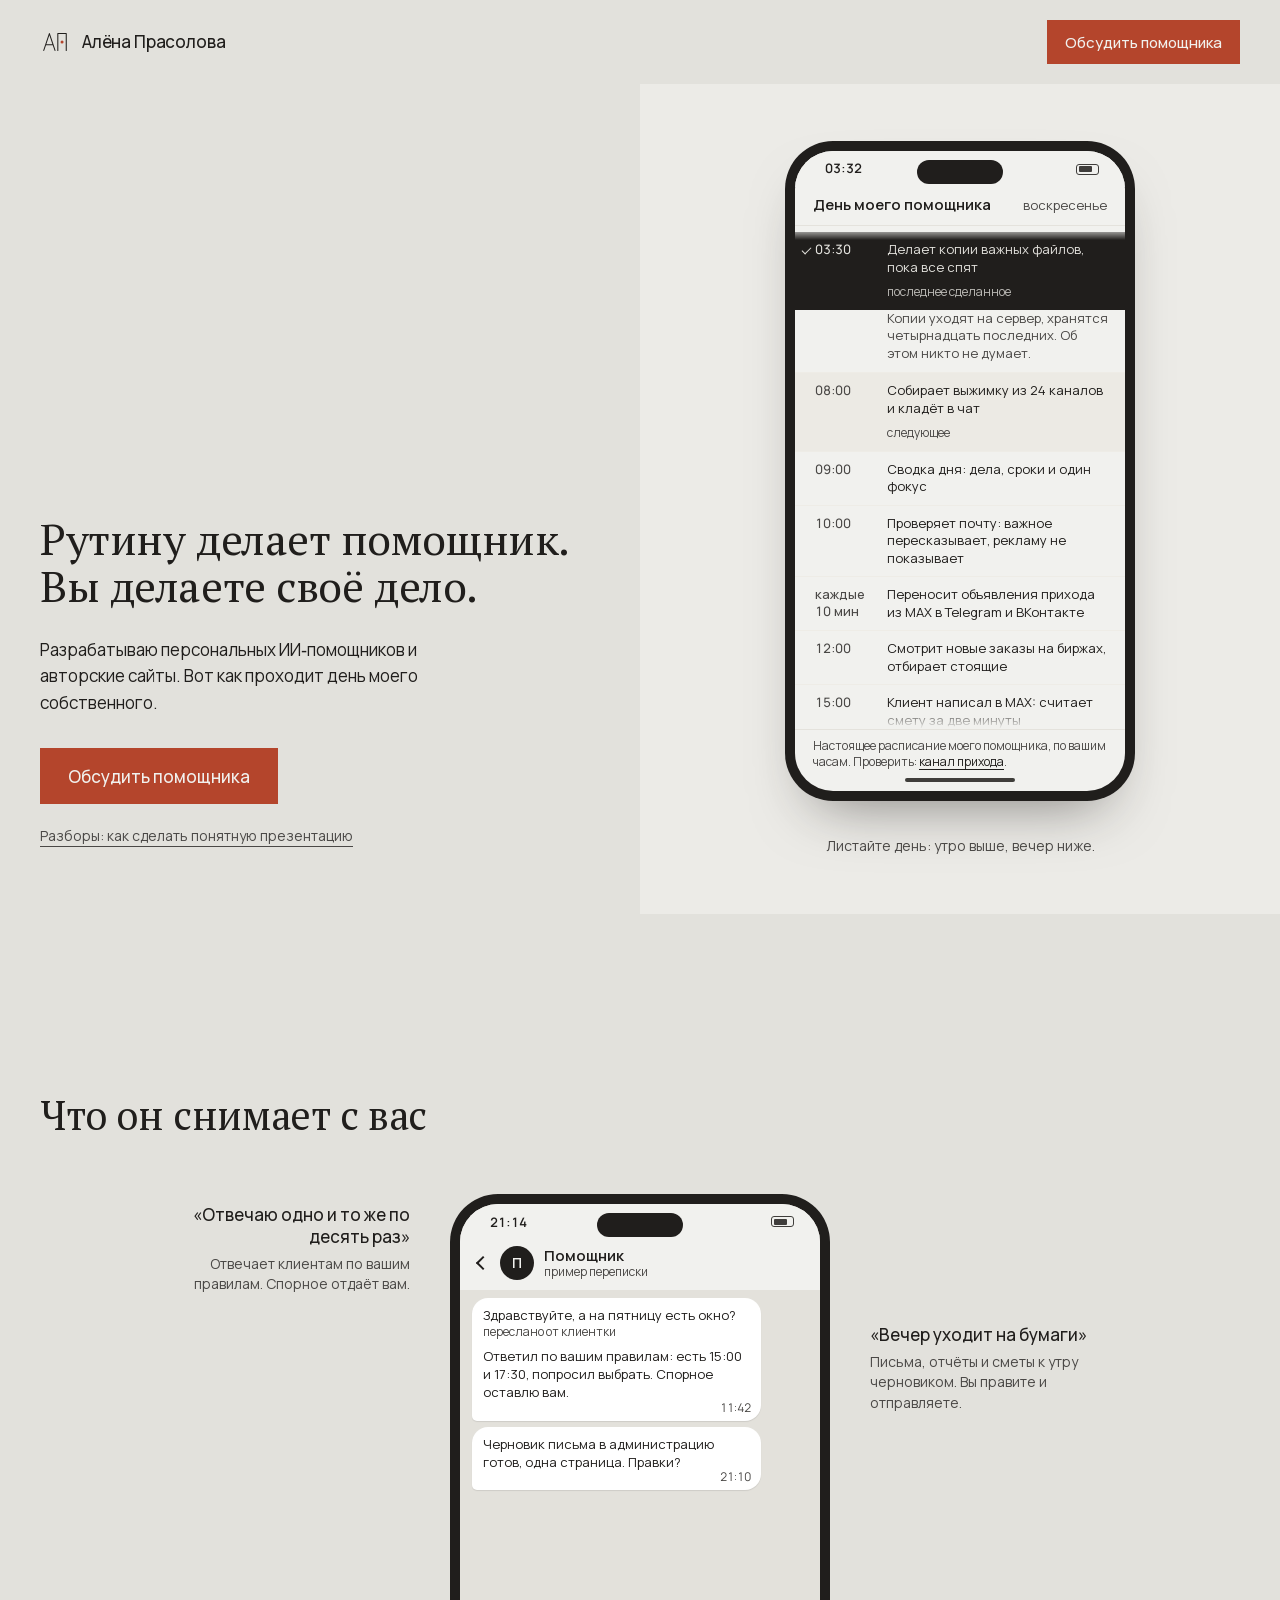
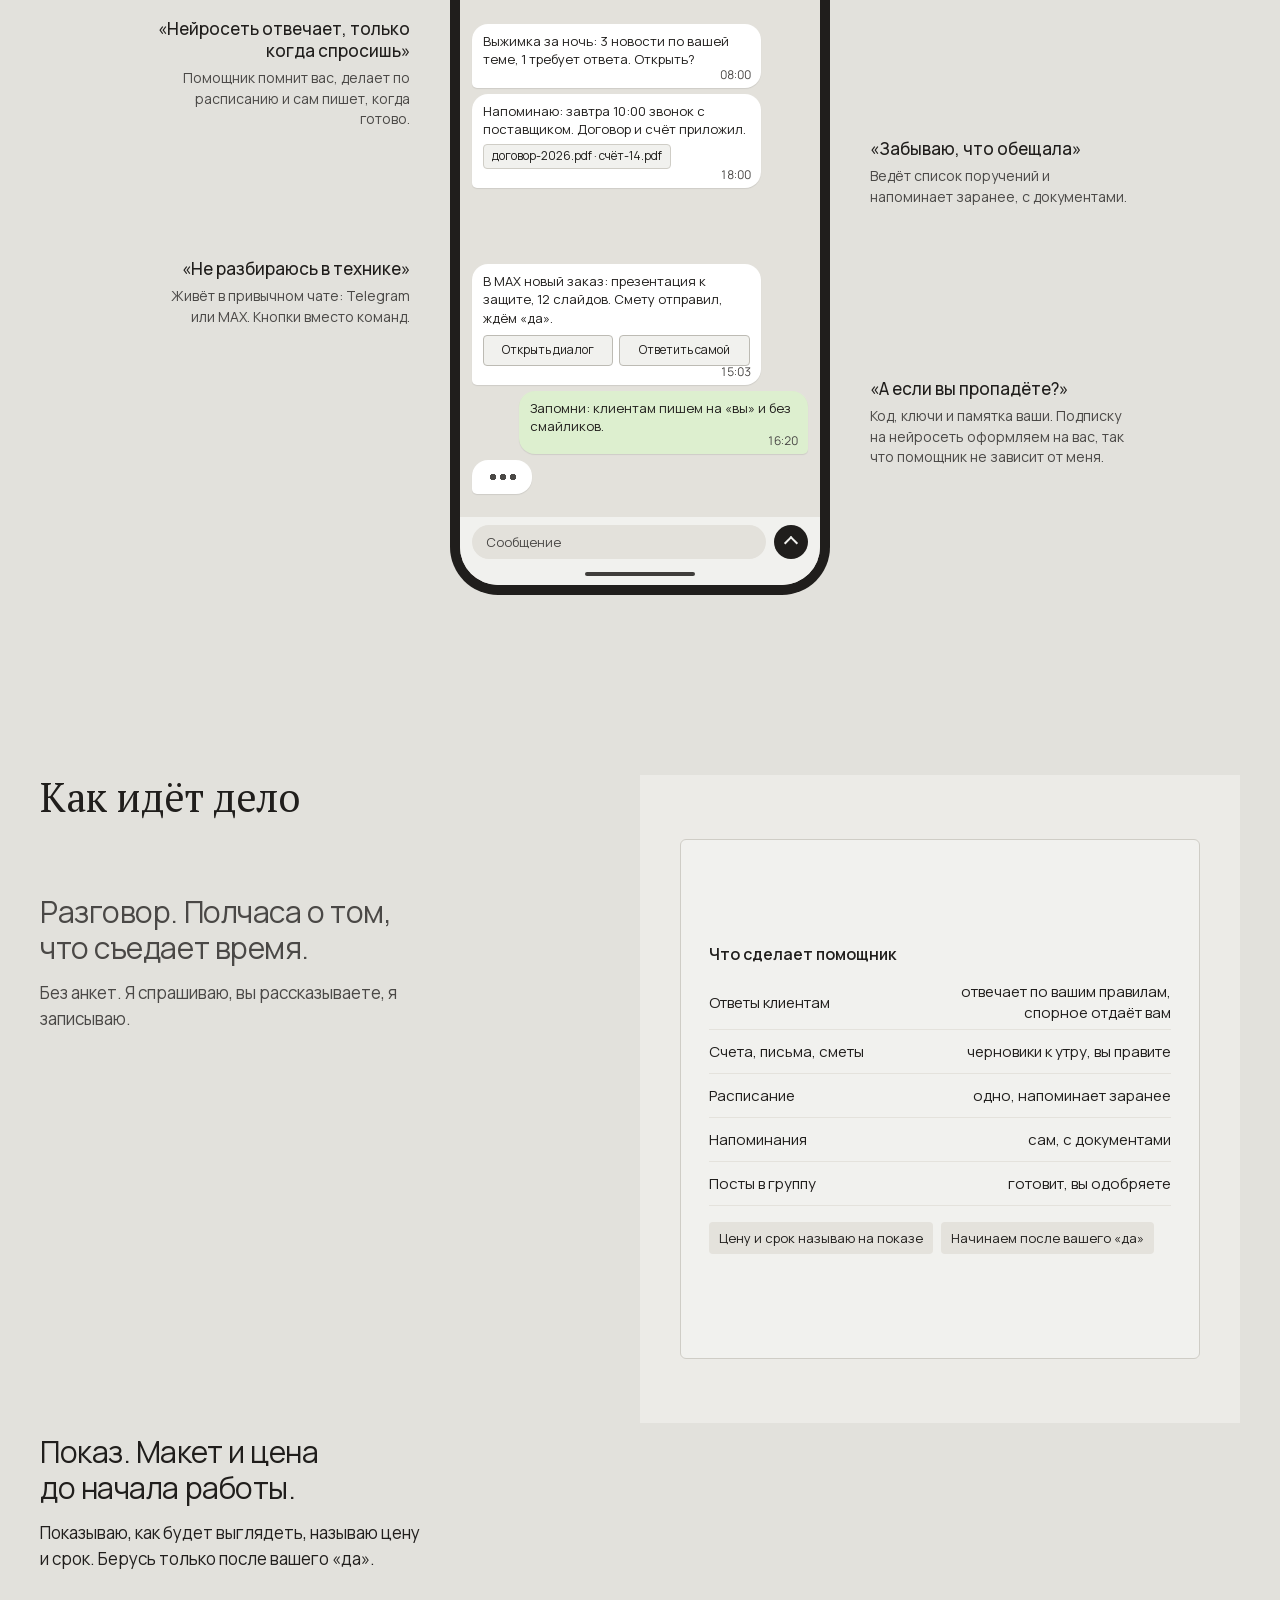
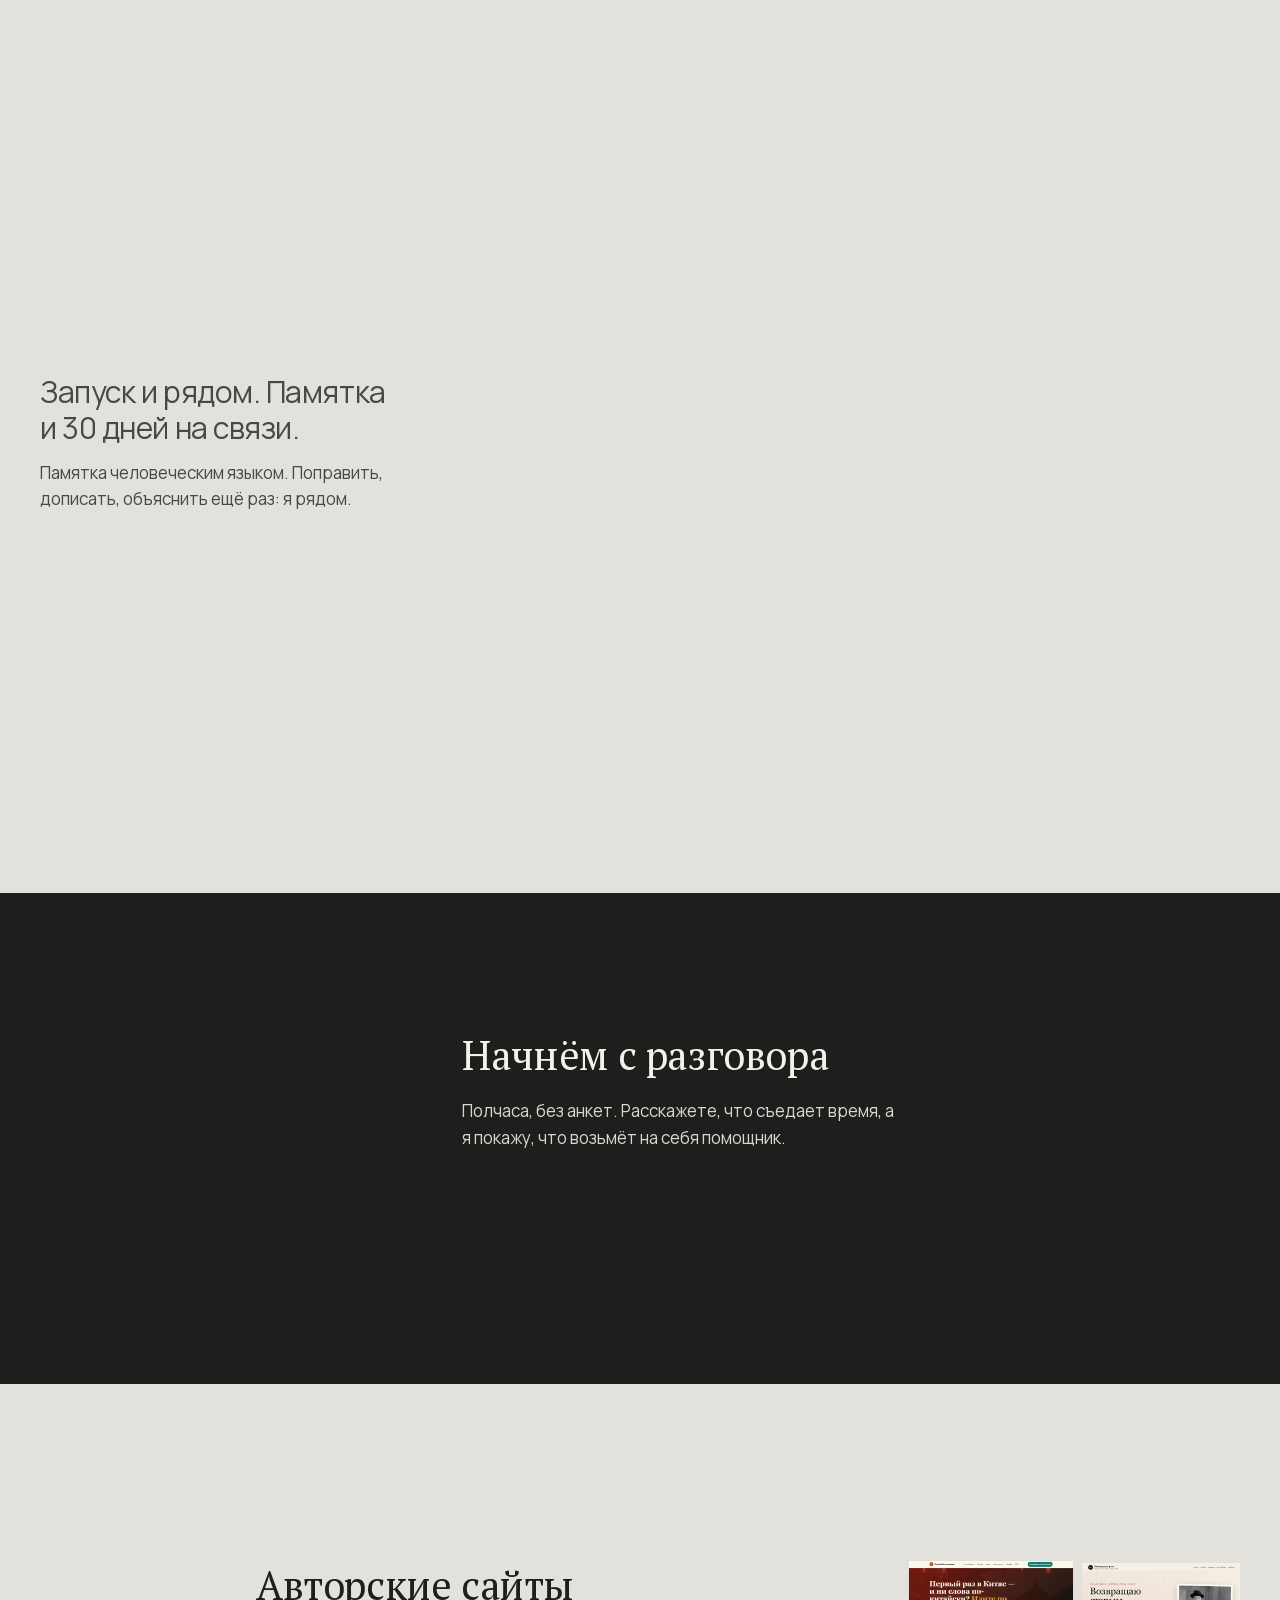
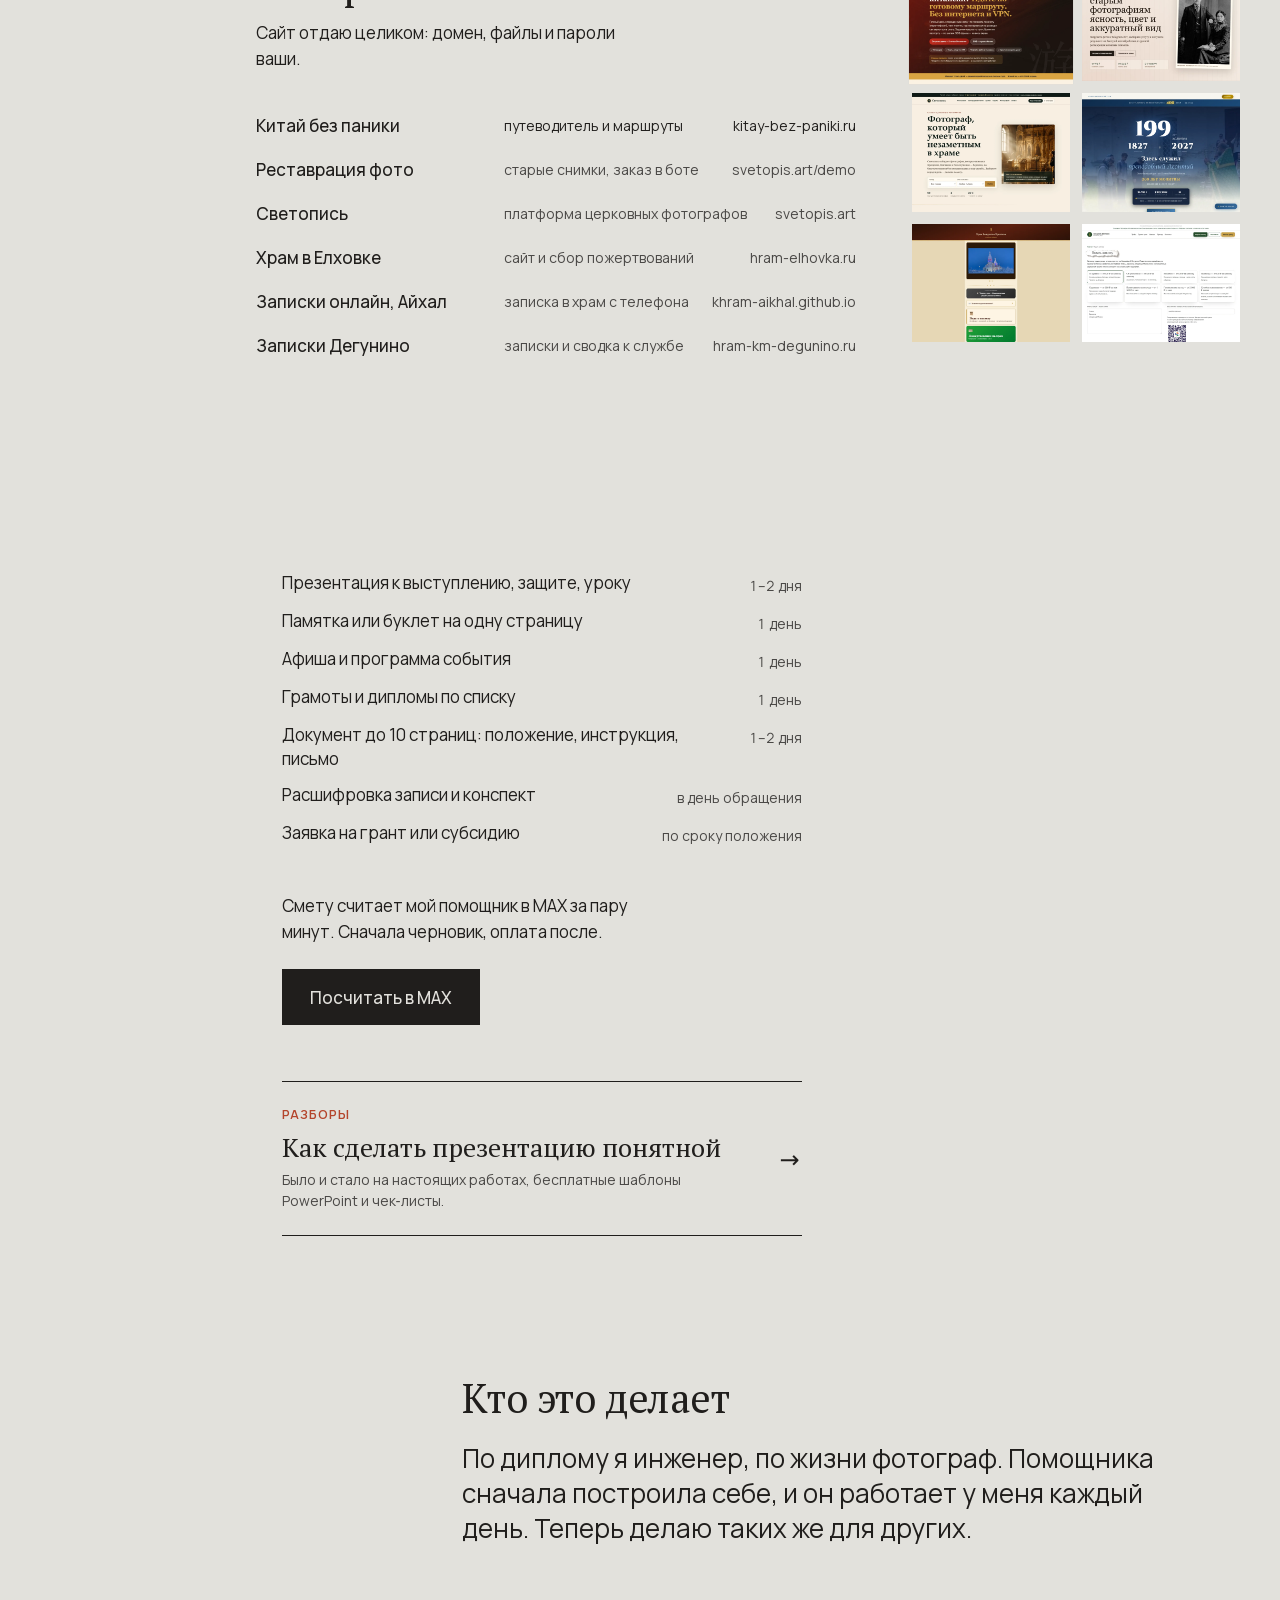
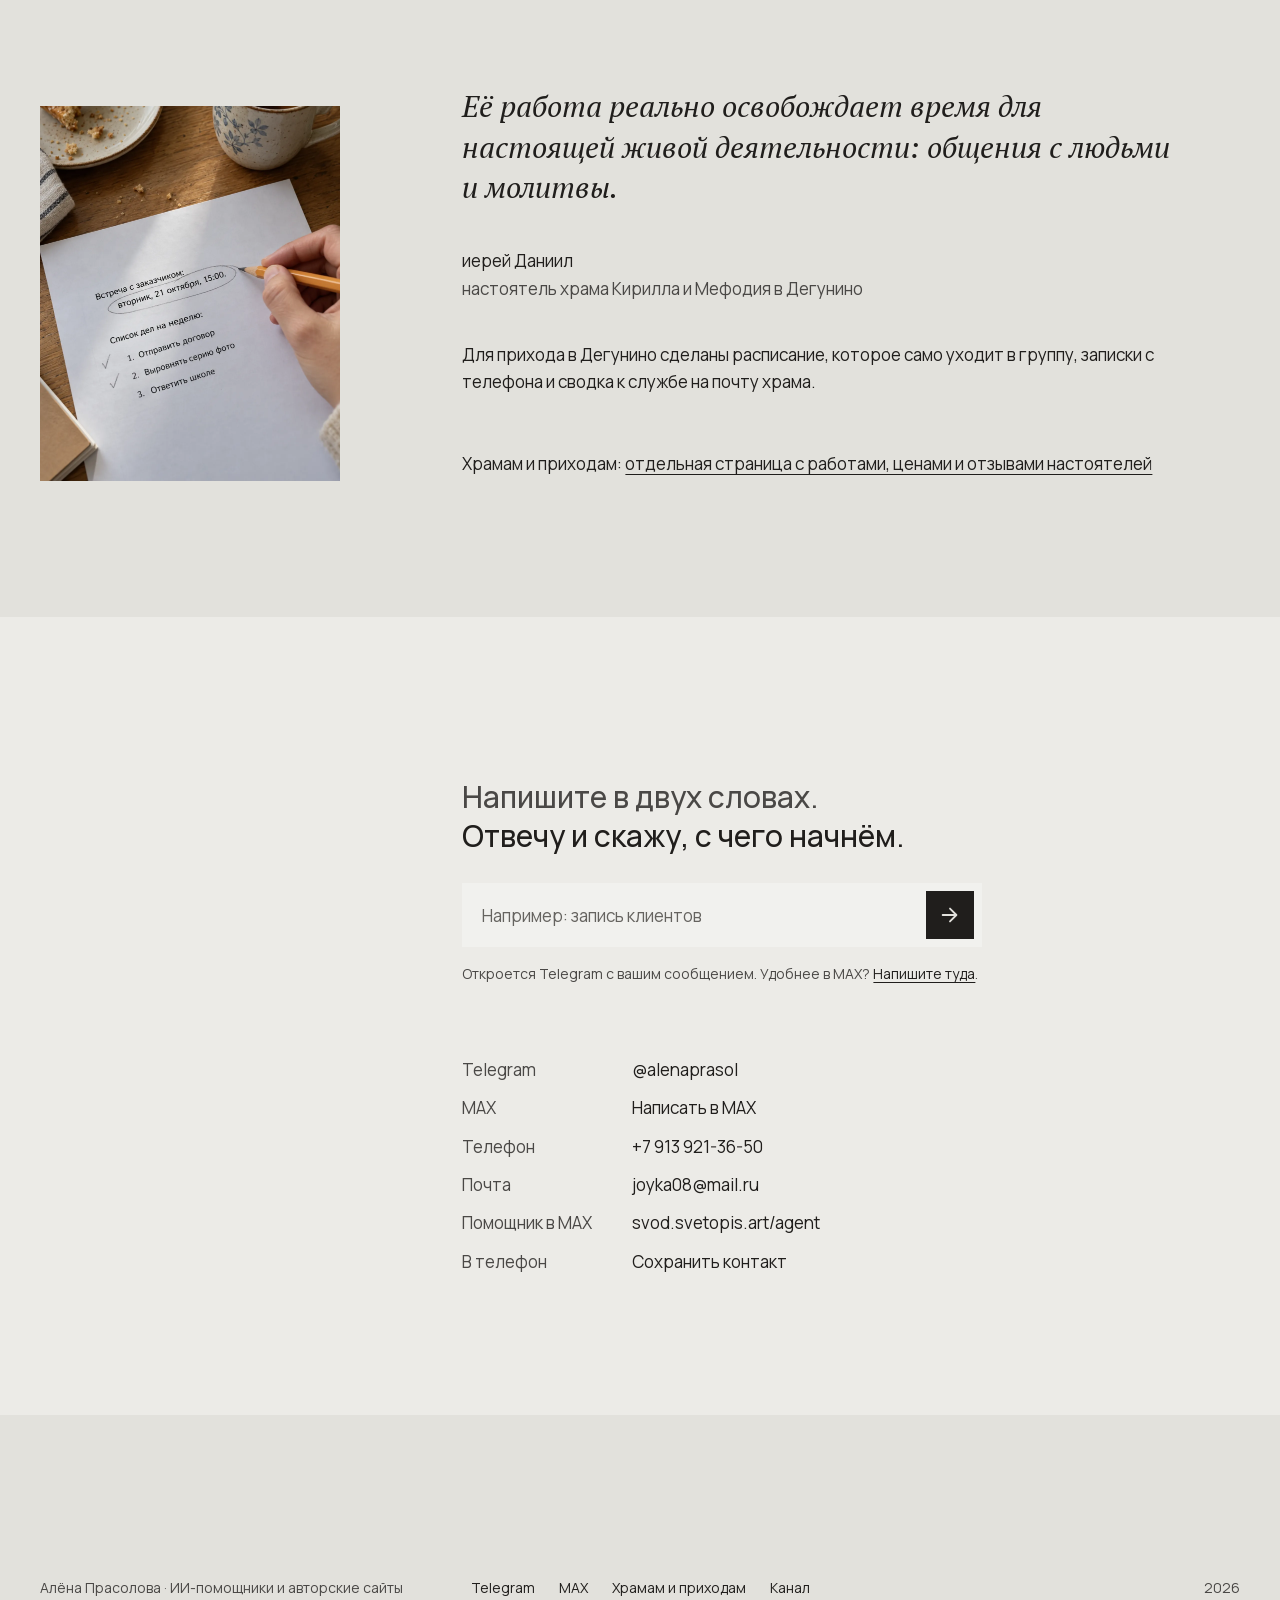
==== commit 3fa704d5: "Новая визитка: помощник работает на глазах (29.10.2026) Co-Authored-By: Claude Fable 5.1 <noreply@an" ====
--- a/index.html
+++ b/index.html
@@ -36,9 +36,12 @@
     </h1>
     <p class="hero__p" data-rise>Разрабатываю персональных ИИ‑помощников и авторские сайты. Вот как проходит день моего собственного.</p>
     <a class="btn btn--accent" href="https://t.me/alenaprasol?text=Здравствуйте,%20Алёна!%20Хочу%20обсудить%20помощника%20для%20">Обсудить помощника</a>
+    <a class="hero__razbory" href="/razbory/">Разборы: как сделать понятную презентацию</a>
   </div>
   <div class="hero__stage">
     <div class="pom" data-ui id="pom">
+     <div class="pom__screen">
+      <div class="tel__status" aria-hidden="true"><span class="tel__time" id="chasy-st">12:00</span><span class="tel__island"></span><span class="tel__bat"></span></div>
       <div class="pom__head">
         <span class="pom__title">День моего помощника</span>
         <span class="pom__clock" id="chasy">по вашим часам</span>
@@ -55,8 +58,11 @@
         <li data-h="21"><button type="button"><span class="t">21:00</span><span class="s">Вечер: что не сделано, переносит в задачник</span></button><p class="more">Ничего не теряется. Утром хвосты видны первыми.</p></li>
         <li data-h="18" data-wd="0"><button type="button"><span class="t">вс 18:00</span><span class="s">Обзор недели: что сделано, что зависло</span></button><p class="more">Раз в неделю, воскресным вечером. Короткий список вместо угрызений.</p></li>
       </ol>
-      <p class="pom__note">Настоящее расписание моего помощника, по вашим часам. Проверить: <a href="https://t.me/Hram_Kirilla_i_Mefodiya" target="_blank" rel="noopener">канал прихода</a>. <button type="button" class="pom__all" id="ves-den" hidden>Весь день</button></p>
-    </div>
+      <p class="pom__note">Настоящее расписание моего помощника, по вашим часам. Проверить: <a href="https://t.me/Hram_Kirilla_i_Mefodiya" target="_blank" rel="noopener">канал прихода</a>.</p>
+      <span class="tel__home" aria-hidden="true"></span>
+     </div>
+    </div>
+    <p class="pom__hint">Листайте день: утро выше, вечер ниже.</p>
   </div>
 </section>
 
@@ -68,7 +74,8 @@
       <div class="band">
         <div class="note note--l" data-rise data-msg="1"><h3>«Отвечаю одно и то же по десять раз»</h3><p>Отвечает клиентам по вашим правилам. Спорное отдаёт вам.</p></div>
         <div class="slice slice--first" data-ui>
-          <div class="chat__head"><span class="chat__ava" aria-hidden="true"></span><span>Помощник</span><span class="chat__st">пример переписки</span></div>
+          <div class="tel__status" aria-hidden="true"><span class="tel__time">21:14</span><span class="tel__island"></span><span class="tel__bat"></span></div>
+          <div class="chat__head"><span class="chat__back" aria-hidden="true"></span><span class="chat__ava" aria-hidden="true">П</span><span class="chat__who">Помощник<span class="chat__st">пример переписки</span></span></div>
           <div class="msg msg--bot" data-i="1"><p>Здравствуйте, а на пятницу есть окно? <span class="msg__fwd">переслано от клиентки</span></p><p>Ответил по вашим правилам: есть 15:00 и 17:30, попросил выбрать. Спорное оставлю вам.</p><span class="msg__t">11:42</span></div>
           <div class="msg msg--bot" data-i="2"><p>Черновик письма в администрацию готов, одна страница. Правки?</p><span class="msg__t">21:10</span></div>
           <div class="msg msg--me" data-i="2"><p>Второй абзац короче.</p><span class="msg__t">21:14</span></div>
@@ -92,6 +99,8 @@
           <div class="msg msg--bot" data-i="5"><p>В MAX новый заказ: презентация к защите, 12 слайдов. Смету отправил, ждём «да».</p><span class="msg__btns"><span>Открыть диалог</span><span>Ответить самой</span></span><span class="msg__t">15:03</span></div>
           <div class="msg msg--me" data-i="6"><p>Запомни: клиентам пишем на «вы» и без смайликов.</p><span class="msg__t">16:20</span></div>
           <div class="msg msg--bot" data-i="6"><p>Записал в правила. Так и буду отвечать.</p><span class="msg__t">16:20</span></div>
+          <div class="chat__vvod" aria-hidden="true"><span>Сообщение</span><i></i></div>
+          <span class="tel__home" aria-hidden="true"></span>
         </div>
         <div class="note note--r" data-rise data-msg="6"><h3>«А если вы пропадёте?»</h3><p>Код, ключи и памятка ваши. Подписку на нейросеть оформляем на вас, так что помощник не зависит от меня.</p></div>
       </div>
@@ -227,6 +236,7 @@
     </ul>
     <p class="melkoe__p" data-rise>Смету считает мой помощник в MAX за пару минут. Сначала черновик, оплата после.</p>
     <a class="btn btn--ink" data-rise href="https://svod.svetopis.art/agent?start=vizitka">Посчитать в MAX</a>
+    <a class="melkoe__razbory" data-rise href="/razbory/"><span class="melkoe__razbory-n">Разборы</span><span class="melkoe__razbory-t">Как сделать презентацию понятной</span><span class="melkoe__razbory-p">Было и стало на настоящих работах, бесплатные шаблоны PowerPoint и чек‑листы.</span></a>
   </div>
 </section>
 
--- a/style.css
+++ b/style.css
@@ -27,6 +27,9 @@
   --gap-section:clamp(96px,14vw,200px);
   --ease:cubic-bezier(.16,1,.3,1);
   --ui-font:13px;
+  --tel:#201E1C;          /* рамка телефона */
+  --tel-bg:#E3E1DB;       /* фон мессенджера */
+  --bub-me:#DDEFCF;       /* свои сообщения */
 }
 @media (max-width:760px){:root{--margin:20px}}
 
@@ -74,13 +77,23 @@
 .hero__p{margin-top:28px;max-width:44ch;color:var(--ink)}
 .hero .btn{margin-top:32px;align-self:flex-start}
 .hero__stage{display:grid;place-items:center;background:var(--surface);padding:48px var(--margin)}
+/* спокойная ссылка на разборы под первой кнопкой */
+.hero__razbory{align-self:flex-start;display:inline-flex;align-items:center;min-height:44px;margin-top:10px;font-size:var(--step-small);color:var(--muted);text-decoration:underline;text-decoration-thickness:1px;text-underline-offset:5px}
+.hero__razbory:hover{color:var(--ink)}
 
 /* окно помощника (фрагмент интерфейса, живёт по своим правилам) */
-.pom{width:min(450px,100%);background:var(--paper);border:1px solid #CFCDC6;border-radius:6px;display:flex;flex-direction:column;font-size:var(--ui-font);line-height:1.35;overflow:hidden} /* taste-skill-ignore: внутри фрагмента data-ui или фокус поля */
-.pom__head{display:flex;justify-content:space-between;align-items:baseline;padding:14px 16px 10px;border-bottom:1px solid #E4E2DC} /* taste-skill-ignore: внутри фрагмента data-ui или фокус поля */
-.pom__title{font-weight:600;font-size:14px}
+.pom{width:min(350px,100%);height:clamp(520px,calc(100svh - 190px),660px);background:var(--tel);border-radius:48px;padding:10px;box-shadow:0 30px 60px -30px rgba(32,30,28,.55);font-size:var(--ui-font);line-height:1.35} /* taste-skill-ignore: рамка и экран телефона, фрагмент data-ui */
+.pom__screen{height:100%;display:flex;flex-direction:column;background:var(--paper);border-radius:38px;overflow:hidden;position:relative}
+.tel__status{display:flex;justify-content:space-between;align-items:center;flex:none;height:36px;padding:0 26px 0 30px;font-size:13px;font-weight:600;font-variant-numeric:tabular-nums;position:relative;background:var(--paper)}
+.tel__island{position:absolute;left:50%;top:9px;width:86px;height:24px;margin-left:-43px;background:var(--tel);border-radius:12px}
+.tel__bat{width:23px;height:11px;border:1.5px solid var(--ink);border-radius:3px;position:relative;opacity:.85} /* taste-skill-ignore: рамка и экран телефона, фрагмент data-ui */
+.tel__bat::after{content:"";position:absolute;left:1.5px;top:1.5px;bottom:1.5px;width:65%;background:var(--ink);border-radius:1px}
+.tel__home{display:block;flex:none;width:110px;height:4px;margin:8px auto 9px;border-radius:2px;background:var(--ink);opacity:.85}
+.pom__hint{margin-top:16px;font-size:var(--step-small);color:var(--muted);text-align:center}
+.pom__head{display:flex;justify-content:space-between;align-items:baseline;flex:none;padding:8px 18px 10px;border-bottom:1px solid #E4E2DC} /* taste-skill-ignore: внутри фрагмента data-ui или фокус поля */
+.pom__title{font-weight:600;font-size:15px}
 .pom__clock{color:var(--muted);font-variant-numeric:tabular-nums}
-.pom__list{padding:6px 0;position:relative}
+.pom__list{flex:1;min-height:0;overflow-y:auto;-webkit-overflow-scrolling:touch;scrollbar-width:thin;scrollbar-color:#BDBBB4 transparent;padding:6px 0;position:relative;-webkit-mask-image:linear-gradient(transparent,#000 14px,#000 calc(100% - 22px),transparent);mask-image:linear-gradient(transparent,#000 14px,#000 calc(100% - 22px),transparent)} /* taste-skill-ignore: мягкий край ленты внутри экрана телефона */
 .pom__list li{border-bottom:1px solid #EEECE6} /* taste-skill-ignore: внутри фрагмента data-ui или фокус поля */
 .pom__list li:last-child{border-bottom:0}
 .pom__list button{display:grid;grid-template-columns:62px 1fr;gap:10px;width:100%;text-align:left;padding:9px 16px 9px 20px;align-items:start;transition:background-color .35s var(--ease),color .35s var(--ease)}
@@ -103,20 +116,16 @@
 .pom__list .more a{text-decoration:underline;text-underline-offset:3px;color:var(--ink)}
 .js .pom__list .more{display:none}
 .js .pom__list li.is-open .more{display:block}
-.pom__note{padding:10px 16px 12px;color:var(--muted);border-top:1px solid #E4E2DC;font-size:12px} /* taste-skill-ignore: внутри фрагмента data-ui */
+.pom__note{flex:none;padding:8px 18px 0;color:var(--muted);border-top:1px solid #E4E2DC;font-size:12px} /* taste-skill-ignore: внутри фрагмента data-ui */
 .pom__note a{color:var(--ink);text-decoration:underline;text-underline-offset:3px}
-.pom__all{display:inline;padding:0;font-size:12px;color:var(--ink);text-decoration:underline;text-underline-offset:3px}
-.pom__all[hidden]{display:none}
-.js .pom__list li.is-hidden{display:none} /* taste-skill-ignore: внутри фрагмента data-ui или фокус поля */
 
 @media (max-width:900px){
   .hero{grid-template-columns:1fr;min-height:0}
-  .hero__stage{order:-1;min-height:0;padding:20px var(--margin) 24px}
-  .pom{width:min(100%,440px)}
+  .hero__stage{min-height:0;padding:40px var(--margin) 48px}
+  .pom{width:min(100%,330px);height:560px}
   .pom__list button{grid-template-columns:54px 1fr;padding:12px 14px 12px 20px;min-height:44px}
   .pom__list .more{padding-left:84px}
-  .pom__all{padding:10px 0;margin:-10px 0}
-  .hero__text{padding:20px var(--margin) 48px}
+  .hero__text{padding:36px var(--margin) 44px}
   .hero__h{font-size:clamp(1.5rem,6.4vw,2rem)}
   .hero__p{font-size:var(--step-body)}
 }
@@ -132,23 +141,32 @@
 .note h3{font-size:var(--step-body);font-weight:500;line-height:1.3;margin-bottom:6px}
 .note p{font-size:var(--step-small);line-height:1.45;color:var(--muted)}
 .note.is-on h3,.note:hover h3{color:var(--ink)}
-.slice{background:var(--paper);border-left:1px solid #CFCDC6;border-right:1px solid #CFCDC6;padding:10px 14px;font-size:var(--ui-font);line-height:1.4;min-height:240px} /* taste-skill-ignore: внутри фрагмента data-ui или фокус поля */
-.slice--first{border-top:1px solid #CFCDC6;border-radius:6px 6px 0 0;padding-top:0} /* taste-skill-ignore: внутри фрагмента data-ui или фокус поля */
-.slice--last{border-bottom:1px solid #CFCDC6;border-radius:0 0 6px 6px;padding-bottom:16px} /* taste-skill-ignore: внутри фрагмента data-ui или фокус поля */
-.chat__head{display:flex;align-items:center;gap:10px;padding:12px 0;margin:0 -14px 8px;padding-inline:14px;border-bottom:1px solid #E4E2DC;font-weight:600;font-size:14px} /* taste-skill-ignore: внутри фрагмента data-ui или фокус поля */
-.chat__ava{width:26px;height:26px;border-radius:50%;background:var(--ink)}
-.chat__st{margin-left:auto;font-weight:400;color:var(--muted);font-size:12px}
-.msg{position:relative;max-width:86%;padding:8px 10px 18px;margin:6px 0;border-radius:10px;background:#ECEAE4;transition:background-color .2s}
+.slice{background:var(--tel-bg);border-left:10px solid var(--tel);border-right:10px solid var(--tel);padding:10px 12px;font-size:var(--ui-font);line-height:1.4;min-height:240px;position:relative} /* taste-skill-ignore: рамка и экран телефона, фрагмент data-ui */
+.slice--first{border-top:10px solid var(--tel);border-radius:48px 48px 0 0;padding-top:0;overflow:hidden} /* taste-skill-ignore: рамка и экран телефона, фрагмент data-ui */
+.slice--first .tel__status{margin:0 -12px}
+.slice--last{border-bottom:10px solid var(--tel);border-radius:0 0 48px 48px;padding-bottom:0;overflow:hidden} /* taste-skill-ignore: рамка и экран телефона, фрагмент data-ui */
+.slice--last .tel__home{position:absolute;left:50%;bottom:0;margin:0 0 9px -55px}
+.chat__vvod{display:flex;align-items:center;gap:8px;margin:12px -12px 0;padding:8px 12px 26px;background:var(--paper)}
+.chat__vvod span{flex:1;padding:8px 14px;border-radius:18px;background:var(--tel-bg);color:var(--muted)}
+.chat__vvod i{width:34px;height:34px;border-radius:50%;background:var(--tel);flex:none;position:relative}
+.chat__vvod i::after{content:"";position:absolute;left:12px;top:13px;width:8px;height:8px;border:solid var(--paper);border-width:2px 2px 0 0;transform:rotate(-45deg)} /* taste-skill-ignore: рамка и экран телефона, фрагмент data-ui */
+.chat__head{display:flex;align-items:center;gap:10px;padding:6px 14px 10px;margin:0 -12px 8px;background:var(--paper);font-weight:600;font-size:15px}
+.chat__back{width:10px;height:10px;margin:0 2px 0 4px;border:solid var(--ink);border-width:0 0 2px 2px;transform:rotate(45deg)} /* taste-skill-ignore: рамка и экран телефона, фрагмент data-ui */
+.chat__who{display:flex;flex-direction:column;line-height:1.2}
+.chat__ava{width:34px;height:34px;border-radius:50%;background:var(--ink);color:var(--paper);display:grid;place-items:center;font-size:14px;font-weight:600}
+.chat__st{font-weight:400;color:var(--muted);font-size:12px}
+.msg{position:relative;max-width:86%;padding:8px 11px 19px;margin:6px 0;border-radius:16px 16px 16px 5px;background:#fff;box-shadow:0 1px 1px rgba(32,30,28,.1);transition:background-color .2s} /* taste-skill-ignore: рамка и экран телефона, фрагмент data-ui */
 .msg p+p{margin-top:6px}
-.msg--me{margin-left:auto;background:#DCE3D8}
+.msg--me{margin-left:auto;background:var(--bub-me);border-radius:16px 16px 5px 16px}
 .js .msg.is-wait{opacity:0;transform:translateY(8px)}
 .js .msg.is-show{transition:opacity .4s var(--ease),transform .4s var(--ease),background-color .2s}
-.js .msg.is-typing{opacity:1;transform:none}
+.js .msg.is-typing{opacity:1;transform:none;background:transparent;box-shadow:none;transition:none}
+.js .msg.is-typing::before{content:"";position:absolute;left:0;top:0;width:60px;height:34px;border-radius:16px 16px 16px 5px;background:#fff;box-shadow:0 1px 1px rgba(32,30,28,.1)} /* taste-skill-ignore: пузырёк «печатает» внутри фрагмента data-ui */
 .js .msg.is-typing>*{visibility:hidden}
-.js .msg.is-typing::after{content:"";position:absolute;left:12px;top:50%;width:30px;height:8px;margin-top:-4px;background:radial-gradient(circle,var(--muted) 3px,transparent 3.5px) 0 0/10px 8px repeat-x;animation:nabor .9s ease-in-out infinite} /* taste-skill-ignore: три точки набора внутри фрагмента data-ui */
+.js .msg.is-typing::after{content:"";position:absolute;left:16px;top:13px;width:30px;height:8px;background:radial-gradient(circle,var(--muted) 3px,transparent 3.5px) 0 0/10px 8px repeat-x;animation:nabor .9s ease-in-out infinite} /* taste-skill-ignore: три точки набора внутри фрагмента data-ui */
 @keyframes nabor{0%,100%{opacity:.35}50%{opacity:1}}
-.msg.is-on{background:#D9D7D0}
-.msg--me.is-on{background:#CBD6C5}
+.msg.is-on{background:#F3EFE6}
+.msg--me.is-on{background:#CDE6BC}
 .msg__t{position:absolute;right:10px;bottom:4px;font-size:12px;color:var(--muted);font-variant-numeric:tabular-nums}
 .msg__fwd{display:block;font-size:12px;color:var(--muted)}
 .msg__file{display:inline-block;margin-top:6px;padding:3px 8px;border:1px solid #CFCDC6;border-radius:4px;font-size:12px;background:var(--paper)} /* taste-skill-ignore: внутри фрагмента data-ui или фокус поля */
@@ -159,8 +177,9 @@
 @media (max-width:900px){
   .zachem__h{margin-bottom:32px}
   .band{grid-template-columns:1fr;row-gap:20px;margin-bottom:56px}
-  .slice{grid-column:1/-1;border:1px solid #CFCDC6;border-radius:6px;min-height:0;padding-top:10px} /* taste-skill-ignore: внутри фрагмента data-ui */
+  .slice{grid-column:1/-1;width:100%;max-width:360px;justify-self:center;border:10px solid var(--tel);border-radius:40px;min-height:0;padding-top:12px;overflow:hidden} /* taste-skill-ignore: рамка и экран телефона, фрагмент data-ui */
   .slice--first{padding-top:0}
+  .slice--last{padding-bottom:0}
   .note,.note--l,.note--r{max-width:none;padding-top:0;text-align:left;justify-self:stretch}
   .note h3{font-size:var(--step-body)}
   .note p{font-size:16px}
@@ -191,6 +210,7 @@
 .sheet__price{margin-top:16px;display:flex;gap:8px;flex-wrap:wrap}
 .sheet__price span{padding:7px 10px;background:#E4E2DC;color:var(--ink);border-radius:4px;font-size:13px}
 .sheet__foot b{font-weight:600}
+.chat--small{background:var(--tel-bg);padding:8px 10px;border-radius:14px}
 .chat--small .msg{max-width:94%;margin:5px 0}
 .step__stage{display:none}
 
@@ -236,6 +256,13 @@
 .rows .v{font-size:var(--step-small);color:var(--muted);font-variant-numeric:tabular-nums;padding-top:4px;white-space:nowrap}
 .melkoe__p{margin-top:40px;max-width:40ch}
 .melkoe .btn{margin-top:24px}
+/* блок-ссылка на разборы */
+.melkoe__razbory{display:block;position:relative;margin-top:56px;padding:22px 44px 24px 0;border-top:1px solid var(--ink);border-bottom:1px solid var(--ink)}
+.melkoe__razbory::after{content:"→";position:absolute;right:2px;top:50%;transform:translateY(-50%);font-size:24px;line-height:1;transition:transform .18s var(--ease)}
+.melkoe__razbory:hover::after{transform:translate(6px,-50%)}
+.melkoe__razbory-n{display:block;font-size:13px;letter-spacing:.08em;text-transform:uppercase;font-weight:600;color:var(--accent);margin-bottom:8px}
+.melkoe__razbory-t{display:block;font-family:var(--serif);font-size:26px;line-height:1.15}
+.melkoe__razbory-p{display:block;margin-top:8px;font-size:var(--step-small);line-height:1.45;color:var(--muted)}
 @media (max-width:900px){
   .col{width:auto;max-width:none;margin:0 var(--margin)}
   .rows li{grid-template-columns:1fr;min-height:44px}
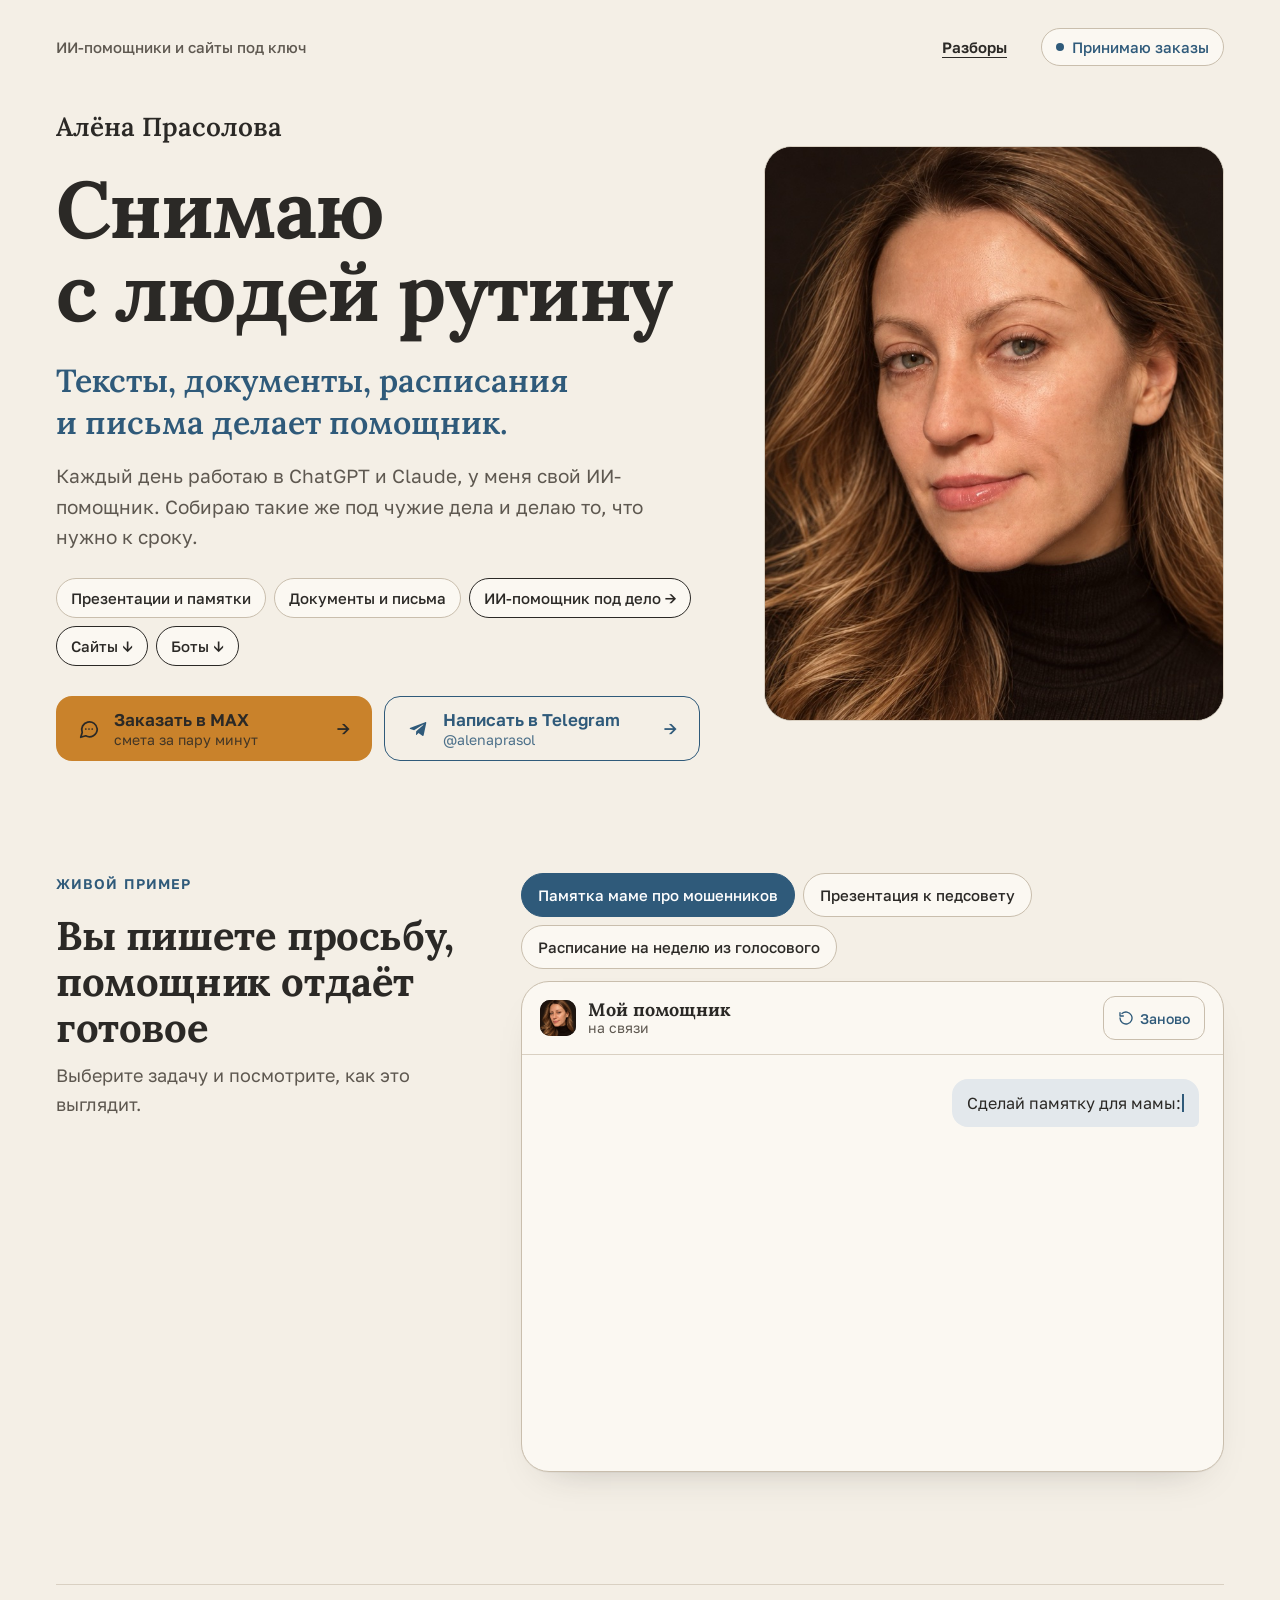
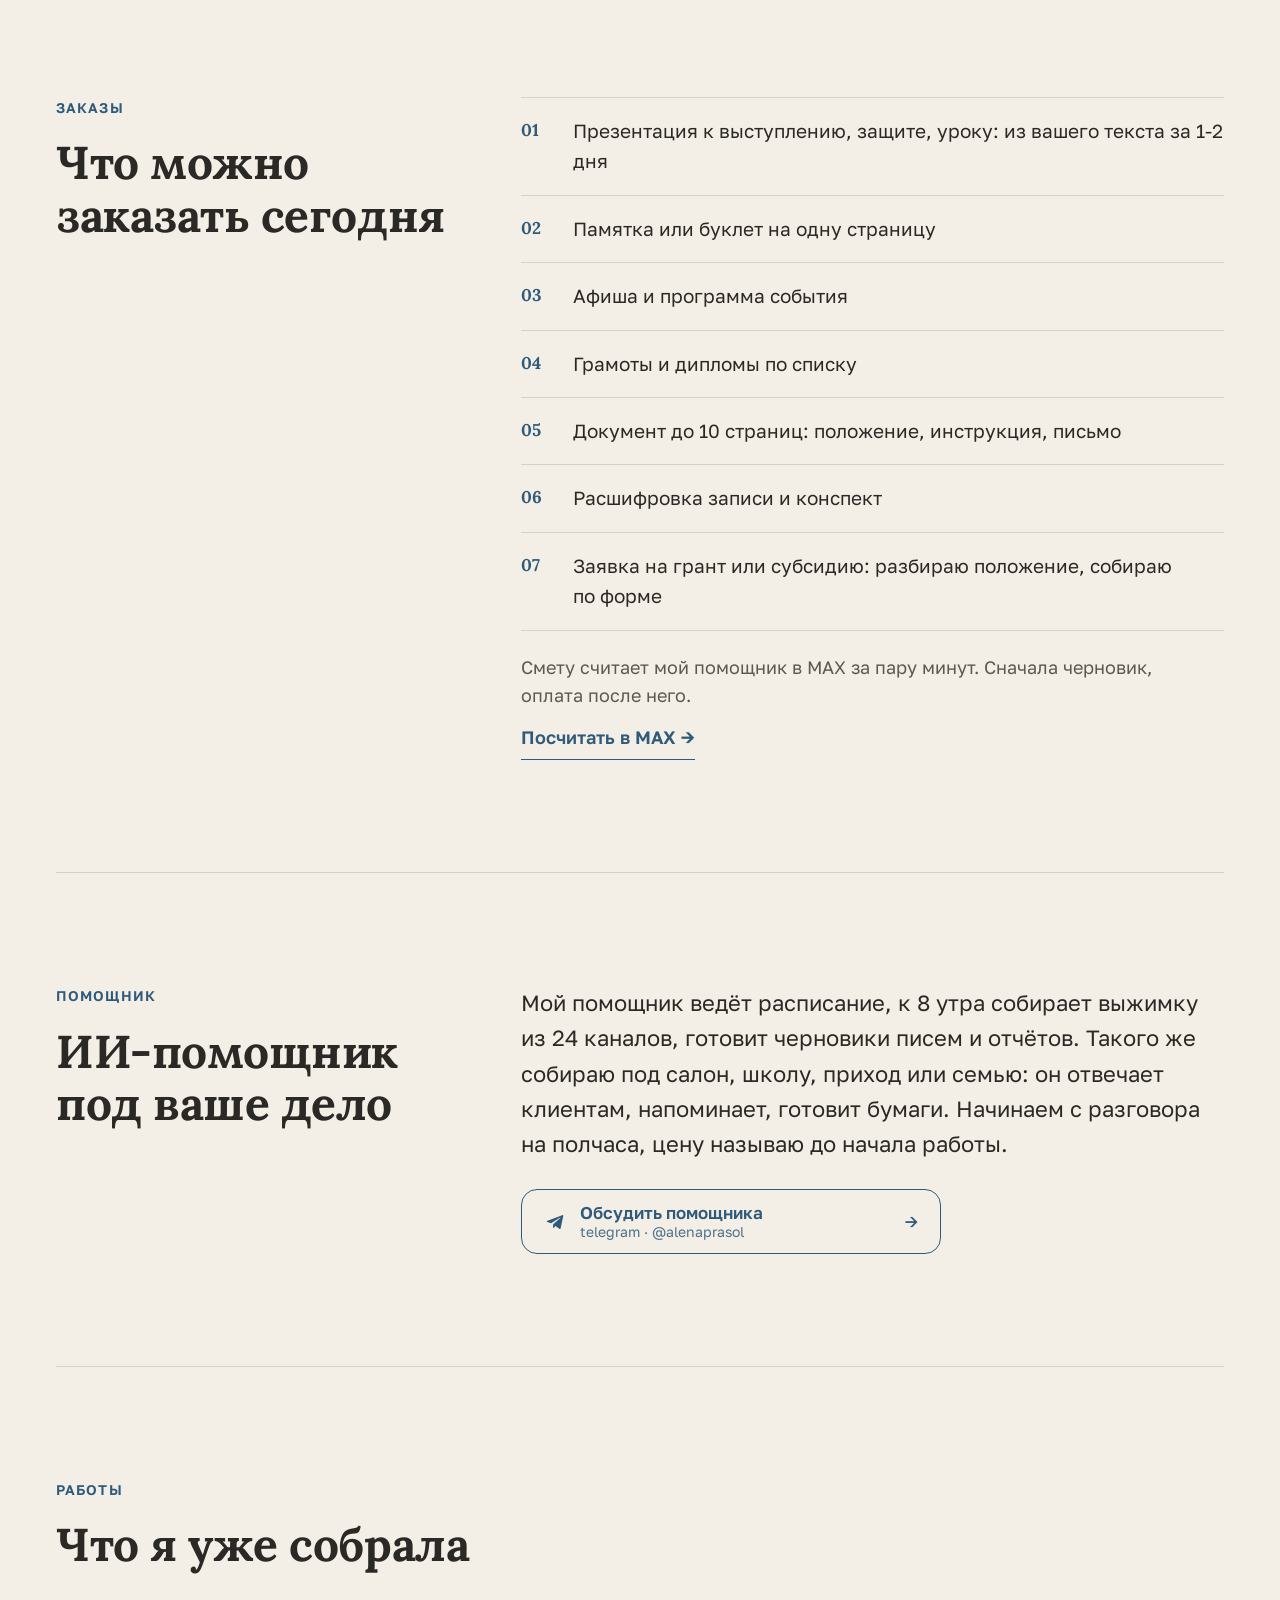
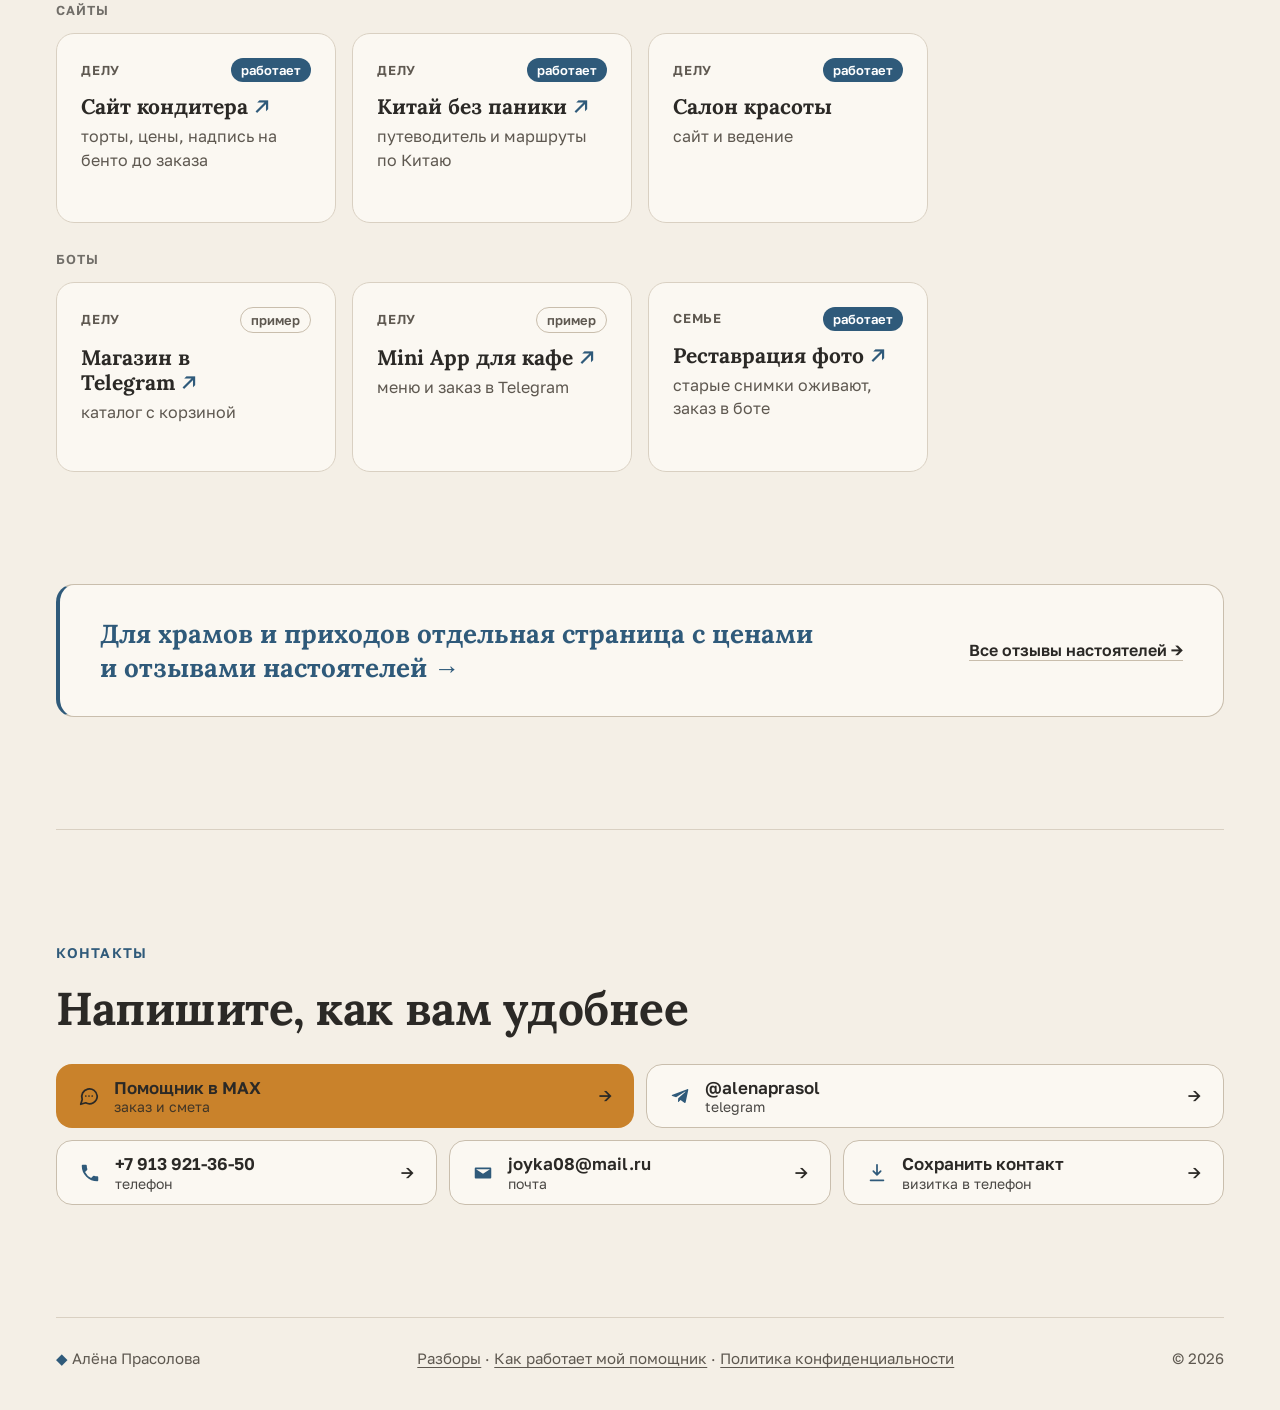
==== commit 720c1e80: "Визитка: главная «сайты под ключ», помощник на /pomoshchnik/ Co-Authored-By: Claude Opus 5.5 <norepl" ====
--- a/index.html
+++ b/index.html
@@ -1,291 +1,678 @@
 <!doctype html>
-<html lang="ru" class="no-js">
+<html lang="ru">
 <head>
 <meta charset="utf-8">
-<meta name="viewport" content="width=device-width, initial-scale=1">
-<title>Алёна Прасолова · ИИ-помощники и авторские сайты</title>
-<meta name="description" content="Разрабатываю персональных ИИ-помощников и авторские сайты под задачи человека или дела. Цену называю до начала работы.">
-<meta property="og:title" content="Алёна Прасолова · ИИ-помощники и авторские сайты">
-<meta property="og:description" content="Рутину делает помощник. Вы делаете своё дело. Персональные ИИ-помощники и авторские сайты, цена до начала работы.">
-<meta property="og:image" content="https://alena.svetopis.art/assets/og.png">
-<meta property="og:url" content="https://alena.svetopis.art/">
-<meta name="theme-color" content="#E2E1DC">
-<link rel="icon" href="assets/znak.svg" type="image/svg+xml">
-<link rel="preload" href="fonts/manrope-cyrillic.woff2" as="font" type="font/woff2" crossorigin>
-<link rel="preload" href="fonts/PTSerif-400-cyr.woff2" as="font" type="font/woff2" crossorigin>
-<link rel="stylesheet" href="style.css">
-<script>document.documentElement.classList.replace('no-js','js');window.__jsTimer=setTimeout(function(){document.documentElement.classList.replace('js','no-js')},3000)</script>
+<meta name="viewport" content="width=device-width, initial-scale=1, viewport-fit=cover">
+<title>Алёна Прасолова · ИИ-помощники и сайты под ключ</title>
+<meta name="description" content="Презентации, памятки, документы и ИИ-помощники под ваше дело. Смета в MAX за пару минут, платите после черновика.">
+<meta name="theme-color" content="#F4EFE6">
+<meta property="og:type" content="website">
+<meta property="og:title" content="Алёна Прасолова">
+<meta property="og:description" content="Презентации, памятки, документы и ИИ-помощники под ваше дело. Смета в MAX за пару минут, платите после черновика.">
+<meta property="og:url" content="https://alena.svetopis.art">
+<meta property="og:image" content="https://alena.svetopis.art/assets/alena-portret.jpg">
+<link rel="icon" href="data:image/svg+xml,%3Csvg xmlns='http://www.w3.org/2000/svg' viewBox='0 0 32 32'%3E%3Crect width='32' height='32' rx='8' fill='%23F4EFE6'/%3E%3Crect x='9' y='9' width='14' height='14' rx='3' fill='%232F5A7A'/%3E%3C/svg%3E">
+<link rel="preconnect" href="https://fonts.googleapis.com">
+<link rel="preconnect" href="https://fonts.gstatic.com" crossorigin>
+<link href="https://fonts.googleapis.com/css2?family=Golos+Text:wght@400;500;600&family=Lora:wght@600;700&display=swap" rel="stylesheet">
+<style>
+  :root{
+    --paper:#F4EFE6;
+    --paper-2:#EDE6DA;
+    --card:#FBF8F2;
+    --ink:#2B2926;
+    --muted:#5E5850;
+    --line:#D9D0C2;
+    --line-2:#C9BEAD;
+    --blue:#2F5A7A;
+    --blue-soft:#E3E8EC;
+    --amber:#C9822B;
+    --amber-hover:#B87422;
+    --serif:"Lora", Georgia, "Times New Roman", serif;
+    --sans:"Golos Text", system-ui, -apple-system, "Segoe UI", Roboto, Arial, sans-serif;
+    --gut:16px;
+    --radius:22px;
+    --ease:cubic-bezier(.22,.61,.36,1);
+  }
+  *{margin:0;padding:0;box-sizing:border-box}
+  html{-webkit-text-size-adjust:100%}
+  body{
+    background:var(--paper);color:var(--ink);
+    font-family:var(--sans);font-size:18px;line-height:1.6;
+    -webkit-font-smoothing:antialiased;text-rendering:optimizeLegibility;
+    overflow-x:hidden;
+  }
+  img{max-width:100%;display:block}
+  a{color:inherit}
+  :focus-visible{outline:3px solid var(--blue);outline-offset:3px;border-radius:6px}
+
+  .wrap{width:100%;max-width:1360px;margin:0 auto;padding:0 var(--gut)}
+  section{padding:72px 0}
+  .label{
+    font-family:var(--sans);font-size:14px;font-weight:600;letter-spacing:.08em;text-transform:uppercase;
+    color:var(--blue);margin-bottom:18px;
+  }
+  h2{font-family:var(--serif);font-weight:700;font-size:34px;line-height:1.15;letter-spacing:-.01em}
+  .rule{border:0;border-top:1px solid var(--line)}
+
+  /* ---------- top bar ---------- */
+  .top{display:flex;flex-wrap:wrap;gap:10px 18px;align-items:center;justify-content:space-between;padding:20px 0 0}
+  .brand{font-size:15px;font-weight:500;color:var(--muted)}
+  .status{display:inline-flex;align-items:center;gap:8px;font-size:15px;font-weight:500;color:var(--blue);
+    padding:6px 14px;border:1px solid var(--line-2);border-radius:999px;background:var(--card)}
+  .status i{width:8px;height:8px;border-radius:50%;background:var(--blue);display:block}
+
+  /* ---------- hero ---------- */
+  .hero{padding:24px 0 56px}
+  .hero-grid{display:grid;gap:28px}
+  .portrait{
+    border-radius:var(--radius);overflow:hidden;background:#1d1a17;
+    aspect-ratio:5/4;border:1px solid var(--line);
+  }
+  .portrait img{width:100%;height:100%;object-fit:cover;object-position:46% 32%}
+  .name{font-family:var(--serif);font-weight:600;font-size:22px;color:var(--ink);margin-bottom:14px}
+  h1{
+    font-family:var(--serif);font-weight:700;font-size:46px;line-height:1.04;letter-spacing:-.02em;
+    margin-bottom:20px;text-wrap:balance;
+  }
+  .lead{font-family:var(--serif);font-weight:600;font-size:24px;line-height:1.3;color:var(--blue);margin-bottom:18px;text-wrap:pretty}
+  .sub{font-size:18px;color:var(--muted);max-width:36em;margin-bottom:26px;text-wrap:pretty}
+  .chips{list-style:none;display:flex;flex-wrap:wrap;gap:8px;margin-bottom:30px}
+  .chips li{font-size:15px;font-weight:500;padding:7px 14px;border:1px solid var(--line-2);border-radius:999px;background:var(--card)}
+  .chips li:has(a){padding:0;border-color:currentColor}
+  .chips li a{display:block;padding:7px 14px;color:inherit;text-decoration:none;border-radius:999px}
+  .chips li a:hover{background:var(--line-2)}
+  .top-link{margin-left:auto;margin-right:16px;font-size:15px;font-weight:600;color:inherit;text-underline-offset:4px}
+  .foot-links a{color:inherit;text-underline-offset:3px}
+  .works-sub{font-size:13px;font-weight:600;letter-spacing:.08em;text-transform:uppercase;opacity:.65;margin:26px 0 12px;scroll-margin-top:80px}
+
+  .btns{display:flex;flex-direction:column;gap:12px}
+  .btn{
+    display:flex;align-items:center;gap:14px;min-height:60px;padding:12px 22px;border-radius:16px;
+    text-decoration:none;font-weight:600;font-size:17px;line-height:1.25;
+    transition:transform .2s var(--ease), background-color .2s var(--ease), border-color .2s var(--ease), box-shadow .2s var(--ease);
+    -webkit-tap-highlight-color:transparent;
+  }
+  .btn svg{width:22px;height:22px;flex:none}
+  .btn .lab{display:flex;flex-direction:column}
+  .btn small{font-size:14px;font-weight:400;opacity:.85}
+  .btn .arw{margin-left:auto;font-weight:500}
+  .btn-main{background:var(--amber);color:var(--ink)}
+  .btn-main:hover{background:var(--amber-hover)}
+  .btn-line{border:1.5px solid var(--blue);color:var(--blue);background:transparent}
+  .btn-line:hover{background:var(--blue-soft)}
+  .btn:active{transform:scale(.98)}
+
+  /* ---------- live assistant ---------- */
+  .demo{padding-top:16px}
+  .demo-head{margin-bottom:22px}
+  .demo-head p{color:var(--muted);margin-top:10px;max-width:34em}
+  .scen{display:flex;flex-wrap:wrap;gap:8px;padding:0 0 12px}
+  .scen::-webkit-scrollbar{display:none}
+  .scen button{
+    flex:none;font:500 15px/1.2 var(--sans);color:var(--ink);background:var(--card);
+    border:1px solid var(--line-2);border-radius:999px;padding:0 16px;min-height:44px;cursor:pointer;
+    transition:background-color .2s var(--ease), color .2s var(--ease), border-color .2s var(--ease);
+  }
+  .scen button:hover{border-color:var(--blue)}
+  .scen button[aria-pressed="true"]{background:var(--blue);border-color:var(--blue);color:#fff}
+
+  .chat{
+    background:var(--card);border:1px solid var(--line-2);border-radius:var(--radius);overflow:hidden;
+    box-shadow:0 1px 0 rgba(43,41,38,.04), 0 18px 40px -28px rgba(43,41,38,.35);
+  }
+  .chat-top{display:flex;align-items:center;gap:12px;padding:14px 18px;border-bottom:1px solid var(--line)}
+  .chat-ava{width:36px;height:36px;border-radius:10px;overflow:hidden;flex:none;background:#1d1a17}
+  .chat-ava img{width:100%;height:100%;object-fit:cover;object-position:46% 30%}
+  .chat-title{font-family:var(--serif);font-weight:700;font-size:18px;line-height:1.2}
+  .chat-state{font-size:14px;color:var(--muted);line-height:1.2}
+  .chat-replay{
+    margin-left:auto;display:inline-flex;align-items:center;gap:6px;min-height:44px;padding:0 14px;
+    font:500 14px var(--sans);color:var(--blue);background:transparent;border:1px solid var(--line-2);border-radius:12px;cursor:pointer;
+  }
+  .chat-replay:hover{border-color:var(--blue)}
+  .chat-replay svg{width:16px;height:16px}
+  .chat-body{padding:20px 16px 22px;min-height:420px;display:flex;flex-direction:column;gap:14px}
+  .msg{max-width:92%;font-size:16px;line-height:1.5;border-radius:16px;padding:12px 15px}
+  .msg-me{align-self:flex-end;background:var(--blue-soft);border-bottom-right-radius:6px;color:var(--ink)}
+  .msg-bot{align-self:flex-start;background:var(--paper);border:1px solid var(--line);border-bottom-left-radius:6px;width:92%}
+  .msg-bot .res-h{font-weight:600;margin-bottom:6px}
+  .msg-bot ul{list-style:none}
+  .msg-bot li{position:relative;padding:6px 0 6px 20px;border-top:1px dashed var(--line)}
+  .msg-bot li:first-child{border-top:0}
+  .msg-bot li::before{content:"";position:absolute;left:2px;top:15px;width:7px;height:7px;border-radius:2px;background:var(--blue)}
+  .msg-bot .res-f{margin-top:8px;font-size:14px;color:var(--muted)}
+  .voice{display:inline-flex;align-items:center;gap:8px;font-size:14px;color:var(--blue);font-weight:500;margin-bottom:6px}
+  .voice b{display:inline-flex;gap:2px;align-items:center}
+  .voice b span{width:3px;border-radius:2px;background:var(--blue);display:block}
+  .hidden{display:none !important}
+  .caret{display:inline-block;width:2px;height:1.1em;background:var(--blue);vertical-align:-.18em;margin-left:1px;animation:blink 1s steps(1) infinite}
+  @keyframes blink{50%{opacity:0}}
+  .dots{display:inline-flex;gap:4px;padding:4px 0}
+  .dots i{width:7px;height:7px;border-radius:50%;background:var(--muted);opacity:.35;animation:dot 1.1s infinite}
+  .dots i:nth-child(2){animation-delay:.18s}.dots i:nth-child(3){animation-delay:.36s}
+  @keyframes dot{40%{opacity:1}}
+
+  /* ---------- order list ---------- */
+  .two{display:grid;gap:28px}
+  .order{list-style:none;counter-reset:o;border-top:1px solid var(--line)}
+  .order li{counter-increment:o;display:grid;grid-template-columns:44px 1fr;gap:8px;padding:16px 0;border-bottom:1px solid var(--line);font-size:18px}
+  .order li::before{content:counter(o, decimal-leading-zero);font-family:var(--serif);font-weight:700;color:var(--blue);font-size:17px;padding-top:1px}
+  .note{color:var(--muted);margin-top:22px;max-width:36em}
+  .more{display:inline-flex;align-items:center;min-height:44px;margin-top:6px;font-weight:600;color:var(--blue);text-decoration:none;border-bottom:1.5px solid currentColor;line-height:1.2}
+  .more:hover{color:var(--ink)}
+  .big-text{font-size:20px;line-height:1.6;max-width:34em;margin-bottom:28px}
+  .two .btn-line{max-width:420px}
+
+  /* ---------- works ---------- */
+  .works-top{display:flex;flex-direction:column;gap:12px;margin-bottom:28px}
+  .works-top .more{align-self:flex-start}
+  .grid{display:grid;gap:14px;grid-template-columns:1fr}
+  .tile{
+    position:relative;display:flex;flex-direction:column;gap:6px;padding:20px 20px 22px;min-height:150px;
+    background:var(--card);border:1px solid var(--line);border-radius:18px;text-decoration:none;
+    transition:transform .25s var(--ease), box-shadow .25s var(--ease), border-color .25s var(--ease);
+    -webkit-tap-highlight-color:transparent;
+  }
+  a.tile:hover, a.tile:focus-visible, .tile.pressed{transform:translateY(-4px);border-color:var(--line-2);box-shadow:0 16px 30px -22px rgba(43,41,38,.45)}
+  .tile .meta{display:flex;align-items:center;justify-content:space-between;gap:8px;margin-bottom:6px}
+  .tile .grp{font-size:13px;font-weight:600;letter-spacing:.06em;text-transform:uppercase;color:var(--muted)}
+  .tag{font-size:13px;font-weight:600;padding:3px 10px;border-radius:999px;line-height:1.4}
+  .tag-live{background:var(--blue);color:#fff}
+  .tag-demo{border:1px solid var(--line-2);color:var(--muted)}
+  .tile .wn{font-family:var(--serif);font-weight:700;font-size:21px;line-height:1.2}
+  .tile .ext{color:var(--blue);font-family:var(--sans);font-weight:500}
+  .tile .wd{font-size:16px;color:var(--muted);line-height:1.45}
+  .works-foot{margin-top:24px}
+
+  .church{display:flex;flex-direction:column;gap:10px;padding:26px 24px;margin:0 0 72px;border:1px solid var(--line-2);border-left:4px solid var(--blue);border-radius:18px;background:var(--card)}
+  .church-main{font-family:var(--serif);font-weight:700;font-size:22px;line-height:1.3;color:var(--blue);text-decoration:none}
+  .church-main:hover{text-decoration:underline;text-underline-offset:4px}
+  .church-rev{display:inline-flex;align-items:center;min-height:44px;font-weight:600;font-size:16px;color:var(--ink);text-decoration:underline;text-underline-offset:4px;text-decoration-color:var(--line-2)}
+  .church-rev:hover{color:var(--blue)}
+  /* ---------- contacts ---------- */
+  .contacts{display:grid;gap:12px;grid-template-columns:1fr}
+  .contacts .btn-line{color:var(--ink);border-color:var(--line-2);background:var(--card)}
+  .contacts .btn-line svg{color:var(--blue)}
+  .contacts .btn-line:hover{border-color:var(--blue);background:var(--card)}
+  footer{display:flex;flex-wrap:wrap;justify-content:space-between;gap:12px;padding:28px 0 40px;font-size:15px;color:var(--muted);border-top:1px solid var(--line)}
+  footer .dia{color:var(--blue)}
+
+  /* ---------- reveal ---------- */
+  .js .reveal{opacity:0;transform:translateY(18px);transition:opacity .7s var(--ease), transform .7s var(--ease)}
+  .js .reveal.in{opacity:1;transform:none}
+
+  /* ---------- breakpoints ---------- */
+  @media (min-width:600px){
+    :root{--gut:32px}
+    h1{font-size:60px}
+    .btns{flex-direction:row;flex-wrap:wrap}
+    .btns .btn{flex:1 1 260px}
+    .grid{grid-template-columns:repeat(2,1fr)}
+    .contacts{grid-template-columns:repeat(2,1fr)}
+    .chat-body{padding:24px 24px 26px}
+    .msg-bot{width:min(560px,92%)}
+  }
+  @media (min-width:960px){
+    :root{--gut:56px;--radius:28px}
+    section{padding:112px 0}
+    h2{font-size:46px}
+    .top{padding-top:28px}
+    .hero{padding:40px 0 96px}
+    .hero-grid{grid-template-columns:minmax(0,7fr) minmax(0,5fr);gap:64px;align-items:center}
+    .hero-text{order:1}
+    .portrait{order:2;aspect-ratio:4/5}
+    .portrait img{object-position:40% 50%}
+    .name{font-size:26px;margin-bottom:20px}
+    h1{font-size:80px;margin-bottom:26px}
+    .lead{font-size:32px;max-width:20em}
+    .sub{font-size:19px}
+    .two{grid-template-columns:minmax(0,4fr) minmax(0,7fr);gap:64px}
+    .demo-wrap{display:grid;grid-template-columns:minmax(0,4fr) minmax(0,7fr);gap:64px;align-items:start}
+    .demo-head{position:sticky;top:40px}
+    .grid{grid-template-columns:repeat(4,1fr);gap:16px}
+    .tile{min-height:190px;padding:24px}
+    .works-top{flex-direction:row;align-items:flex-end;justify-content:space-between}
+    .contacts{grid-template-columns:repeat(6,1fr)}
+    .contacts .btn{grid-column:span 2}
+    .contacts .btn:nth-child(-n+2){grid-column:span 3}
+    .demo-head h2{font-size:40px}
+    .church{flex-direction:row;align-items:center;justify-content:space-between;gap:32px;padding:32px 40px;margin-bottom:112px}
+    .church-main{font-size:26px;max-width:30em}
+    .church-rev{flex:none}
+    .big-text{font-size:22px}
+    .order li{font-size:19px;padding:18px 0}
+  }
+  @media (min-width:1400px){
+    h1{font-size:88px}
+  }
+  @media (prefers-reduced-motion: reduce){
+    *,*::before,*::after{transition:none !important;animation:none !important}
+    .js .reveal{opacity:1;transform:none}
+  }
+</style>
 </head>
 <body>
-
-<header class="top">
-  <a class="mark" href="#" aria-label="Алёна Прасолова, наверх">
-    <svg class="mark__znak" viewBox="0 0 64 64" fill="none" aria-hidden="true"><path d="M8 50 L20 14 L32 50 M13 38 H27" stroke="currentColor" stroke-width="2.2" stroke-linecap="round" stroke-linejoin="round"/><path d="M38 50 V14 H56 V50" stroke="currentColor" stroke-width="2.2" stroke-linecap="round" stroke-linejoin="round"/><circle cx="47" cy="32" r="3.2" fill="#B4452C"/></svg>
-    <span>Алёна Прасолова</span>
-  </a>
-  <a class="top__btn btn btn--accent" id="top-btn" href="https://t.me/alenaprasol?text=Здравствуйте,%20Алёна!%20Хочу%20обсудить%20помощника%20для%20"><span class="top__long">Обсудить помощника</span><span class="top__short">Написать</span></a>
-</header>
-
-<main>
-
-<section class="hero" id="verh">
-  <div class="hero__text">
-    <h1 class="hero__h" id="zagolovok">
-      <span class="line"><span>Рутину делает помощник.</span></span>
-      <span class="line"><span>Вы делаете своё дело.</span></span>
-    </h1>
-    <p class="hero__p" data-rise>Разрабатываю персональных ИИ‑помощников и авторские сайты. Вот как проходит день моего собственного.</p>
-    <a class="btn btn--accent" href="https://t.me/alenaprasol?text=Здравствуйте,%20Алёна!%20Хочу%20обсудить%20помощника%20для%20">Обсудить помощника</a>
-    <a class="hero__razbory" href="/razbory/">Разборы: как сделать понятную презентацию</a>
-  </div>
-  <div class="hero__stage">
-    <div class="pom" data-ui id="pom">
-     <div class="pom__screen">
-      <div class="tel__status" aria-hidden="true"><span class="tel__time" id="chasy-st">12:00</span><span class="tel__island"></span><span class="tel__bat"></span></div>
-      <div class="pom__head">
-        <span class="pom__title">День моего помощника</span>
-        <span class="pom__clock" id="chasy">по вашим часам</span>
-      </div>
-      <ol class="pom__list" id="den">
-        <li data-h="3.5"><button type="button"><span class="t">03:30</span><span class="s">Делает копии важных файлов, пока все спят</span></button><p class="more">Копии уходят на сервер, хранятся четырнадцать последних. Об этом никто не думает.</p></li>
-        <li data-h="8"><button type="button"><span class="t">08:00</span><span class="s">Собирает выжимку из 24 каналов и кладёт в чат</span></button><p class="more">Читает каналы за ночь, оставляет три-пять новостей по делу, остальное отсеивает.</p></li>
-        <li data-h="9"><button type="button"><span class="t">09:00</span><span class="s">Сводка дня: дела, сроки и один фокус</span></button><p class="more">Из задачника и календаря. Читается за минуту, день начинается с фокуса.</p></li>
-        <li data-h="10"><button type="button"><span class="t">10:00</span><span class="s">Проверяет почту: важное пересказывает, рекламу не показывает</span></button><p class="more">Письма от людей пересказывает в двух строках. Рассылки молчит.</p></li>
-        <li data-h="11"><button type="button"><span class="t">каждые 10 мин</span><span class="s">Переносит объявления прихода из MAX в Telegram и ВКонтакте</span></button><p class="more">Настоятель пишет в своём канале MAX, через десять минут пост стоит в Telegram и ВК. <a href="https://t.me/Hram_Kirilla_i_Mefodiya" target="_blank" rel="noopener">Канал прихода, открыть</a>.</p></li>
-        <li data-h="12"><button type="button"><span class="t">12:00</span><span class="s">Смотрит новые заказы на биржах, отбирает стоящие</span></button><p class="more">И так каждые два часа. В чат попадает только то, за что стоит браться.</p></li>
-        <li data-h="15"><button type="button"><span class="t">15:00</span><span class="s">Клиент написал в MAX: считает смету за две минуты</span></button><p class="more">Спрашивает, что нужно, называет цену по прайсу, показывает черновик. Оплата после черновика.</p></li>
-        <li data-h="18"><button type="button"><span class="t">18:00</span><span class="s">Напоминает о завтрашнем: записи, звонки, сроки</span></button><p class="more">Вместе с документами, которые понадобятся, чтобы утром не искать.</p></li>
-        <li data-h="21"><button type="button"><span class="t">21:00</span><span class="s">Вечер: что не сделано, переносит в задачник</span></button><p class="more">Ничего не теряется. Утром хвосты видны первыми.</p></li>
-        <li data-h="18" data-wd="0"><button type="button"><span class="t">вс 18:00</span><span class="s">Обзор недели: что сделано, что зависло</span></button><p class="more">Раз в неделю, воскресным вечером. Короткий список вместо угрызений.</p></li>
-      </ol>
-      <p class="pom__note">Настоящее расписание моего помощника, по вашим часам. Проверить: <a href="https://t.me/Hram_Kirilla_i_Mefodiya" target="_blank" rel="noopener">канал прихода</a>.</p>
-      <span class="tel__home" aria-hidden="true"></span>
-     </div>
-    </div>
-    <p class="pom__hint">Листайте день: утро выше, вечер ниже.</p>
-  </div>
-</section>
-
-<section class="zachem" id="zachem">
-  <div class="wrap">
-    <h2 class="zachem__h" data-rise>Что он снимает с вас</h2>
-    <div class="bands">
-
-      <div class="band">
-        <div class="note note--l" data-rise data-msg="1"><h3>«Отвечаю одно и то же по десять раз»</h3><p>Отвечает клиентам по вашим правилам. Спорное отдаёт вам.</p></div>
-        <div class="slice slice--first" data-ui>
-          <div class="tel__status" aria-hidden="true"><span class="tel__time">21:14</span><span class="tel__island"></span><span class="tel__bat"></span></div>
-          <div class="chat__head"><span class="chat__back" aria-hidden="true"></span><span class="chat__ava" aria-hidden="true">П</span><span class="chat__who">Помощник<span class="chat__st">пример переписки</span></span></div>
-          <div class="msg msg--bot" data-i="1"><p>Здравствуйте, а на пятницу есть окно? <span class="msg__fwd">переслано от клиентки</span></p><p>Ответил по вашим правилам: есть 15:00 и 17:30, попросил выбрать. Спорное оставлю вам.</p><span class="msg__t">11:42</span></div>
-          <div class="msg msg--bot" data-i="2"><p>Черновик письма в администрацию готов, одна страница. Правки?</p><span class="msg__t">21:10</span></div>
-          <div class="msg msg--me" data-i="2"><p>Второй абзац короче.</p><span class="msg__t">21:14</span></div>
-          <div class="msg msg--bot" data-i="2"><p>Готово. Отправить?</p><span class="msg__t">21:14</span></div>
+<script>document.documentElement.classList.add("js")</script>
+
+<div class="wrap">
+  <header class="top">
+    <span class="brand">ИИ-помощники и сайты под ключ</span>
+    <a class="top-link" href="/razbory/">Разборы</a>
+    <span class="status"><i aria-hidden="true"></i>Принимаю заказы</span>
+  </header>
+
+  <!-- ============ HERO ============ -->
+  <section class="hero" aria-label="Алёна Прасолова">
+    <div class="hero-grid">
+      <figure class="portrait">
+        <img src="/assets/alena-portret.jpg" width="900" height="900" alt="Алёна Прасолова, портрет" fetchpriority="high">
+      </figure>
+      <div class="hero-text">
+        <p class="name">Алёна Прасолова</p>
+        <h1>Снимаю с&nbsp;людей рутину</h1>
+        <p class="lead">Тексты, документы, расписания и&nbsp;письма делает помощник.</p>
+        <p class="sub">Каждый день работаю в&nbsp;ChatGPT и&nbsp;Claude, у&nbsp;меня свой ИИ-помощник. Собираю такие же под чужие дела и&nbsp;делаю то, что нужно к&nbsp;сроку.</p>
+        <ul class="chips">
+          <li>Презентации и&nbsp;памятки</li>
+          <li>Документы и&nbsp;письма</li>
+          <li><a href="/pomoshchnik/">ИИ-помощник под дело&nbsp;→</a></li>
+          <li><a href="#sayty">Сайты&nbsp;↓</a></li>
+          <li><a href="#boty">Боты&nbsp;↓</a></li>
+        </ul>
+        <div class="btns">
+          <a class="btn btn-main" href="https://max.ru/se14170446_1_bot?start=vizitka" target="_blank" rel="noopener">
+            <svg viewBox="0 0 24 24" fill="none" stroke="currentColor" stroke-width="1.9" stroke-linecap="round" stroke-linejoin="round" aria-hidden="true"><path d="M21 12a8.5 8.5 0 0 1-12.6 7.4L3 21l1.6-5.2A8.5 8.5 0 1 1 21 12z"/><path d="M8.5 12h.01M12 12h.01M15.5 12h.01"/></svg>
+            <span class="lab"><span>Заказать в&nbsp;MAX</span><small>смета за пару минут</small></span>
+            <span class="arw" aria-hidden="true">→</span>
+          </a>
+          <a class="btn btn-line" href="https://t.me/alenaprasol" target="_blank" rel="noopener">
+            <svg viewBox="0 0 24 24" fill="currentColor" aria-hidden="true"><path d="M9.78 18.65l.28-4.23 7.68-6.92c.34-.31-.07-.46-.52-.19L7.74 13.3 3.64 12c-.88-.25-.9-.86.2-1.3l15.97-6.16c.73-.33 1.43.18 1.15 1.3l-2.72 12.81c-.19.91-.74 1.13-1.5.71L12.6 16.3l-1.99 1.93c-.23.23-.42.42-.83.42z"/></svg>
+            <span class="lab"><span>Написать в&nbsp;Telegram</span><small>@alenaprasol</small></span>
+            <span class="arw" aria-hidden="true">→</span>
+          </a>
         </div>
-        <div class="note note--r" data-rise data-msg="2"><h3>«Вечер уходит на бумаги»</h3><p>Письма, отчёты и сметы к утру черновиком. Вы правите и отправляете.</p></div>
-      </div>
-
-      <div class="band">
-        <div class="note note--l" data-rise data-msg="3"><h3>«Нейросеть отвечает, только когда спросишь»</h3><p>Помощник помнит вас, делает по расписанию и сам пишет, когда готово.</p></div>
-        <div class="slice" data-ui>
-          <div class="msg msg--bot" data-i="3"><p>Выжимка за ночь: 3 новости по вашей теме, 1 требует ответа. Открыть?</p><span class="msg__t">08:00</span></div>
-          <div class="msg msg--bot" data-i="4"><p>Напоминаю: завтра 10:00 звонок с поставщиком. Договор и счёт приложил.</p><span class="msg__file">договор-2026.pdf · счёт-14.pdf</span><span class="msg__t">18:00</span></div>
+      </div>
+    </div>
+  </section>
+
+  <!-- ============ LIVE ASSISTANT ============ -->
+  <section class="demo reveal" aria-label="Как работает помощник">
+    <div class="demo-wrap">
+      <div class="demo-head">
+        <div class="label">Живой пример</div>
+        <h2>Вы пишете просьбу, помощник отдаёт готовое</h2>
+        <p>Выберите задачу и&nbsp;посмотрите, как это выглядит.</p>
+      </div>
+      <div>
+        <div class="scen" role="group" aria-label="Примеры задач">
+          <button type="button" data-s="0" aria-pressed="true">Памятка маме про мошенников</button>
+          <button type="button" data-s="1" aria-pressed="false">Презентация к&nbsp;педсовету</button>
+          <button type="button" data-s="2" aria-pressed="false">Расписание на&nbsp;неделю из&nbsp;голосового</button>
         </div>
-        <div class="note note--r" data-rise data-msg="4"><h3>«Забываю, что обещала»</h3><p>Ведёт список поручений и напоминает заранее, с документами.</p></div>
-      </div>
-
-      <div class="band">
-        <div class="note note--l" data-rise data-msg="5"><h3>«Не разбираюсь в технике»</h3><p>Живёт в привычном чате: Telegram или MAX. Кнопки вместо команд.</p></div>
-        <div class="slice slice--last" data-ui>
-          <div class="msg msg--bot" data-i="5"><p>В MAX новый заказ: презентация к защите, 12 слайдов. Смету отправил, ждём «да».</p><span class="msg__btns"><span>Открыть диалог</span><span>Ответить самой</span></span><span class="msg__t">15:03</span></div>
-          <div class="msg msg--me" data-i="6"><p>Запомни: клиентам пишем на «вы» и без смайликов.</p><span class="msg__t">16:20</span></div>
-          <div class="msg msg--bot" data-i="6"><p>Записал в правила. Так и буду отвечать.</p><span class="msg__t">16:20</span></div>
-          <div class="chat__vvod" aria-hidden="true"><span>Сообщение</span><i></i></div>
-          <span class="tel__home" aria-hidden="true"></span>
+        <div class="chat">
+          <div class="chat-top">
+            <div class="chat-ava"><img src="/assets/alena-portret.jpg" alt="" width="36" height="36"></div>
+            <div>
+              <div class="chat-title">Мой помощник</div>
+              <div class="chat-state" id="state">на связи</div>
+            </div>
+            <button class="chat-replay" type="button" id="replay" aria-label="Показать заново">
+              <svg viewBox="0 0 24 24" fill="none" stroke="currentColor" stroke-width="2" stroke-linecap="round" stroke-linejoin="round" aria-hidden="true"><path d="M3 12a9 9 0 1 0 3-6.7"/><path d="M3 4v5h5"/></svg>
+              Заново
+            </button>
+          </div>
+          <div class="chat-body" id="chat" aria-live="polite"></div>
         </div>
-        <div class="note note--r" data-rise data-msg="6"><h3>«А если вы пропадёте?»</h3><p>Код, ключи и памятка ваши. Подписку на нейросеть оформляем на вас, так что помощник не зависит от меня.</p></div>
-      </div>
-
-    </div>
-  </div>
-</section>
-
-<section class="delo" id="delo">
-  <div class="wrap delo__grid">
-    <div class="delo__steps">
-      <h2 class="delo__h">Как идёт дело</h2>
-      <div class="step" data-state="1"><p class="step__t">Разговор. Полчаса о том,<br>что съедает время.</p><p class="step__s">Без анкет. Я спрашиваю, вы рассказываете, я записываю.</p><div class="step__stage" data-ui>
-          <div class="sheet">
-            <p class="sheet__h">Что съедает время</p>
-            <ul class="sheet__rows">
-              <li><span>Ответы клиентам в мессенджерах</span><span>1,5 часа в день</span></li>
-              <li><span>Счета, письма, сметы</span><span>час по вечерам</span></li>
-              <li><span>Расписание в трёх местах</span><span>путается</span></li>
-              <li><span>Напоминания себе</span><span>на бумажках</span></li>
-              <li><span>Посты в группу</span><span>раз в месяц, с чувством вины</span></li>
-            </ul>
-            <p class="sheet__foot"><b>Итого около трёх часов в день.</b> Пример листа с разговора.</p>
-          </div>
-        </div></div>
-      <div class="step" data-state="2"><p class="step__t">Показ. Макет и цена<br>до начала работы.</p><p class="step__s">Показываю, как будет выглядеть, называю цену и срок. Берусь только после вашего «да».</p><div class="step__stage" data-ui>
-          <div class="sheet">
-            <p class="sheet__h">Что сделает помощник</p>
-            <ul class="sheet__rows sheet__rows--plan">
-              <li><span>Ответы клиентам</span><span>отвечает по вашим правилам, спорное отдаёт вам</span></li>
-              <li><span>Счета, письма, сметы</span><span>черновики к утру, вы правите</span></li>
-              <li><span>Расписание</span><span>одно, напоминает заранее</span></li>
-              <li><span>Напоминания</span><span>сам, с документами</span></li>
-              <li><span>Посты в группу</span><span>готовит, вы одобряете</span></li>
-            </ul>
-            <p class="sheet__price"><span>Цену и срок называю на показе</span><span>Начинаем после вашего «да»</span></p>
-          </div>
-        </div></div>
-      <div class="step" data-state="3"><p class="step__t">Запуск и рядом. Памятка<br>и 30 дней на связи.</p><p class="step__s">Памятка человеческим языком. Поправить, дописать, объяснить ещё раз: я рядом.</p><div class="step__stage" data-ui>
-          <div class="chat chat--small">
-            <div class="msg msg--bot"><p>Первая задача работает: ответил двум клиентам, обе записались.</p><span class="msg__ok">сделано</span><span class="msg__t">день 1</span></div>
-            <div class="msg msg--me"><p>Памятка.pdf</p><span class="msg__file">6 страниц, человеческим языком</span><span class="msg__t">день 1</span></div>
-            <div class="msg msg--me"><p>Если что непонятно, пишите, разберём. Я на связи 30 дней.</p><span class="msg__t">Алёна</span></div>
-            <div class="msg msg--bot"><p>Черновик поста о скидке на ноябрь готов. Одобрить?</p><span class="msg__btns"><span>Одобрить</span><span>Поправить</span></span><span class="msg__t">день 3</span></div>
-            <div class="msg msg--bot"><p>Запомнил: клиентам «вы» с маленькой буквы, без смайликов.</p><span class="msg__t">день 5</span></div>
-          </div>
-        </div></div>
-    </div>
-    <div class="delo__stage">
-      <div class="stage" data-ui id="stage">
-        <div class="state state-1 is-active">
-          <div class="sheet">
-            <p class="sheet__h">Что съедает время</p>
-            <ul class="sheet__rows">
-              <li><span>Ответы клиентам в мессенджерах</span><span>1,5 часа в день</span></li>
-              <li><span>Счета, письма, сметы</span><span>час по вечерам</span></li>
-              <li><span>Расписание в трёх местах</span><span>путается</span></li>
-              <li><span>Напоминания себе</span><span>на бумажках</span></li>
-              <li><span>Посты в группу</span><span>раз в месяц, с чувством вины</span></li>
-            </ul>
-            <p class="sheet__foot"><b>Итого около трёх часов в день.</b> Пример листа с разговора.</p>
-          </div>
-        </div>
-        <div class="state state-2">
-          <div class="sheet">
-            <p class="sheet__h">Что сделает помощник</p>
-            <ul class="sheet__rows sheet__rows--plan">
-              <li><span>Ответы клиентам</span><span>отвечает по вашим правилам, спорное отдаёт вам</span></li>
-              <li><span>Счета, письма, сметы</span><span>черновики к утру, вы правите</span></li>
-              <li><span>Расписание</span><span>одно, напоминает заранее</span></li>
-              <li><span>Напоминания</span><span>сам, с документами</span></li>
-              <li><span>Посты в группу</span><span>готовит, вы одобряете</span></li>
-            </ul>
-            <p class="sheet__price"><span>Цену и срок называю на показе</span><span>Начинаем после вашего «да»</span></p>
-          </div>
-        </div>
-        <div class="state state-3">
-          <div class="chat chat--small">
-            <div class="msg msg--bot"><p>Первая задача работает: ответил двум клиентам, обе записались.</p><span class="msg__ok">сделано</span><span class="msg__t">день 1</span></div>
-            <div class="msg msg--me"><p>Памятка.pdf</p><span class="msg__file">6 страниц, человеческим языком</span><span class="msg__t">день 1</span></div>
-            <div class="msg msg--me"><p>Если что непонятно, пишите, разберём. Я на связи 30 дней.</p><span class="msg__t">Алёна</span></div>
-            <div class="msg msg--bot"><p>Черновик поста о скидке на ноябрь готов. Одобрить?</p><span class="msg__btns"><span>Одобрить</span><span>Поправить</span></span><span class="msg__t">день 3</span></div>
-            <div class="msg msg--bot"><p>Запомнил: клиентам «вы» с маленькой буквы, без смайликов.</p><span class="msg__t">день 5</span></div>
-          </div>
-        </div>
-      </div>
-    </div>
-  </div>
-</section>
-
-<section class="dalshe" id="dalshe">
-  <div class="dalshe__in">
-    <h2 class="dalshe__h" data-rise>Начнём с разговора</h2>
-    <p class="dalshe__p" data-rise>Полчаса, без анкет. Расскажете, что съедает время, а я покажу, что возьмёт на себя помощник.</p>
-    <a class="btn btn--accent" data-rise href="https://t.me/alenaprasol?text=Здравствуйте,%20Алёна!%20Хочу%20обсудить%20помощника%20для%20">Обсудить помощника</a>
-  </div>
-</section>
-
-<section class="sayty" id="sayty">
-  <div class="ledger">
-    <h2 class="ledger__h" data-rise>Авторские сайты</h2>
-    <p class="ledger__sub" data-rise>Сайт отдаю целиком: домен, файлы и пароли ваши.</p>
-    <ul class="ledger__rows">
-      <li class="is-current"><a href="https://kitay-bez-paniki.ru" target="_blank" rel="noopener" data-img="assets/raboty/kitay-desk.webp"><span class="n">Китай без паники</span><span class="k">путеводитель и маршруты</span><span class="y">kitay-bez-paniki.ru</span></a><img class="ledger__mob" src="assets/raboty/kitay-desk.webp" alt="Китай без паники: путеводитель" width="1200" height="900" loading="lazy"></li>
-      <li><a href="https://svetopis.art/demo/foto-restavraciya/" target="_blank" rel="noopener" data-img="assets/raboty/restavraciya-desk.webp"><span class="n">Реставрация фото</span><span class="k">старые снимки, заказ в боте</span><span class="y">svetopis.art/demo</span></a><img class="ledger__mob" src="assets/raboty/restavraciya-desk.webp" alt="Реставрация старых фотографий: страница заказа" width="1200" height="900" loading="lazy"></li>
-      <li><a href="https://svetopis.art" target="_blank" rel="noopener" data-img="assets/raboty/svetopis-desk.webp"><span class="n">Светопись</span><span class="k">платформа церковных фотографов</span><span class="y">svetopis.art</span></a><img class="ledger__mob" src="assets/raboty/svetopis-desk.webp" alt="Светопись: платформа церковных фотографов" width="1200" height="900" loading="lazy"></li>
-      <li><a href="https://hram-elhovka.ru" target="_blank" rel="noopener" data-img="assets/raboty/elhovka-desk.webp"><span class="n">Храм в Елховке</span><span class="k">сайт и сбор пожертвований</span><span class="y">hram-elhovka.ru</span></a><img class="ledger__mob" src="assets/raboty/elhovka-desk.webp" alt="Сайт храма в Елховке: расписание и сбор пожертвований" width="1200" height="900" loading="lazy"></li>
-      <li><a href="https://khram-aikhal.github.io" target="_blank" rel="noopener" data-img="assets/raboty/aikhal-desk.webp"><span class="n">Записки онлайн, Айхал</span><span class="k">записка в храм с телефона</span><span class="y">khram-aikhal.github.io</span></a><img class="ledger__mob" src="assets/raboty/aikhal-desk.webp" alt="Страница записок храма в Айхале" width="1200" height="900" loading="lazy"></li>
-      <li><a href="https://hram-km-degunino.ru/noviy/zapiski/" target="_blank" rel="noopener" data-img="assets/raboty/degunino-desk.webp"><span class="n">Записки Дегунино</span><span class="k">записки и сводка к службе</span><span class="y">hram-km-degunino.ru</span></a><img class="ledger__mob" src="assets/raboty/degunino-desk.webp" alt="Записки на сайте храма Кирилла и Мефодия в Дегунино" width="1200" height="900" loading="lazy"></li>
-    </ul>
-    <div class="ledger__gallery" id="gallery" aria-hidden="true">
-      <span data-img="assets/raboty/kitay-desk.webp" class="is-current"><img src="assets/raboty/kitay-desk.webp" alt="" width="1200" height="900" loading="lazy"></span>
-      <span data-img="assets/raboty/restavraciya-desk.webp"><img src="assets/raboty/restavraciya-desk.webp" alt="" width="1200" height="900" loading="lazy"></span>
-      <span data-img="assets/raboty/svetopis-desk.webp"><img src="assets/raboty/svetopis-desk.webp" alt="" width="1200" height="900" loading="lazy"></span>
-      <span data-img="assets/raboty/elhovka-desk.webp"><img src="assets/raboty/elhovka-desk.webp" alt="" width="1200" height="900" loading="lazy"></span>
-      <span data-img="assets/raboty/aikhal-desk.webp"><img src="assets/raboty/aikhal-desk.webp" alt="" width="1200" height="900" loading="lazy"></span>
-      <span data-img="assets/raboty/degunino-desk.webp"><img src="assets/raboty/degunino-desk.webp" alt="" width="1200" height="900" loading="lazy"></span>
-    </div>
-  </div>
-</section>
-
-<section class="melkoe" id="melkoe">
-  <div class="col">
-    <h2 class="melkoe__h" data-rise>Разовые работы к сроку</h2>
-    <ul class="rows">
-      <li data-rise><span class="n">Презентация к выступлению, защите, уроку</span><span class="v">1–2 дня</span></li>
-      <li data-rise><span class="n">Памятка или буклет на одну страницу</span><span class="v">1 день</span></li>
-      <li data-rise><span class="n">Афиша и программа события</span><span class="v">1 день</span></li>
-      <li data-rise><span class="n">Грамоты и дипломы по списку</span><span class="v">1 день</span></li>
-      <li data-rise><span class="n">Документ до 10 страниц: положение, инструкция, письмо</span><span class="v">1–2 дня</span></li>
-      <li data-rise><span class="n">Расшифровка записи и конспект</span><span class="v">в день обращения</span></li>
-      <li data-rise><span class="n">Заявка на грант или субсидию</span><span class="v">по сроку положения</span></li>
-    </ul>
-    <p class="melkoe__p" data-rise>Смету считает мой помощник в MAX за пару минут. Сначала черновик, оплата после.</p>
-    <a class="btn btn--ink" data-rise href="https://svod.svetopis.art/agent?start=vizitka">Посчитать в MAX</a>
-    <a class="melkoe__razbory" data-rise href="/razbory/"><span class="melkoe__razbory-n">Разборы</span><span class="melkoe__razbory-t">Как сделать презентацию понятной</span><span class="melkoe__razbory-p">Было и стало на настоящих работах, бесплатные шаблоны PowerPoint и чек‑листы.</span></a>
-  </div>
-</section>
-
-<section class="kto" id="kto">
-  <h2 class="kto__h" data-rise>Кто это делает</h2>
-  <p class="kto__p" data-rise>По диплому я инженер, по жизни фотограф. Помощника сначала построила себе, и он работает у меня каждый день. Теперь делаю таких же для других.</p>
-</section>
-
-<section class="slovo" id="slovo">
-  <figure class="foto foto--letter" data-rise>
-    <img src="assets/foto/ruka-karandash.webp" alt="Рука с карандашом над распечаткой: обведена дата встречи, в списке дел на неделю две галочки на полях" width="1200" height="1499" loading="lazy">
-  </figure>
-  <blockquote class="letter" data-rise>
-    <p class="letter__lead">Её работа реально освобождает время для настоящей живой деятельности: общения с людьми и молитвы.</p>
-    <footer class="letter__sign"><span>иерей Даниил</span><span>настоятель храма Кирилла и Мефодия в Дегунино</span></footer>
-  </blockquote>
-  <p class="slovo__fakt">Для прихода в Дегунино сделаны расписание, которое само уходит в группу, записки с телефона и сводка к службе на почту храма.</p>
-  <p class="slovo__door">Храмам и приходам: <a href="https://svod.svetopis.art/vizitka/">отдельная страница с работами, ценами и отзывами настоятелей</a></p>
-</section>
-
-<section class="napisat" id="napisat">
-  <form class="ask" action="https://t.me/alenaprasol" method="get" target="_blank" id="forma">
-    <p class="ask__prompt" data-rise><span class="ask__soft">Напишите в двух словах.</span><span>Отвечу и скажу, с чего начнём.</span></p>
-    <div class="ask__field" data-rise>
-      <label class="vh" for="tekst">Ваше сообщение</label>
-      <input id="tekst" type="text" autocomplete="off" placeholder="Например: запись клиентов" required>
-      <input type="hidden" name="text" id="tekst-polnyy" value="">
-      <button type="submit" aria-label="Отправить в Telegram"><svg viewBox="0 0 24 24" aria-hidden="true"><path d="M4 12h14M12 5l7 7-7 7" fill="none" stroke="currentColor" stroke-width="2" stroke-linecap="round" stroke-linejoin="round"/></svg></button>
-    </div>
-    <p class="ask__hint" data-rise>Откроется Telegram с вашим сообщением. Удобнее в MAX? <a href="https://max.ru/u/f9LHodD0cOKMUwr5V9PlyJIUFa5PM_UAohjT2XOXsjN5TL4y6s_vaisAxjU" target="_blank" rel="noopener">Напишите туда</a>.</p>
-  </form>
-  <dl class="kontakty" data-rise>
-    <div><dt>Telegram</dt><dd><a href="https://t.me/alenaprasol">@alenaprasol</a></dd></div>
-    <div><dt>MAX</dt><dd><a href="https://max.ru/u/f9LHodD0cOKMUwr5V9PlyJIUFa5PM_UAohjT2XOXsjN5TL4y6s_vaisAxjU" target="_blank" rel="noopener">Написать в MAX</a></dd></div>
-    <div><dt>Телефон</dt><dd><a href="tel:+79139213650">+7 913 921-36-50</a></dd></div>
-    <div><dt>Почта</dt><dd><a href="mailto:joyka08@mail.ru">joyka08@mail.ru</a></dd></div>
-    <div><dt>Помощник в MAX</dt><dd><a href="https://svod.svetopis.art/agent?start=vizitka">svod.svetopis.art/agent</a></dd></div>
-    <div><dt>В телефон</dt><dd><a href="alena-prasolova.vcf" download>Сохранить контакт</a></dd></div>
-  </dl>
-</section>
-
-</main>
-
-<footer class="foot">
-  <span class="foot__l">Алёна Прасолова · ИИ-помощники и авторские сайты</span>
-  <span class="foot__c"><a href="https://t.me/alenaprasol">Telegram</a><a href="https://svod.svetopis.art/agent?start=vizitka">MAX</a><a href="https://svod.svetopis.art/vizitka/">Храмам и приходам</a><a href="https://t.me/alena_pomoshchnik">Канал</a></span>
-  <span class="foot__r">2026</span>
-</footer>
-
-<script src="main.js" defer></script>
+      </div>
+    </div>
+  </section>
+
+  <hr class="rule">
+
+  <!-- ============ ORDER ============ -->
+  <section class="reveal" aria-label="Что можно заказать сегодня">
+    <div class="two">
+      <div>
+        <div class="label">Заказы</div>
+        <h2>Что можно заказать сегодня</h2>
+      </div>
+      <div>
+        <ul class="order">
+          <li>Презентация к&nbsp;выступлению, защите, уроку: из&nbsp;вашего текста за&nbsp;1-2 дня</li>
+          <li>Памятка или буклет на&nbsp;одну страницу</li>
+          <li>Афиша и&nbsp;программа события</li>
+          <li>Грамоты и&nbsp;дипломы по&nbsp;списку</li>
+          <li>Документ до&nbsp;10 страниц: положение, инструкция, письмо</li>
+          <li>Расшифровка записи и&nbsp;конспект</li>
+          <li>Заявка на&nbsp;грант или субсидию: разбираю положение, собираю по&nbsp;форме</li>
+        </ul>
+        <p class="note">Смету считает мой помощник в&nbsp;MAX за&nbsp;пару минут. Сначала черновик, оплата после него.</p>
+        <a class="more" href="https://max.ru/se14170446_1_bot?start=vizitka" target="_blank" rel="noopener">Посчитать в&nbsp;MAX →</a>
+      </div>
+    </div>
+  </section>
+
+  <hr class="rule">
+
+  <!-- ============ ASSISTANT FOR BUSINESS ============ -->
+  <section class="reveal" aria-label="ИИ-помощник под ваше дело">
+    <div class="two">
+      <div>
+        <div class="label">Помощник</div>
+        <h2>ИИ-помощник под ваше дело</h2>
+      </div>
+      <div>
+        <p class="big-text">Мой помощник ведёт расписание, к&nbsp;8 утра собирает выжимку из&nbsp;24 каналов, готовит черновики писем и&nbsp;отчётов. Такого же собираю под салон, школу, приход или семью: он отвечает клиентам, напоминает, готовит бумаги. Начинаем с&nbsp;разговора на&nbsp;полчаса, цену называю до&nbsp;начала работы.</p>
+        <a class="btn btn-line" href="https://t.me/alenaprasol" target="_blank" rel="noopener">
+          <svg viewBox="0 0 24 24" fill="currentColor" aria-hidden="true"><path d="M9.78 18.65l.28-4.23 7.68-6.92c.34-.31-.07-.46-.52-.19L7.74 13.3 3.64 12c-.88-.25-.9-.86.2-1.3l15.97-6.16c.73-.33 1.43.18 1.15 1.3l-2.72 12.81c-.19.91-.74 1.13-1.5.71L12.6 16.3l-1.99 1.93c-.23.23-.42.42-.83.42z"/></svg>
+          <span class="lab"><span>Обсудить помощника</span><small>telegram · @alenaprasol</small></span>
+          <span class="arw" aria-hidden="true">→</span>
+        </a>
+      </div>
+    </div>
+  </section>
+
+  <hr class="rule">
+
+  <!-- ============ WORKS ============ -->
+  <section class="reveal" aria-label="Работы">
+    <div class="works-top">
+      <div>
+        <div class="label">Работы</div>
+        <h2>Что я уже собрала</h2>
+      </div>
+    </div>
+    <h3 class="works-sub" id="sayty">Сайты</h3>
+    <div class="grid" id="works">
+      <a class="tile" href="https://deserty-ot-mari.tuqo.app" target="_blank" rel="noopener">
+        <span class="meta"><span class="grp">Делу</span><span class="tag tag-live">работает</span></span>
+        <span class="wn">Сайт кондитера&nbsp;<span class="ext">↗</span></span>
+        <span class="wd">торты, цены, надпись на бенто до заказа</span>
+      </a>
+      <a class="tile" href="https://kitay-bez-paniki.ru" target="_blank" rel="noopener">
+        <span class="meta"><span class="grp">Делу</span><span class="tag tag-live">работает</span></span>
+        <span class="wn">Китай без паники&nbsp;<span class="ext">↗</span></span>
+        <span class="wd">путеводитель и маршруты по Китаю</span>
+      </a>
+      <div class="tile">
+        <span class="meta"><span class="grp">Делу</span><span class="tag tag-live">работает</span></span>
+        <span class="wn">Салон красоты</span>
+        <span class="wd">сайт и ведение</span>
+      </div>
+    </div>
+    <h3 class="works-sub" id="boty">Боты</h3>
+    <div class="grid">
+      <a class="tile" href="https://svetopis.art/demo/telegram-magazin/" target="_blank" rel="noopener">
+        <span class="meta"><span class="grp">Делу</span><span class="tag tag-demo">пример</span></span>
+        <span class="wn">Магазин в Telegram&nbsp;<span class="ext">↗</span></span>
+        <span class="wd">каталог с корзиной</span>
+      </a>
+      <a class="tile" href="https://svetopis.art/demo/miniapp-zavedenie/" target="_blank" rel="noopener">
+        <span class="meta"><span class="grp">Делу</span><span class="tag tag-demo">пример</span></span>
+        <span class="wn">Mini App для кафе&nbsp;<span class="ext">↗</span></span>
+        <span class="wd">меню и заказ в Telegram</span>
+      </a>
+      <a class="tile" href="https://svetopis.art/demo/foto-restavraciya/" target="_blank" rel="noopener">
+        <span class="meta"><span class="grp">Семье</span><span class="tag tag-live">работает</span></span>
+        <span class="wn">Реставрация фото&nbsp;<span class="ext">↗</span></span>
+        <span class="wd">старые снимки оживают, заказ в боте</span>
+      </a>
+    </div>
+  </section>
+
+  <!-- ============ CHURCH LINK ============ -->
+  <aside class="church reveal" aria-label="Для храмов и приходов">
+    <a class="church-main" href="https://svod.svetopis.art/vizitka/" target="_blank" rel="noopener">Для храмов и&nbsp;приходов отдельная страница с&nbsp;ценами и&nbsp;отзывами настоятелей&nbsp;→</a>
+    <a class="church-rev" href="https://svod.svetopis.art/#otzyvy" target="_blank" rel="noopener">Все отзывы настоятелей →</a>
+  </aside>
+
+  <hr class="rule">
+
+  <!-- ============ CONTACTS ============ -->
+  <section class="reveal" aria-label="Контакты">
+    <div class="label">Контакты</div>
+    <h2 style="margin-bottom:28px">Напишите, как вам удобнее</h2>
+    <div class="contacts">
+      <a class="btn btn-main" href="https://max.ru/se14170446_1_bot?start=vizitka" target="_blank" rel="noopener">
+        <svg viewBox="0 0 24 24" fill="none" stroke="currentColor" stroke-width="1.9" stroke-linecap="round" stroke-linejoin="round" aria-hidden="true"><path d="M21 12a8.5 8.5 0 0 1-12.6 7.4L3 21l1.6-5.2A8.5 8.5 0 1 1 21 12z"/><path d="M8.5 12h.01M12 12h.01M15.5 12h.01"/></svg>
+        <span class="lab"><span>Помощник в&nbsp;MAX</span><small>заказ и смета</small></span>
+        <span class="arw" aria-hidden="true">→</span>
+      </a>
+      <a class="btn btn-line" href="https://t.me/alenaprasol" target="_blank" rel="noopener">
+        <svg viewBox="0 0 24 24" fill="currentColor" aria-hidden="true"><path d="M9.78 18.65l.28-4.23 7.68-6.92c.34-.31-.07-.46-.52-.19L7.74 13.3 3.64 12c-.88-.25-.9-.86.2-1.3l15.97-6.16c.73-.33 1.43.18 1.15 1.3l-2.72 12.81c-.19.91-.74 1.13-1.5.71L12.6 16.3l-1.99 1.93c-.23.23-.42.42-.83.42z"/></svg>
+        <span class="lab"><span>@alenaprasol</span><small>telegram</small></span>
+        <span class="arw" aria-hidden="true">→</span>
+      </a>
+      <a class="btn btn-line" href="tel:+79139213650">
+        <svg viewBox="0 0 24 24" fill="currentColor" aria-hidden="true"><path d="M6.6 10.8a15 15 0 0 0 6.6 6.6l2.2-2.2a1 1 0 0 1 1-.24 11.4 11.4 0 0 0 3.6.58 1 1 0 0 1 1 1V20a1 1 0 0 1-1 1A17 17 0 0 1 3 4a1 1 0 0 1 1-1h3.5a1 1 0 0 1 1 1 11.4 11.4 0 0 0 .58 3.6 1 1 0 0 1-.24 1z"/></svg>
+        <span class="lab"><span>+7 913 921-36-50</span><small>телефон</small></span>
+        <span class="arw" aria-hidden="true">→</span>
+      </a>
+      <a class="btn btn-line" href="mailto:joyka08@mail.ru">
+        <svg viewBox="0 0 24 24" fill="currentColor" aria-hidden="true"><path d="M4 6h16a1 1 0 0 1 1 1v10a1 1 0 0 1-1 1H4a1 1 0 0 1-1-1V7a1 1 0 0 1 1-1zm.4 2 7.6 4.75L19.6 8H4.4z"/></svg>
+        <span class="lab"><span>joyka08@mail.ru</span><small>почта</small></span>
+        <span class="arw" aria-hidden="true">→</span>
+      </a>
+      <a class="btn btn-line" id="save" download="Alena_Prasolova.vcf" href="#">
+        <svg viewBox="0 0 24 24" fill="none" stroke="currentColor" stroke-width="1.9" stroke-linecap="round" stroke-linejoin="round" aria-hidden="true"><path d="M12 3v11m0 0-4-4m4 4 4-4M5 20h14"/></svg>
+        <span class="lab"><span>Сохранить контакт</span><small>визитка в телефон</small></span>
+        <span class="arw" aria-hidden="true">→</span>
+      </a>
+    </div>
+  </section>
+
+  <footer>
+    <span><span class="dia">◆</span>&nbsp;Алёна Прасолова</span>
+    <span class="foot-links"><a href="/razbory/">Разборы</a> · <a href="/pomoshchnik/">Как работает мой помощник</a> · <a href="/privacy/">Политика конфиденциальности</a></span>
+    <span>© 2026</span>
+  </footer>
+</div>
+
+<script>
+(function(){
+  "use strict";
+  var reduce = window.matchMedia("(prefers-reduced-motion: reduce)").matches;
+
+  /* ---------- vCard ---------- */
+  var vcf = [
+    "BEGIN:VCARD","VERSION:3.0",
+    "N:Прасолова;Алёна;;;","FN:Алёна Прасолова",
+    "TEL;TYPE=CELL:+79139213650",
+    "EMAIL;TYPE=INTERNET:joyka08@mail.ru",
+    "NOTE:ИИ-помощники и сайты под ключ. Заказ: max.ru/se14170446_1_bot",
+    "URL:https://alena.svetopis.art",
+    "END:VCARD"
+  ].join("\n");
+  document.getElementById("save").setAttribute("href","data:text/vcard;charset=utf-8," + encodeURIComponent(vcf));
+
+  /* ---------- reveal on scroll ---------- */
+  var rv = document.querySelectorAll(".reveal");
+  if(reduce || !("IntersectionObserver" in window)){
+    rv.forEach(function(el){ el.classList.add("in"); });
+  } else {
+    var io = new IntersectionObserver(function(es){
+      es.forEach(function(e){ if(e.isIntersecting){ e.target.classList.add("in"); io.unobserve(e.target); } });
+    }, {rootMargin:"0px 0px -8% 0px", threshold:0.08});
+    rv.forEach(function(el){ io.observe(el); });
+  }
+
+  /* ---------- tiles: lift on touch ---------- */
+  document.querySelectorAll(".tile").forEach(function(t){
+    t.addEventListener("touchstart", function(){ t.classList.add("pressed"); }, {passive:true});
+    ["touchend","touchcancel"].forEach(function(ev){
+      t.addEventListener(ev, function(){ setTimeout(function(){ t.classList.remove("pressed"); }, 180); }, {passive:true});
+    });
+  });
+
+  /* ---------- live assistant ---------- */
+  var S = [
+    {
+      ask: "Сделай памятку для мамы: как понять, что звонят мошенники. Крупно, на одну страницу.",
+      head: "Готово. Памятка «Если звонят с незнакомого номера»:",
+      lines: [
+        "Банк никогда не спрашивает код из СМС. Сразу кладите трубку.",
+        "«Ваш сын попал в беду»: перезвоните ему сами по своему номеру.",
+        "Никаких переводов на «безопасный счёт».",
+        "Сомневаетесь? Позвоните дочери, номер крупно внизу листа."
+      ],
+      foot: "Шрифт 18 пт, один лист A4, можно печатать."
+    },
+    {
+      ask: "Вот мой доклад на 4 страницы. Нужна презентация к педсовету на 10 минут.",
+      head: "Собрала 9 слайдов:",
+      lines: [
+        "1. Тема и цель выступления",
+        "2-4. Три главные мысли доклада, по одной на слайд",
+        "5-7. Примеры с уроков и цифры одной таблицей",
+        "8-9. Выводы и вопросы коллегам"
+      ],
+      foot: "Под каждым слайдом подсказка, что сказать. PowerPoint и PDF."
+    },
+    {
+      voice: "голосовое, 0:48",
+      ask: "Кружки у детей, в среду врач, отчёт сдать до пятницы. Разложи мне неделю.",
+      head: "Неделя разложена:",
+      lines: [
+        "Пн 16:00 рисование, забрать в 17:30",
+        "Ср 9:20 врач, взять полис и карту",
+        "Чт вечер: доделать отчёт",
+        "Пт до 12:00 отправить отчёт"
+      ],
+      foot: "Напомню за час до каждого дела."
+    }
+  ];
+
+  var chat = document.getElementById("chat");
+  var state = document.getElementById("state");
+  var btns = document.querySelectorAll(".scen button");
+  var cur = 0, run = 0, userPicked = false, started = false, timers = [];
+
+  function wait(ms, id){
+    return new Promise(function(res, rej){
+      var t = setTimeout(function(){ id === run ? res() : rej("stop"); }, ms);
+      timers.push(t);
+    });
+  }
+  function el(tag, cls, txt){ var e = document.createElement(tag); if(cls) e.className = cls; if(txt) e.textContent = txt; return e; }
+  function caret(){ return el("span","caret"); }
+
+  function type(node, text, speed, id){
+    var c = caret(); node.appendChild(c);
+    var tn = document.createTextNode(""); node.insertBefore(tn, c);
+    var i = 0;
+    function step(){
+      if(id !== run) return Promise.reject("stop");
+      if(i >= text.length){ c.remove(); return Promise.resolve(); }
+      var n = text[i] === " " ? 1 : 1;
+      tn.data += text.slice(i, i+n); i += n;
+      var d = speed + (/[.,:?]/.test(text[i-1]) ? speed*5 : 0);
+      return wait(d, id).then(step);
+    }
+    return step();
+  }
+
+  function waveBars(){
+    var b = el("b"); [6,12,9,14,7,11,5].forEach(function(h){ var s = el("span"); s.style.height = h + "px"; b.appendChild(s); });
+    return b;
+  }
+
+  function renderStatic(s){
+    chat.innerHTML = "";
+    var me = el("div","msg msg-me");
+    if(s.voice){ var v = el("div","voice"); v.appendChild(waveBars()); v.appendChild(document.createTextNode(s.voice)); me.appendChild(v); me.appendChild(el("div",null,s.ask)); }
+    else me.textContent = s.ask;
+    chat.appendChild(me);
+    var bot = el("div","msg msg-bot");
+    bot.appendChild(el("div","res-h",s.head));
+    var ul = el("ul"); s.lines.forEach(function(l){ ul.appendChild(el("li",null,l)); }); bot.appendChild(ul);
+    bot.appendChild(el("div","res-f",s.foot));
+    chat.appendChild(bot);
+    state.textContent = "на связи";
+  }
+
+  function play(k){
+    timers.forEach(clearTimeout); timers = [];
+    var id = ++run; cur = k;
+    btns.forEach(function(b, i){ b.setAttribute("aria-pressed", i === k ? "true" : "false"); });
+    var s = S[k];
+    if(reduce){ renderStatic(s); return; }
+    chat.innerHTML = "";
+    state.textContent = "на связи";
+    var me = el("div","msg msg-me");
+    var txt;
+    if(s.voice){ var v = el("div","voice"); v.appendChild(waveBars()); v.appendChild(document.createTextNode(s.voice)); me.appendChild(v); txt = el("div"); me.appendChild(txt); }
+    else txt = me;
+    var bot, ul, typing;
+    wait(350, id).then(function(){
+      chat.appendChild(me);
+      return type(txt, s.ask, 34, id);
+    }).then(function(){ return wait(500, id); })
+    .then(function(){
+      state.textContent = "печатает…";
+      typing = el("div","msg msg-bot");
+      typing.style.width = "auto";
+      var d = el("span","dots"); d.innerHTML = "<i></i><i></i><i></i>"; typing.appendChild(d);
+      chat.appendChild(typing);
+      return wait(1100, id);
+    }).then(function(){
+      typing.remove();
+      bot = el("div","msg msg-bot"); chat.appendChild(bot);
+      var h = el("div","res-h"); bot.appendChild(h);
+      return type(h, s.head, 16, id);
+    }).then(function(){
+      ul = el("ul"); bot.appendChild(ul);
+      return s.lines.reduce(function(p, line){
+        return p.then(function(){ var li = el("li"); ul.appendChild(li); return type(li, line, 14, id); })
+                .then(function(){ return wait(160, id); });
+      }, Promise.resolve());
+    }).then(function(){
+      var f = el("div","res-f"); bot.appendChild(f);
+      return type(f, s.foot, 14, id);
+    }).then(function(){
+      state.textContent = "готово";
+      return wait(5200, id);
+    }).then(function(){
+      if(!userPicked) play((cur + 1) % S.length);
+    }).catch(function(){});
+  }
+
+  btns.forEach(function(b){
+    b.addEventListener("click", function(){ userPicked = true; started = true; play(+b.getAttribute("data-s")); });
+  });
+  document.getElementById("replay").addEventListener("click", function(){ started = true; play(cur); });
+
+  /* reserve height of the tallest answer so the page does not jump (measured on a hidden copy) */
+  function fitHeight(){
+    var st = state.textContent, ms = 0;
+    var probe = chat.cloneNode(false);
+    probe.removeAttribute("id"); probe.removeAttribute("aria-live");
+    probe.style.cssText = "position:absolute;visibility:hidden;left:0;top:0;min-height:0;width:" + chat.clientWidth + "px";
+    chat.parentNode.appendChild(probe);
+    var real = chat; chat = probe;
+    for(var i=0;i<S.length;i++){ renderStatic(S[i]); ms = Math.max(ms, probe.offsetHeight); }
+    chat = real; probe.remove();
+    chat.style.minHeight = ms + "px";
+    state.textContent = st;
+  }
+  fitHeight();
+  var lastW = window.innerWidth, rz;
+  window.addEventListener("resize", function(){
+    if(window.innerWidth === lastW) return;
+    lastW = window.innerWidth; clearTimeout(rz); rz = setTimeout(fitHeight, 200);
+  });
+  if(document.fonts && document.fonts.ready){ document.fonts.ready.then(fitHeight); }
+  /* start when the window comes into view */
+  renderStatic(S[0]);
+  if(reduce){ return; }
+  if("IntersectionObserver" in window){
+    var io2 = new IntersectionObserver(function(es){
+      if(es[0].isIntersecting && !started){ started = true; play(0); io2.disconnect(); }
+    }, {threshold:0.35});
+    io2.observe(chat);
+  } else { play(0); }
+  window.__demoPlay = play;
+})();
+</script>
 </body>
 </html>
